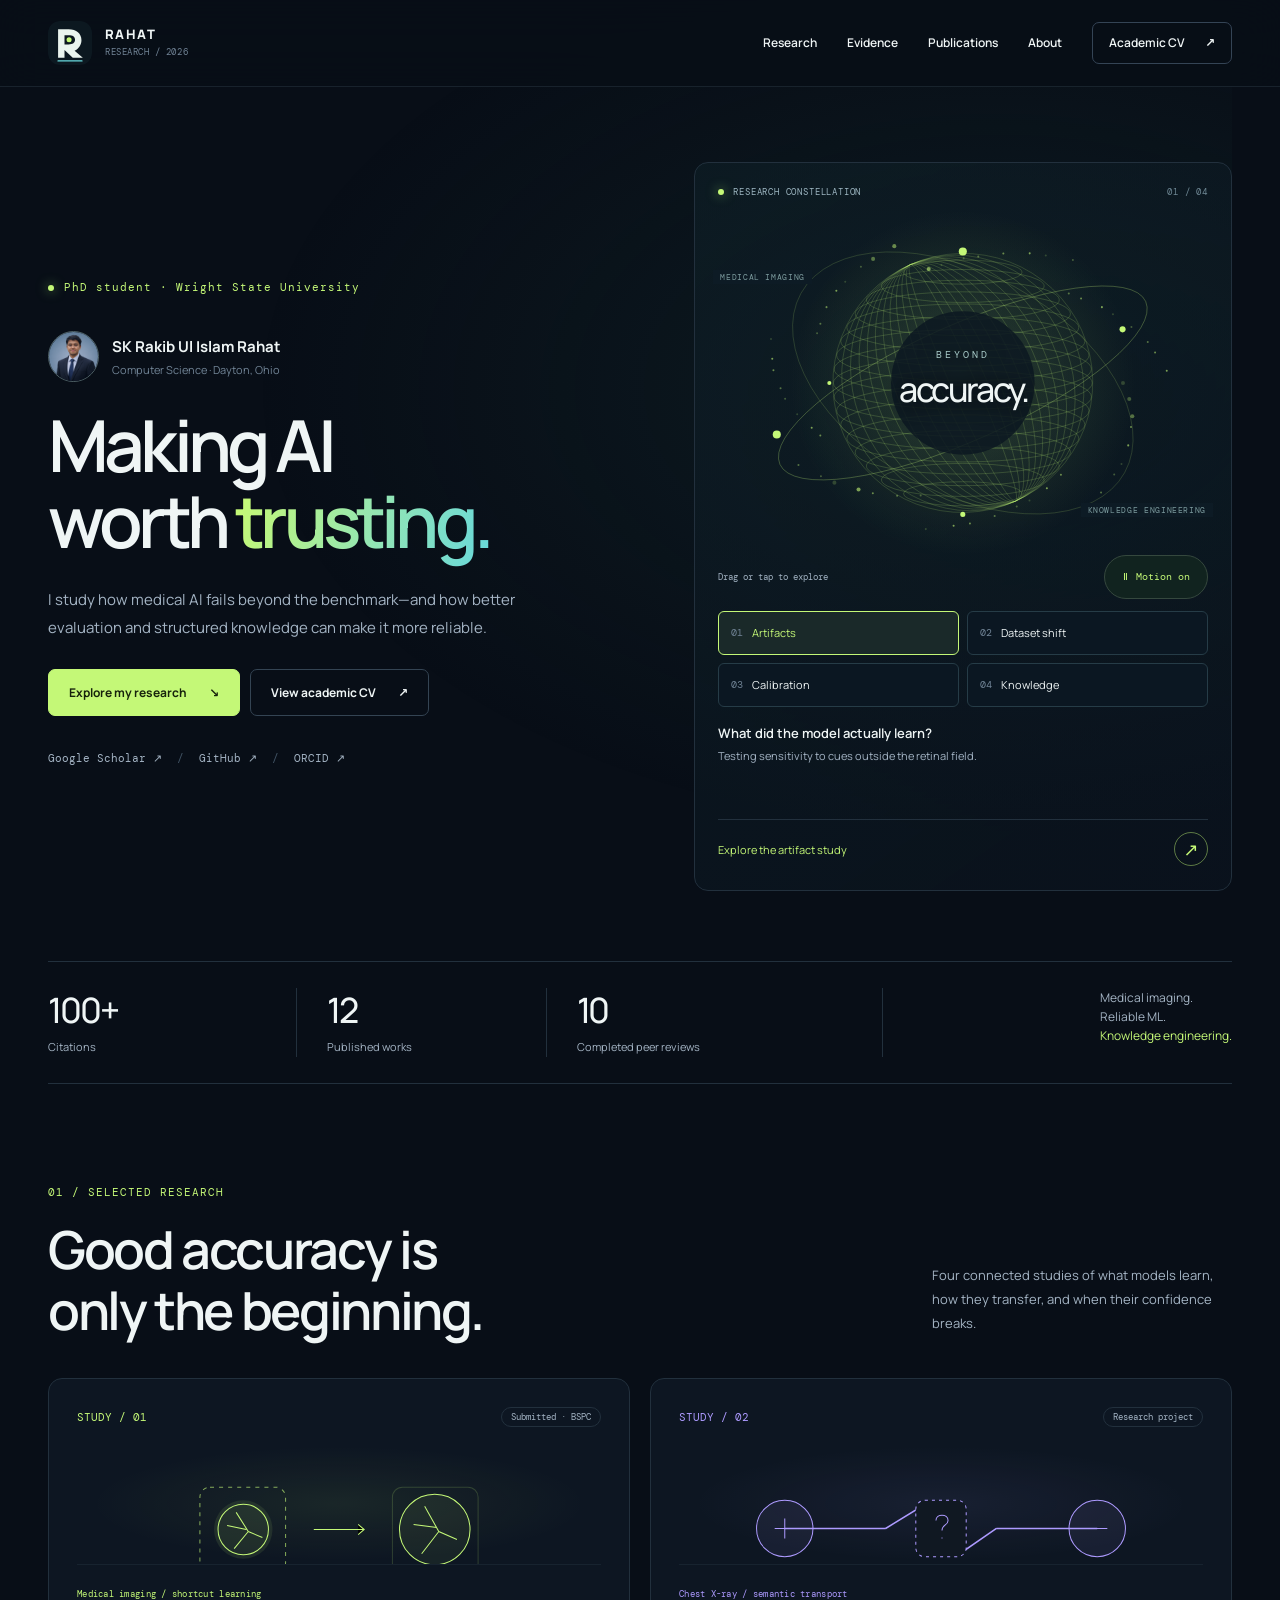
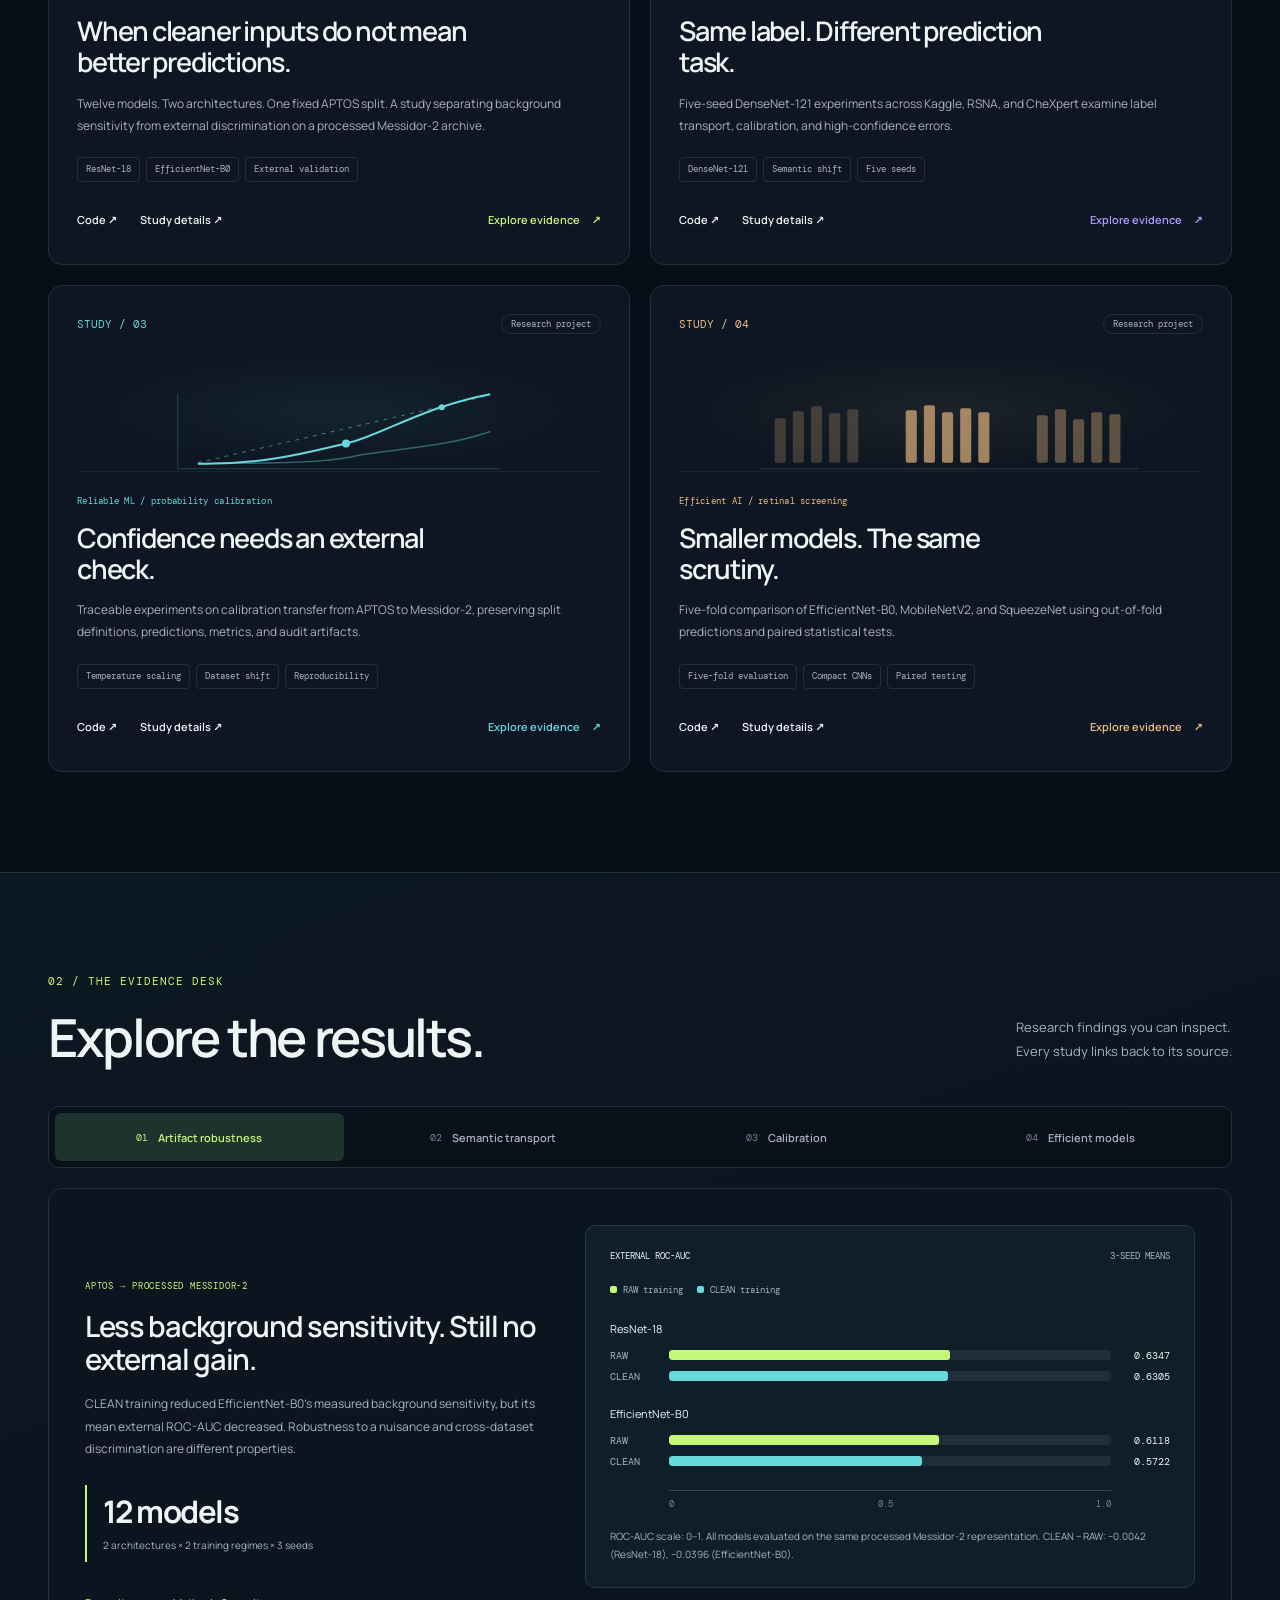
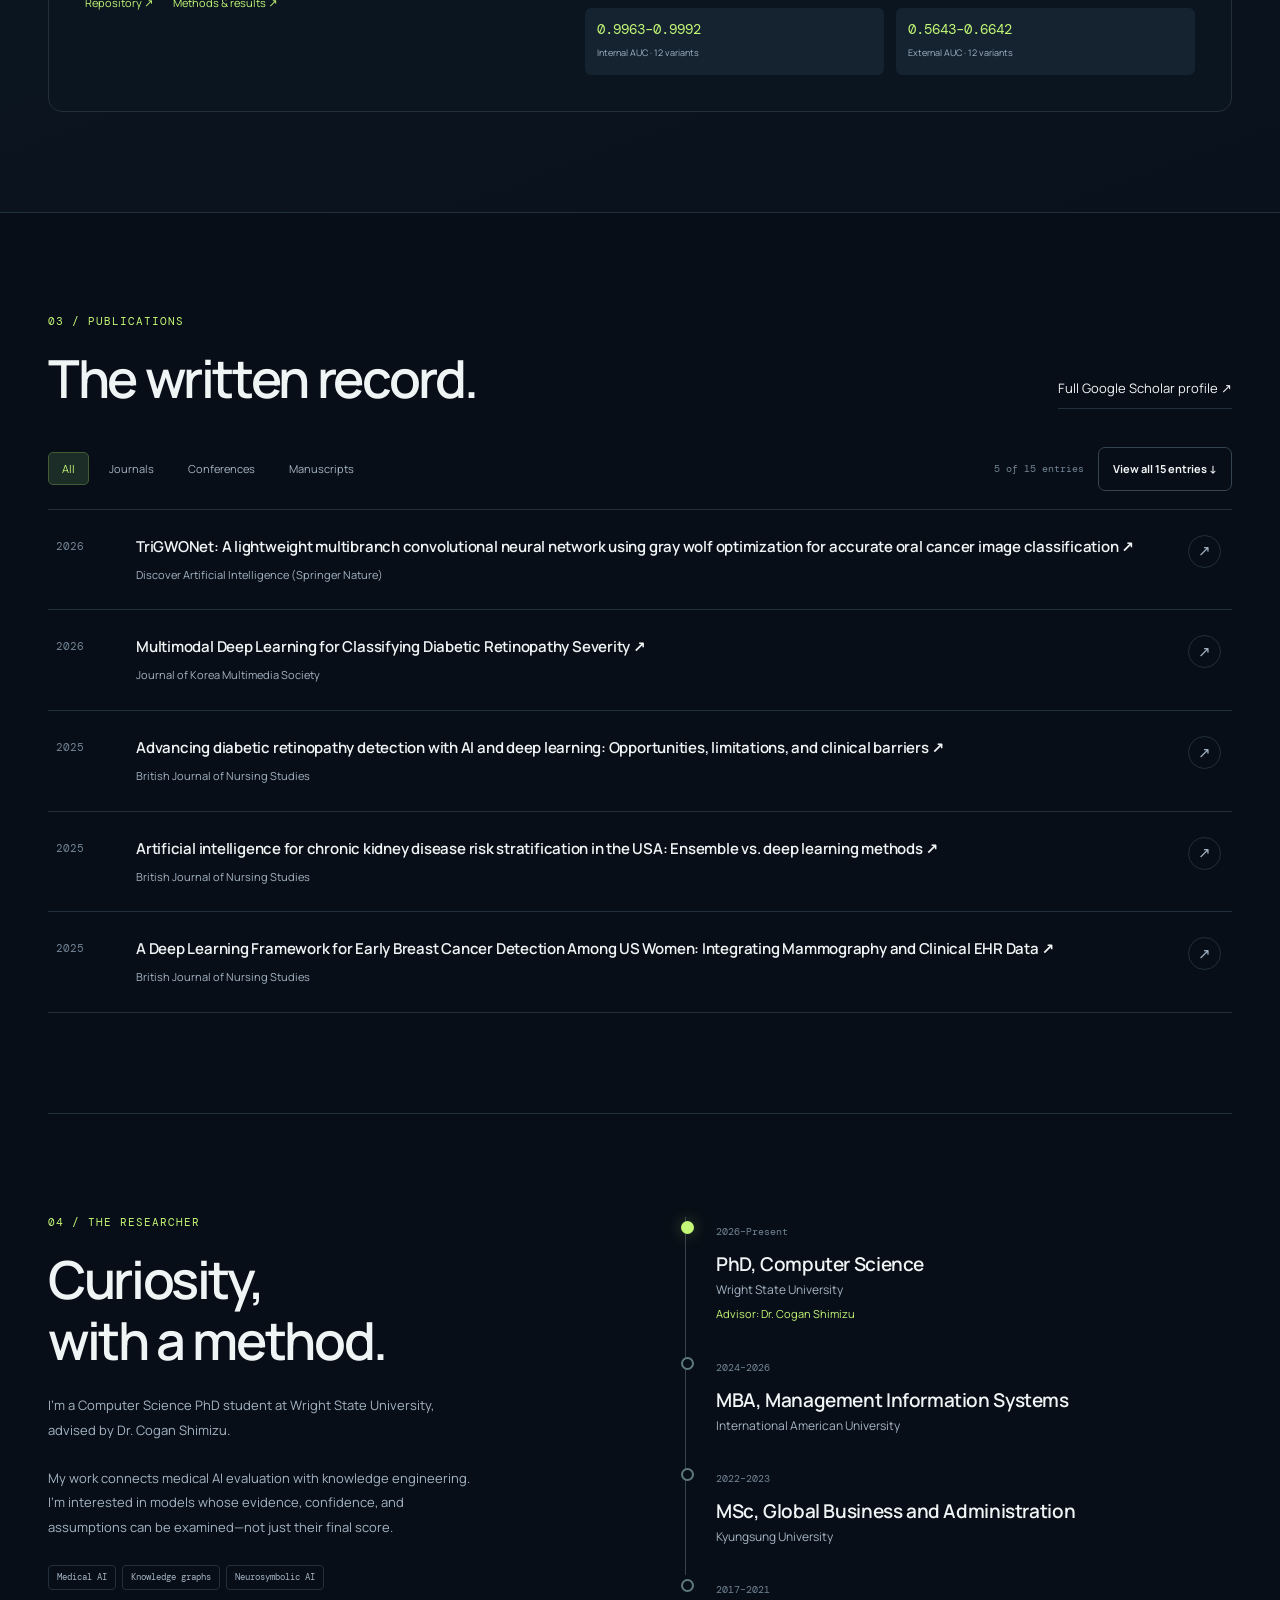
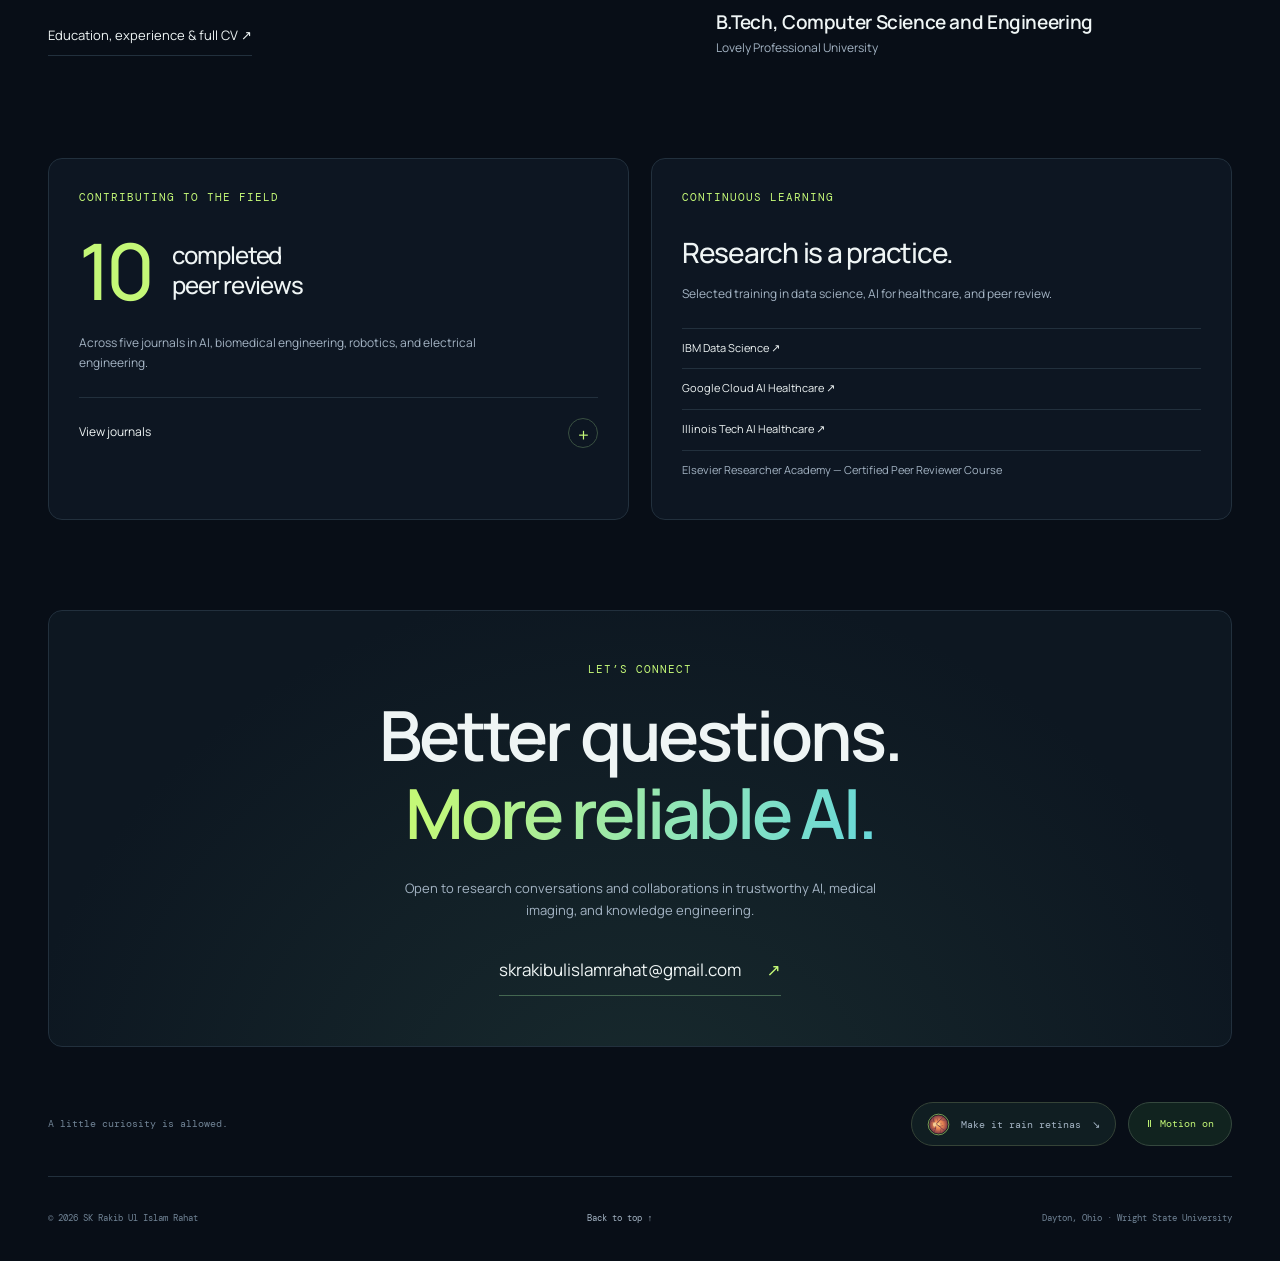
==== index.html @ 143ea973 "Keep scroll reveals independent of panel resizing and tighten interaction checks" ====
<!DOCTYPE html>
<html lang="en">
<head>
<meta charset="UTF-8"><meta name="viewport" content="width=device-width, initial-scale=1"><meta name="theme-color" content="#080e17">
<title>SK Rakib Ul Islam Rahat | Trustworthy AI Research</title>
<meta name="description" content="SK Rakib Ul Islam Rahat, Computer Science PhD student at Wright State University. Research in trustworthy medical AI, dataset shift, calibration, and knowledge engineering.">
<meta property="og:title" content="SK Rakib Ul Islam Rahat — Trustworthy AI Research"><meta property="og:description" content="Medical imaging. Reliable machine learning. Knowledge engineering. Explore the research, evidence, and publications."><meta property="og:type" content="website"><meta property="og:url" content="https://skrakibulislamrahat.github.io/">
<link rel="canonical" href="https://skrakibulislamrahat.github.io/"><link rel="icon" href="assets/rahat-icon.png?v=9" sizes="192x192" type="image/png"><link rel="icon" href="assets/rahat-mark.svg?v=9" type="image/svg+xml"><link rel="apple-touch-icon" href="assets/rahat-touch.png?v=9">
<link rel="preconnect" href="https://fonts.googleapis.com"><link rel="preconnect" href="https://fonts.gstatic.com" crossorigin><link href="https://fonts.googleapis.com/css2?family=DM+Mono:wght@400;500&family=Manrope:wght@400;500;600;700;800&display=swap" rel="stylesheet">
<link rel="stylesheet" href="css/portfolio.css?v=9"><script src="data/site-data.js?v=7" defer></script><script src="js/portfolio.js?v=9.2" defer></script>
</head>
<body>
<a class="skip-link" href="#main">Skip to content</a><div class="pointer-aura" aria-hidden="true"></div>
<header class="site-header"><nav class="shell nav" aria-label="Primary navigation"><a class="brand" href="#top" aria-label="Rahat — home"><img class="brand-mark" src="assets/rahat-mark.svg?v=9" alt="" width="44" height="44"><span>RAHAT<span class="brand-sub">RESEARCH / 2026</span></span></a><button class="menu-toggle" aria-expanded="false" aria-controls="navigation" type="button">Menu <span aria-hidden="true">+</span></button><div class="nav-links" id="navigation"><a href="#research">Research</a><a href="#evidence">Evidence</a><a href="#publications">Publications</a><a href="#about">About</a><a class="nav-cv" href="resume.html">Academic CV <span aria-hidden="true">↗</span></a></div></nav></header>
<main id="main">
<section class="hero shell" id="top" aria-labelledby="heroTitle"><div class="hero-copy"><div class="eyebrow"><span class="status-dot"></span> PhD student · Wright State University</div><div class="identity"><button type="button" class="portrait-button" data-hello aria-label="Say hello to Rahat"><img src="assets/headshot.png" alt="SK Rakib Ul Islam Rahat" width="58" height="58"></button><div><button type="button" class="name-button" data-hello>SK Rakib Ul Islam Rahat</button><span>Computer Science · Dayton, Ohio</span></div></div><h1 id="heroTitle">Making AI<br>worth <span class="gradient-text">trusting.</span></h1><p class="hero-description">I study how medical AI fails beyond the benchmark—and how better evaluation and structured knowledge can make it more reliable.</p><div class="hero-actions"><a class="button primary" href="#research">Explore my research <span aria-hidden="true">↘</span></a><a class="button secondary" href="resume.html">View academic CV <span aria-hidden="true">↗</span></a></div><div class="hero-social"><a href="https://scholar.google.com/citations?user=0X1eRi8AAAAJ" target="_blank" rel="noopener noreferrer">Google Scholar ↗</a><span aria-hidden="true">/</span><a href="https://github.com/skrakibulislamrahat" target="_blank" rel="noopener noreferrer">GitHub ↗</a><span aria-hidden="true">/</span><a href="https://orcid.org/0009-0005-0744-8398" target="_blank" rel="noopener noreferrer">ORCID ↗</a></div></div>
<aside class="constellation glow-card" aria-label="Explore my research themes"><div class="instrument-top"><span><span class="tiny-dot"></span> RESEARCH CONSTELLATION</span><span id="themeIndex">01 / 04</span></div><button type="button" class="orb-stage" id="orbControl" aria-label="Next research theme" aria-describedby="orbHint"><span class="orb-visual" aria-hidden="true"><svg id="researchOrb" viewBox="0 0 480 350" role="presentation"></svg><span class="orbit-label orbit-label-a">MEDICAL IMAGING</span><span class="orbit-label orbit-label-b">KNOWLEDGE ENGINEERING</span><span class="orb-center"><span>BEYOND</span><strong>accuracy.</strong></span></span></button><div class="orb-toolbar"><span id="orbHint"><span class="mouse-hint">Drag or tap to explore</span><span class="touch-hint">Swipe or tap to explore</span></span><button type="button" id="toggleMotion" class="motion-toggle" data-motion-toggle aria-label="Animations" aria-pressed="true"><span aria-hidden="true">Ⅱ</span><span class="motion-label">Motion on</span></button></div><div class="theme-switch" role="group" aria-label="Research themes"><button type="button" data-theme="0" aria-pressed="true"><span>01</span> Artifacts</button><button type="button" data-theme="1" aria-pressed="false"><span>02</span> Dataset shift</button><button type="button" data-theme="2" aria-pressed="false"><span>03</span> Calibration</button><button type="button" data-theme="3" aria-pressed="false"><span>04</span> Knowledge</button></div><div class="theme-caption" aria-live="polite"><p id="themeQuestion">What did the model actually learn?</p><span id="themeDescription">Testing sensitivity to cues outside the retinal field.</span></div><a id="themeExplore" class="theme-explore" href="#evidence"><span>Explore the artifact study</span><span aria-hidden="true">↗</span></a></aside></section>
<div class="shell"><div class="metrics-strip" id="metrics"><div><strong>100+</strong><span>Citations</span></div><div><strong>12</strong><span>Published works</span></div><div><strong>10</strong><span>Completed peer reviews</span></div><p>Medical imaging.<br>Reliable ML.<br><span>Knowledge engineering.</span></p></div></div>
<section class="section shell" id="research" aria-labelledby="researchTitle"><div class="section-heading"><div><span class="eyebrow">01 / SELECTED RESEARCH</span><h2 id="researchTitle">Good accuracy is<br>only the beginning.</h2></div><p>Four connected studies of what models learn, how they transfer, and when their confidence breaks.</p></div><div class="projects-grid" id="projects"></div></section>
<section class="evidence-section" id="evidence" aria-labelledby="evidenceTitle"><div class="shell section"><div class="section-heading"><div><span class="eyebrow">02 / THE EVIDENCE DESK</span><h2 id="evidenceTitle">Explore the results.</h2></div><p>Research findings you can inspect.<br>Every study links back to its source.</p></div><div class="evidence-tabs" role="tablist" aria-label="Research evidence"><button id="tab-artifacts" type="button" role="tab" aria-selected="true" aria-controls="panel-artifacts" data-study="artifacts">01 <span>Artifact robustness</span></button><button id="tab-semantic" type="button" role="tab" aria-selected="false" tabindex="-1" aria-controls="panel-semantic" data-study="semantic">02 <span>Semantic transport</span></button><button id="tab-calibration" type="button" role="tab" aria-selected="false" tabindex="-1" aria-controls="panel-calibration" data-study="calibration">03 <span>Calibration</span></button><button id="tab-lightweight" type="button" role="tab" aria-selected="false" tabindex="-1" aria-controls="panel-lightweight" data-study="lightweight">04 <span>Efficient models</span></button></div><div id="evidencePanels"></div></div></section>
<section class="section shell" id="publications" aria-labelledby="publicationsTitle"><div class="section-heading"><div><span class="eyebrow">03 / PUBLICATIONS</span><h2 id="publicationsTitle">The written record.</h2></div><a class="text-link" href="https://scholar.google.com/citations?user=0X1eRi8AAAAJ" target="_blank" rel="noopener noreferrer">Full Google Scholar profile <span aria-hidden="true">↗</span></a></div><div class="publication-toolbar"><div class="publication-filters" role="group" aria-label="Filter publications" id="publicationFilters"></div><div class="publication-actions"><span class="publication-count" id="publicationCount" aria-live="polite"></span><button class="button secondary show-more" id="showPublications" type="button" aria-controls="publicationList" aria-expanded="false">View all publications ↓</button></div></div><div class="publication-list" id="publicationList"></div></section>
<section class="section shell about-section" id="about" aria-labelledby="aboutTitle"><div class="about-copy"><span class="eyebrow">04 / THE RESEARCHER</span><h2 id="aboutTitle">Curiosity,<br>with a method.</h2><p>I’m a Computer Science PhD student at Wright State University, advised by Dr. Cogan Shimizu.</p><p>My work connects medical AI evaluation with knowledge engineering. I’m interested in models whose evidence, confidence, and assumptions can be examined—not just their final score.</p><div class="topic-tags"><span>Medical AI</span><span>Knowledge graphs</span><span>Neurosymbolic AI</span></div><a class="text-link" href="resume.html">Education, experience & full CV ↗</a></div><div class="education-timeline" id="education"></div></section>
<section class="shell service-grid" aria-label="Academic service and training"><article class="service-card glow-card"><span class="eyebrow">CONTRIBUTING TO THE FIELD</span><div class="service-title"><strong id="reviewTotal">10</strong><h3>completed<br>peer reviews</h3></div><p>Across five journals in AI, biomedical engineering, robotics, and electrical engineering.</p><details class="journal-details"><summary aria-controls="journalContent">View journals <span aria-hidden="true">+</span></summary><div id="journalContent" class="journal-content"><div class="journal-content-inner"><ul id="reviewJournals"></ul><p class="fine-print">Includes completed review rounds · September 2026</p></div></div></details></article><article class="service-card glow-card"><span class="eyebrow">CONTINUOUS LEARNING</span><h3 class="training-title">Research is a practice.</h3><p>Selected training in data science, AI for healthcare, and peer review.</p><div id="certifications" class="certifications"></div></article></section>
<section class="contact-section shell" id="contact"><div class="contact-panel glow-card"><span class="eyebrow">LET’S CONNECT</span><h2>Better questions.<br><span class="gradient-text">More reliable AI.</span></h2><p>Open to research conversations and collaborations in trustworthy AI, medical imaging, and knowledge engineering.</p><a class="contact-email" href="mailto:skrakibulislamrahat@gmail.com">skrakibulislamrahat@gmail.com <span aria-hidden="true">↗</span></a></div></section>
<div class="shell lab-break"><span>A little curiosity is allowed.</span><div><button type="button" id="retinaRain" class="retina-button"><img src="assets/retina-doodle.svg" alt="" width="22" height="22">Make it rain retinas <span aria-hidden="true">↘</span></button><button type="button" class="motion-toggle" data-motion-toggle aria-label="Animations" aria-pressed="true"><span aria-hidden="true">Ⅱ</span><span class="motion-label">Motion on</span></button></div></div></main><footer class="shell footer"><span>© 2026 SK Rakib Ul Islam Rahat</span><a href="#top">Back to top ↑</a><span>Dayton, Ohio · Wright State University</span></footer>
<dialog id="figureDialog" aria-labelledby="figureTitle"><div class="dialog-top"><h2 id="figureTitle">Research figure</h2><button type="button" id="closeFigure" aria-label="Close figure">×</button></div><img id="dialogImage" alt=""><p id="dialogCaption"></p></dialog>
<div class="playful-toast" id="playfulToast" role="status" aria-live="polite" aria-atomic="true"></div><div class="retina-shower" id="retinaShower" aria-hidden="true"></div><canvas class="touch-light" id="touchLight" aria-hidden="true"></canvas>
<noscript><p class="shell">JavaScript is needed for interactive research panels. You can still <a href="assets/Rahat_Academic_CV.pdf">download the academic CV</a> or visit <a href="https://scholar.google.com/citations?user=0X1eRi8AAAAJ">Google Scholar</a>.</p></noscript>
</body></html>
---- css/portfolio.css ----
:root{color-scheme:dark;--bg:#080e17;--surface:#0d1622;--text:#eff5f5;--muted:#a4b4c4;--faint:#718496;--line:#22303d;--lime:#c4f877;--cyan:#67d8db;--violet:#ad9aff;--amber:#f0bc81;--accent:var(--lime);--font:'Manrope',system-ui,sans-serif;--mono:'DM Mono',monospace}
*{box-sizing:border-box}html{scroll-behavior:smooth;scroll-padding-top:105px}body{margin:0;background:var(--bg);color:var(--text);font:15px/1.7 var(--font);-webkit-font-smoothing:antialiased}body:has(dialog[open]){overflow:hidden}button,a,input{ -webkit-tap-highlight-color:transparent}a{color:inherit;text-decoration:none}button{font:inherit;color:inherit;cursor:pointer}img,svg{max-width:100%;display:block}button{border:0}button:disabled{cursor:default}a,button,summary{touch-action:manipulation}a:focus-visible,button:focus-visible,summary:focus-visible,[tabindex]:focus-visible{outline:2px solid var(--lime);outline-offset:5px}::selection{background:var(--lime);color:var(--bg)}[hidden]{display:none!important}.shell{width:min(1240px,calc(100% - 96px));margin-inline:auto}.section{padding-block:100px}.eyebrow{display:flex;align-items:center;gap:10px;font:11px/1.6 var(--mono);letter-spacing:.09em;color:var(--lime)}h1,h2,h3,p{margin-top:0}h1,h2,h3{line-height:1.16;letter-spacing:-.045em}h2{font-size:clamp(34px,4.1vw,54px);font-weight:600;margin:17px 0 0}p{color:var(--muted)}.text-link{color:var(--text);font-size:13px;border-bottom:1px solid var(--line);padding-block:9px}.text-link:hover{color:var(--lime);border-color:var(--lime)}.skip-link{position:fixed;top:-100px;left:20px;z-index:100;background:var(--lime);color:var(--bg);padding:12px}.skip-link:focus{top:12px}.pointer-aura{position:fixed;inset:0;pointer-events:none;background:radial-gradient(300px circle at var(--pointer-x,-1000px) var(--pointer-y,-1000px),rgba(104,220,179,.055),transparent 65%);z-index:-1}.site-header{position:sticky;top:0;z-index:30;background:rgba(8,14,23,.93);backdrop-filter:blur(20px);border-bottom:1px solid rgba(144,184,202,.12)}.nav{min-height:86px;display:flex;align-items:center;justify-content:space-between;gap:24px}.brand{display:flex;align-items:center;gap:13px;font-weight:800;font-size:13px;letter-spacing:.11em;line-height:1.3}.brand-icon{width:41px;height:44px;display:flex;align-items:center;justify-content:center;font-size:35px;letter-spacing:-.12em;font-weight:600;background:#162322;border:1px solid #344d3a;border-radius:11px}.brand-icon span{color:var(--lime)}.brand-sub{display:block;color:var(--faint);font:9px/1.5 var(--mono);letter-spacing:.06em;margin-top:3px}.nav-links{display:flex;gap:30px;align-items:center;font-size:12px;font-weight:600}.nav-links>a:hover,.nav-links>a[aria-current]{color:var(--lime)}.nav-cv{border:1px solid #344455;border-radius:7px;padding:10px 16px;display:flex;gap:20px}.menu-toggle{display:none}.hero{padding-top:75px;padding-bottom:70px;display:grid;grid-template-columns:1.1fr 1fr;gap:55px;align-items:center;position:relative}.hero:before{content:'';position:absolute;pointer-events:none;inset:-80px 0 0;background:radial-gradient(ellipse at 80% 40%,#16333355,transparent 55%);z-index:-1}.hero-copy{min-width:0}.identity{display:flex;gap:13px;align-items:center;margin-top:34px;margin-bottom:25px}.identity img{width:51px;height:51px;object-fit:cover;object-position:50% 23%;border-radius:50%;border:1px solid #506368}.identity p{font-size:15px;color:var(--text);font-weight:700;margin:0}.identity span{font-size:11px;color:var(--faint)}h1{font-size:clamp(54px,5.6vw,80px);font-weight:600;letter-spacing:-.067em;line-height:1.06;margin:0 0 27px}.gradient-text{background:linear-gradient(105deg,var(--lime) 5%,#91e5b6 57%,var(--cyan));background-clip:text;-webkit-background-clip:text;color:transparent}.hero-description{font-size:15px;line-height:1.85;max-width:470px;margin-bottom:28px}.hero-actions{display:flex;flex-wrap:wrap;gap:10px}.button{display:inline-flex;align-items:center;justify-content:center;gap:22px;padding:13px 20px;min-height:47px;border-radius:7px;font-size:12px;font-weight:700;line-height:1.4;transition:background .2s,box-shadow .2s,border-color .2s,transform .2s}.primary{background:var(--lime);color:#17230c;border:1px solid var(--lime)}.primary:hover{background:#d8ff99;box-shadow:0 0 30px #a7ea6440;transform:translateY(-2px)}.secondary{background:transparent;border:1px solid #344453}.secondary:hover{background:#172733;border-color:var(--cyan)}.hero-social{display:flex;flex-wrap:wrap;align-items:center;gap:15px;margin-top:27px;font:11px var(--mono);color:var(--muted)}.hero-social>a{padding-block:8px}.hero-social>a:hover{color:var(--lime)}.hero-social>span{color:#405364}.status-dot,.tiny-dot{width:6px;height:6px;display:inline-block;border-radius:50%;background:var(--lime);box-shadow:0 0 12px #aafa75aa}.glow-card{position:relative;isolation:isolate;background:var(--surface);border:1px solid var(--line);border-radius:14px;transition:border-color .25s,box-shadow .25s;overflow:hidden}.glow-card:before{content:'';position:absolute;inset:0;pointer-events:none;z-index:-1;opacity:0;background:radial-gradient(500px circle at var(--mx,50%) var(--my,50%),color-mix(in srgb,var(--accent) 11%,transparent),transparent 70%);transition:opacity .25s}.glow-card:hover{border-color:color-mix(in srgb,var(--accent) 48%,#22303d);box-shadow:0 9px 40px #0003}.glow-card:hover:before{opacity:1}.constellation{background:linear-gradient(145deg,#10232b77,#0b152099);padding:23px;--accent:var(--cyan)}.instrument-top{display:flex;justify-content:space-between;align-items:center;gap:12px;font:9px var(--mono);letter-spacing:.09em;color:#9eb7c2}.instrument-top>span:first-child{display:flex;align-items:center;gap:9px}.instrument-top>span:last-child{color:#708996}.orb-stage{position:relative;margin:8px -5px 0;aspect-ratio:480/340;display:grid;place-items:center}.orb-stage svg{width:100%;height:100%;overflow:visible;color:var(--accent);transition:color .5s}.orb-center{position:absolute;inset:0;display:flex;align-items:center;justify-content:center;flex-direction:column;pointer-events:none;text-shadow:0 1px 20px #080e17}.orb-center>span{font:10px var(--mono);letter-spacing:.3em;color:#a7c9c7}.orb-center strong{font-size:34px;letter-spacing:-.07em;font-weight:500}.orbit-label{position:absolute;font:8px var(--mono);letter-spacing:.08em;color:#7c9b9e;background:#0d1b25;padding:2px 7px}.orbit-label-a{top:18%;left:0}.orbit-label-b{bottom:12%;right:0}.orb-orbits{transform-origin:240px 175px;animation:orbit 24s linear infinite}.orb-stars{animation:breathe 7s ease-in-out infinite alternate}.theme-switch{display:grid;grid-template-columns:1fr 1fr;gap:8px}.theme-switch button{border:1px solid #263c47;background:#0b1722;text-align:left;padding:10px 12px;border-radius:6px;font-size:11px;display:flex;align-items:center;gap:9px;transition:all .2s}.theme-switch button>span{font:10px var(--mono);color:var(--faint)}.theme-switch button[aria-pressed=true]{border-color:var(--accent);background:color-mix(in srgb,var(--accent) 8%,#0b1722);color:var(--accent)}.theme-switch button:hover{border-color:var(--accent);box-shadow:0 0 14px color-mix(in srgb,var(--accent) 9%,transparent)}.theme-caption{min-height:75px;padding-top:15px}.theme-caption p{margin:0 0 3px;font-size:13px;font-weight:600;color:var(--text)}.theme-caption span{font-size:11px;color:var(--muted);display:block;line-height:1.65}.metrics-strip{display:grid;grid-template-columns:1fr 1fr 1.35fr 1.4fr;padding:26px 0;border-block:1px solid var(--line)}.metrics-strip>div{padding:0 30px;border-right:1px solid var(--line);display:flex;flex-direction:column;justify-content:center}.metrics-strip>div:first-child{padding-left:0}.metrics-strip strong{font-size:35px;line-height:1.3;font-weight:500;letter-spacing:-.06em}.metrics-strip div span{font-size:11px;color:var(--muted);margin-top:5px}.metrics-strip p{margin:0 0 0 auto;font-size:12px;line-height:1.6}.metrics-strip p>span{color:var(--lime)}.section-heading{display:flex;justify-content:space-between;align-items:flex-end;gap:40px;margin-bottom:38px}.section-heading>p{max-width:300px;margin-bottom:5px;font-size:13px;line-height:1.85}.section-heading>.text-link{flex-shrink:0}.projects-grid{display:grid;grid-template-columns:repeat(2,minmax(0,1fr));gap:20px}.project{padding:28px;display:flex;flex-direction:column;min-width:0}.project:nth-child(2){--accent:var(--violet)}.project:nth-child(3){--accent:var(--cyan)}.project:nth-child(4){--accent:var(--amber)}.project-top{display:flex;align-items:center;justify-content:space-between;gap:12px}.project-number{font:11px var(--mono);color:var(--accent)}.project-status{font:9px var(--mono);color:var(--muted);border:1px solid var(--line);border-radius:20px;padding:3px 9px}.project-graphic{height:122px;margin:16px 0 23px;position:relative;display:flex;align-items:center;justify-content:center;overflow:hidden;border-bottom:1px solid #22303d80;background:radial-gradient(ellipse,color-mix(in srgb,var(--accent) 7%,transparent),transparent 67%)}.project-graphic svg{width:100%;height:112px;color:var(--accent)}.project-category{font:9px/1.5 var(--mono);color:var(--accent);letter-spacing:.03em;margin-bottom:13px}.project h3{font-weight:600;font-size:27px;max-width:400px;margin-bottom:15px}.project>p{font-size:12px;line-height:1.85;margin-bottom:20px;max-width:490px}.topic-tags{display:flex;flex-wrap:wrap;gap:6px}.topic-tags>span{font:9px/1.5 var(--mono);padding:5px 8px;border:1px solid var(--line);border-radius:4px;color:var(--muted)}.project-footer{margin-top:auto;padding-top:23px;display:flex;align-items:center;gap:23px}.project-footer a,.project-footer button{font-size:11px;font-weight:600;background:transparent;padding:6px 0}.project-footer a:hover{color:var(--accent)}.project-footer button{color:var(--accent);margin-left:auto;display:flex;gap:12px}.evidence-section{background:linear-gradient(160deg,#10202a90,#0b142090);border-block:1px solid var(--line)}.evidence-tabs{display:grid;grid-template-columns:repeat(4,minmax(0,1fr));gap:5px;border:1px solid var(--line);padding:6px;border-radius:10px;background:#080e1799;margin-bottom:20px}.evidence-tabs button{min-height:48px;display:flex;gap:10px;align-items:center;justify-content:center;font:10px var(--mono);padding:9px 8px;background:transparent;border-radius:6px;color:var(--faint)}.evidence-tabs button span{font:11px var(--font);font-weight:600;color:var(--muted)}.evidence-tabs button[aria-selected=true]{background:#1e332e;color:var(--lime)}.evidence-tabs button[aria-selected=true] span{color:var(--lime)}.evidence-tabs button:hover{background:#182735}.evidence-panel{display:grid;grid-template-columns:.86fr 1.14fr;gap:40px;padding:36px;background:#0b1520;border:1px solid var(--line);border-radius:14px;align-items:center;min-width:0}.evidence-copy,.evidence-visual{min-width:0}.evidence-copy>.eyebrow{font-size:9px}.evidence-copy h3{font-size:29px;font-weight:600;margin:16px 0}.evidence-copy>p{font-size:12px;line-height:1.9}.study-stat{border-left:2px solid var(--lime);padding:8px 0 8px 16px;margin:24px 0}.study-stat strong{font-size:31px;letter-spacing:-.05em;line-height:1.2;display:block}.study-stat span{font-size:10px;color:var(--muted);display:block;margin-top:7px}.study-links{display:flex;flex-wrap:wrap;gap:20px}.study-links a{font-size:11px;color:var(--lime);padding:8px 0}.chart-box{padding:24px;background:#101e2a;border:1px solid #263a47;border-radius:10px}.chart-top{display:flex;align-items:center;justify-content:space-between;gap:15px;font:9px var(--mono);color:var(--muted);margin-bottom:22px}.chart-top strong{color:var(--text);font-weight:400}.bar-legend{display:flex;flex-wrap:wrap;gap:14px;font:9px var(--mono);margin-bottom:24px;color:var(--muted)}.bar-legend span:before{content:'';display:inline-block;width:7px;height:7px;border-radius:2px;background:var(--lime);margin-right:6px}.bar-legend span:last-child:before{background:var(--cyan)}.bar-group{margin-bottom:22px}.bar-group>span{display:block;font-size:11px;color:var(--text);margin-bottom:10px}.chart-row{display:grid;grid-template-columns:49px minmax(0,1fr) 49px;gap:10px;align-items:center;margin:8px 0;font:10px var(--mono);color:var(--muted)}.chart-row b{font-weight:400;text-align:right;color:var(--text)}.bar-track{background:#1e2e3b;border-radius:3px;height:10px;overflow:hidden}.bar-fill{background:var(--lime);height:100%;width:var(--value);border-radius:3px}.chart-row.clean .bar-fill{background:var(--cyan)}.chart-axis{display:flex;justify-content:space-between;margin:0 59px;font:9px var(--mono);color:var(--faint);border-top:1px solid #344552;padding-top:7px}.chart-caption{font-size:10px;line-height:1.8;color:var(--muted);margin:17px 0 0}.range-chips{display:flex;gap:12px;margin-top:20px}.range-chips>div{padding:12px;background:#14232f;flex:1;border-radius:6px}.range-chips strong{display:block;font:14px var(--mono);color:var(--lime)}.range-chips span{font-size:9px;color:var(--muted)}.transfer-cases{display:grid;gap:13px}.transfer-case{background:#101e2a;border:1px solid var(--line);padding:22px;border-radius:9px}.transfer-case>p{font:10px/1.8 var(--mono);margin-bottom:12px}.transfer-case>div{display:flex;gap:35px}.transfer-case strong{font-size:31px;font-weight:500;line-height:1.2;display:block;color:var(--amber)}.transfer-case.good strong{color:var(--cyan)}.transfer-case span{font-size:10px;color:var(--muted)}.figure-expand{display:flex;align-items:center;justify-content:space-between;width:100%;margin-top:14px;padding:12px 14px;background:transparent;color:var(--muted);font-size:11px;border:1px solid var(--line);border-radius:6px}.figure-expand:hover{color:var(--lime);border-color:var(--lime)}.calibration-pair{display:grid;gap:20px}.calibration-row{background:#101e2a;border:1px solid var(--line);border-radius:9px;padding:22px}.calibration-row>p{font:10px var(--mono);margin-bottom:14px}.calibration-values{display:grid;grid-template-columns:1fr auto 1fr;gap:15px;align-items:center}.snapshot-values{grid-template-columns:1fr 1fr}.calibration-values strong{display:block;font-size:30px;font-weight:500;color:var(--cyan);letter-spacing:-.04em}.calibration-values span{font:9px var(--mono);color:var(--muted)}.calibration-values>span{color:var(--faint);font-size:22px}.calibration-row:last-child strong{color:var(--amber)}.model-result{padding-block:14px;border-bottom:1px solid #263b48;display:flex;justify-content:space-between;gap:15px;align-items:center}.model-result>div{min-width:0}.model-result p{font-size:12px;color:var(--text);margin:0}.model-result span{font:9px var(--mono);color:var(--muted)}.model-result strong{font:14px var(--mono);white-space:nowrap;color:var(--amber)}.model-result:last-of-type{border-bottom:0}.publication-toolbar{display:flex;gap:20px;align-items:center;justify-content:space-between;padding-bottom:18px;border-bottom:1px solid var(--line)}.publication-filters{display:flex;gap:6px;flex-wrap:wrap}.publication-filters button{font:11px var(--font);background:transparent;padding:8px 13px;border-radius:5px;color:var(--muted);border:1px solid transparent}.publication-filters button[aria-pressed=true]{background:#1c2c27;border-color:#425d36;color:var(--lime)}.publication-filters button:hover{color:var(--lime)}.publication-count{font:10px var(--mono);color:var(--faint);white-space:nowrap}.publication-row{display:grid;grid-template-columns:60px 1fr 36px;align-items:start;gap:20px;padding:25px 8px;border-bottom:1px solid var(--line);transition:background .2s}.publication-row:hover{background:#121e2990}.publication-year{font:11px var(--mono);color:var(--faint);padding-top:4px}.publication-row h3{font-size:15px;font-weight:600;line-height:1.6;letter-spacing:-.015em;margin-bottom:7px}.publication-row h3 a:hover{color:var(--lime)}.publication-row p{font-size:11px;margin:0;line-height:1.7}.publication-row .pub-status{font:9px var(--mono);color:var(--amber);display:inline-block;margin-bottom:7px}.publication-arrow{display:grid;place-items:center;border:1px solid var(--line);border-radius:50%;width:33px;height:33px;color:var(--muted)}.publication-arrow:hover{border-color:var(--lime);color:var(--lime)}.show-more{margin-top:23px}.about-section{display:grid;grid-template-columns:1fr 1fr;gap:90px;border-top:1px solid var(--line)}.about-copy>p{font-size:13px;line-height:1.9;max-width:430px;margin-top:23px}.about-copy .topic-tags{margin:25px 0}.about-copy .text-link{display:inline-block}.education-timeline{padding-top:3px}.education-item{padding:0 0 28px 30px;position:relative;border-left:1px solid #33424e}.education-item:last-child{border-left-color:transparent;padding-bottom:0}.education-item:before{content:'';position:absolute;left:-5px;top:4px;width:9px;height:9px;border:2px solid #5f7a7c;border-radius:50%;background:var(--bg)}.education-item:first-child:before{background:var(--lime);border-color:var(--lime);box-shadow:0 0 15px #c4f87750}.education-item>span{font:10px var(--mono);color:var(--faint)}.education-item h3{margin:10px 0 5px;font-size:19px;font-weight:600;letter-spacing:-.02em}.education-item p{font-size:12px;margin:0}.education-item small{font-size:11px;color:var(--lime)}.service-grid{display:grid;grid-template-columns:1fr 1fr;gap:22px}.service-card{padding:30px}.service-title{display:flex;align-items:center;gap:23px;margin:24px 0}.service-title strong{font-size:78px;line-height:1;font-weight:500;letter-spacing:-.07em;color:var(--lime)}.service-title h3{font-size:24px;font-weight:500;margin:0;line-height:1.25}.service-card>p{font-size:12px;max-width:400px;margin-bottom:23px}.service-card details{border-top:1px solid var(--line);padding-top:13px}.service-card summary{cursor:pointer;display:flex;justify-content:space-between;font-size:12px;list-style:none}.service-card summary::-webkit-details-marker{display:none}.service-card summary span{color:var(--lime)}.service-card details.is-expanded summary span{transform:rotate(45deg)}.service-card ul{padding-left:15px;font-size:11px;color:var(--muted);line-height:2}.fine-print{font:9px/1.7 var(--mono);color:var(--faint)}.training-title{font-size:28px;font-weight:500;margin:29px 0 16px}.certifications{display:grid;gap:1px}.certifications>*{font-size:11px;border-top:1px solid var(--line);padding:10px 0;display:flex;justify-content:space-between;gap:12px}.certifications a:hover{color:var(--lime)}.certifications>span{color:var(--muted)}.contact-section{padding-block:90px 55px}.contact-panel{padding:50px;text-align:center;background:radial-gradient(ellipse at 50% 120%,#26433e70,transparent 75%),#0d1721}.contact-panel>.eyebrow{justify-content:center}.contact-panel h2{font-size:clamp(40px,5.4vw,70px);line-height:1.13}.contact-panel>p{font-size:13px;max-width:490px;margin:25px auto}.contact-email{display:inline-flex;justify-content:center;gap:25px;align-items:center;font-size:clamp(12px,1.4vw,17px);padding:10px 0;border-bottom:1px solid #446751;overflow-wrap:anywhere}.contact-email:hover{color:var(--lime)}.contact-email>span{color:var(--lime)}.footer{display:flex;align-items:center;justify-content:space-between;gap:20px;border-top:1px solid var(--line);padding-block:25px;font:9px/1.7 var(--mono);color:var(--faint)}.footer>a{color:var(--muted);padding:9px}.footer>a:hover{color:var(--lime)}dialog{width:min(1050px,calc(100% - 30px));max-height:90dvh;border:1px solid #476173;border-radius:12px;padding:22px;background:#101b27;color:var(--text);overscroll-behavior:contain}dialog::backdrop{background:#030811db;backdrop-filter:blur(8px)}.dialog-top{display:flex;align-items:center;justify-content:space-between;gap:20px;margin-bottom:20px}.dialog-top h2{font-size:18px;margin:0}.dialog-top button{width:40px;height:40px;flex-shrink:0;border-radius:50%;background:#253747;font-size:26px}.dialog-top button:hover{background:#3d4f61}dialog img{max-height:66dvh;object-fit:contain;margin:auto;background:#fff;border-radius:5px}dialog p{font-size:12px;margin:16px 0 0}dialog img:not([src]){display:none}
@keyframes orbit{to{transform:rotate(360deg)}}@keyframes breathe{from{opacity:.4}to{opacity:1}}
@media(min-width:1500px){.hero{padding-top:85px;padding-bottom:80px}.hero h1{font-size:84px}}
@media(max-width:1100px){.shell{width:calc(100% - 64px)}.hero{gap:30px;padding-top:48px}.hero h1{font-size:62px}.identity p{font-size:13px}.hero .eyebrow{font-size:9px}.nav-links{gap:20px}.constellation{padding:18px}.theme-switch button{padding:10px 8px}.section{padding-block:80px}.evidence-panel{padding:26px;gap:25px}.evidence-copy h3{font-size:25px}.chart-box{padding:18px}.about-section{gap:50px}.project h3{font-size:25px}.project{padding:23px}}
@media(max-width:850px){.nav-links{gap:16px;font-size:11px}.brand-sub{display:none}.brand{font-size:12px}.nav-cv{padding:8px 11px}.hero{grid-template-columns:1fr 1fr;gap:24px}.hero h1{font-size:51px}.hero-description{font-size:13px}.hero-actions{flex-direction:column;align-items:flex-start}.hero-social{gap:10px;font-size:10px}.identity{margin-top:23px}.identity img{width:42px;height:42px}.identity p{font-size:12px}.identity span{font-size:9px}.constellation{padding:15px}.instrument-top{font-size:7px}.orb-center strong{font-size:27px}.orbit-label{font-size:6px}.theme-switch button{font-size:9px}.theme-switch button>span{font-size:8px}.theme-caption{min-height:89px}.theme-caption p{font-size:11px}.theme-caption span{font-size:10px}.metrics-strip>div{padding-inline:20px}.metrics-strip p{font-size:10px}.metrics-strip strong{font-size:29px}.metrics-strip div span{font-size:10px}.section-heading>p{max-width:230px;font-size:12px}.evidence-panel{grid-template-columns:1fr;gap:28px}.evidence-copy{display:grid;grid-template-columns:1fr 170px;column-gap:30px}.evidence-copy>.eyebrow,.evidence-copy h3{grid-column:1}.evidence-copy>p{grid-column:1;grid-row:3}.study-stat{grid-column:2;grid-row:1/4;align-self:center;margin:0}.study-links{grid-column:1/-1}.evidence-visual{width:100%}.range-chips strong{font-size:15px}.chart-box{padding:24px}.evidence-tabs button{font-size:9px;gap:7px}.evidence-tabs button span{font-size:10px}.evidence-copy h3{max-width:500px}.about-section{gap:35px}.service-card{padding:23px}.service-title h3{font-size:21px}.training-title{font-size:25px}.footer{flex-wrap:wrap}.footer>span:last-child{margin-left:auto}}
@media(max-width:680px){html{scroll-padding-top:88px}.shell{width:calc(100% - 40px)}.nav{min-height:72px}.brand-sub{display:block}.menu-toggle{display:flex;gap:15px;align-items:center;border:1px solid var(--line);border-radius:6px;background:transparent;padding:9px 12px;font-size:12px}.menu-toggle span{color:var(--lime);font-size:17px;line-height:1}.nav-links{display:none;position:absolute;top:72px;left:0;right:0;padding:20px;background:#0b1520;border-bottom:1px solid var(--line);box-shadow:0 10px 20px #0005;flex-direction:column;align-items:stretch;gap:3px;font-size:14px}.nav-links.open{display:flex}.nav-links>a{padding:11px 12px}.nav-cv{margin-top:8px;justify-content:space-between}.hero{grid-template-columns:1fr;padding-top:36px;padding-bottom:35px;gap:35px}.hero h1{font-size:clamp(49px,11.5vw,70px)}.hero .eyebrow{font-size:9px}.identity{margin:25px 0 22px}.identity img{width:46px;height:46px}.identity p{font-size:13px}.identity span{font-size:10px}.hero-description{font-size:14px;max-width:510px;margin-bottom:24px}.hero-actions{flex-direction:row;gap:9px}.hero-actions .button{font-size:11px;padding:12px 14px;gap:13px}.hero-social{font-size:10px;gap:15px;margin-top:20px}.constellation{padding:20px;width:100%;max-width:510px;justify-self:center}.instrument-top{font-size:8px}.orb-stage{max-height:315px}.orb-center strong{font-size:34px}.orbit-label{font-size:7px}.theme-switch button{font-size:11px;padding:11px}.theme-switch button>span{font-size:9px}.theme-caption{min-height:74px}.theme-caption p{font-size:12px}.theme-caption span{font-size:11px}.metrics-strip{grid-template-columns:1fr 1fr 1.3fr;padding-block:23px;gap:0}.metrics-strip>div{padding-inline:14px}.metrics-strip>div:last-of-type{border:0}.metrics-strip strong{font-size:29px}.metrics-strip div span{font-size:9px;line-height:1.7;max-width:90px}.metrics-strip p{display:none}.section{padding-block:60px}.section-heading{display:block;margin-bottom:27px}.section-heading>p{max-width:440px;margin-top:20px;margin-bottom:0;font-size:12px}.section-heading>.text-link{display:inline-block;margin-top:18px}.eyebrow{font-size:10px}h2{font-size:37px}.projects-grid{grid-template-columns:1fr;gap:15px}.project{padding:23px}.project-graphic{height:115px;margin-block:12px 18px}.project h3{font-size:28px;max-width:350px}.project>p{font-size:12px}.project-footer{padding-top:20px}.project-category{font-size:9px}.evidence-tabs{grid-template-columns:1fr 1fr;gap:5px}.evidence-tabs button{justify-content:flex-start;padding:11px 10px;min-height:45px;font-size:9px}.evidence-tabs button span{font-size:10px}.evidence-panel{padding:21px;gap:22px}.evidence-copy{display:block}.evidence-copy h3{font-size:26px;margin-block:16px}.evidence-copy>p{font-size:12px}.study-stat{margin:20px 0}.study-stat strong{font-size:30px}.chart-box{padding:17px}.chart-top{font-size:8px;gap:10px}.chart-row{font-size:9px;grid-template-columns:39px 1fr 44px;gap:8px}.chart-axis{margin-inline:47px 52px}.range-chips{gap:8px}.range-chips>div{padding:10px}.range-chips strong{font-size:12px}.range-chips span{font-size:8px}.publication-toolbar{align-items:flex-start;gap:10px;flex-direction:column}.publication-filters{gap:3px}.publication-filters button{font-size:10px;padding:8px 10px}.publication-count{padding-left:10px}.publication-row{grid-template-columns:33px 1fr 26px;gap:13px;padding:22px 0}.publication-year{font-size:9px}.publication-row h3{font-size:13px}.publication-row p{font-size:10px}.publication-arrow{width:26px;height:26px;font-size:12px}.about-section{grid-template-columns:1fr;gap:40px}.about-copy>p{max-width:100%;font-size:13px}.education-item h3{font-size:20px}.service-grid{grid-template-columns:1fr;gap:16px}.service-title strong{font-size:73px}.service-title h3{font-size:24px}.service-card{padding:25px}.training-title{font-size:28px}.contact-section{padding-block:60px 35px}.contact-panel{padding:34px 20px}.contact-panel h2{font-size:40px}.contact-panel>p{font-size:12px;margin:20px auto}.contact-email{font-size:12px;gap:12px}.footer{font-size:8px;gap:12px;padding-block:20px}.footer>span:last-child{margin:0;flex-basis:100%}.footer>a{margin-left:auto}dialog{padding:15px}.dialog-top h2{font-size:15px}}
@media(max-width:360px){.shell{width:calc(100% - 32px)}.hero h1{font-size:46px}.hero .eyebrow{font-size:8px}.hero-actions .button{font-size:10px;padding-inline:11px}.constellation{padding:15px}.theme-switch button{font-size:10px}.instrument-top{font-size:7px}.project{padding:20px}.project h3{font-size:25px}.project-footer{gap:13px}.project-footer a,.project-footer button{font-size:10px}.evidence-panel{padding:15px}.evidence-tabs button span{font-size:9px}.range-chips strong{font-size:11px}.contact-panel h2{font-size:33px}.contact-email{font-size:10px}.publication-filters button{padding-inline:8px}.snapshot-values{grid-template-columns:1fr 1fr}.calibration-values strong{font-size:26px}}

@media(hover:none){.pointer-aura{display:none}.glow-card:before{background:radial-gradient(260px circle at var(--mx,50%) var(--my,50%),#8de8b919,transparent 75%)}}

/* Motion is progressive: content stays readable before JavaScript and with reduced motion. */
.orb-stage{width:calc(100% + 10px);padding:0;border:0;background:transparent;color:inherit;cursor:grab;touch-action:pan-y;user-select:none;-webkit-tap-highlight-color:transparent;border-radius:12px}
.orb-stage:focus-visible{outline:2px solid var(--accent);outline-offset:1px}
.orb-visual{position:absolute;inset:0;display:block;pointer-events:none}
.orb-field{transform-origin:240px 175px;transform:rotate(var(--field-rotation,0deg));transition:transform .8s cubic-bezier(.22,1,.36,1)}
.orb-satellites{transform-origin:240px 175px;animation:orbit 16s linear infinite reverse}
.orb-stars{transform-origin:240px 175px;animation:breathe 4s ease-in-out infinite alternate,orbit 48s linear infinite}
.is-dragging .orb-stage{cursor:grabbing}
.is-dragging .orb-field{transition:none}
.motion-paused .orb-orbits,.motion-paused .orb-stars,.motion-paused .orb-satellites,.orb-offscreen .orb-orbits,.orb-offscreen .orb-stars,.orb-offscreen .orb-satellites{animation-play-state:paused}
.orb-toolbar{display:flex;justify-content:space-between;align-items:center;gap:8px;margin:-5px 0 12px;min-height:44px}
#orbHint{font:9px/1.5 var(--mono);color:var(--muted)}
.touch-hint{display:none}
#toggleMotion{width:44px;height:44px;flex:none;display:grid;place-items:center;border:1px solid var(--line);border-radius:50%;background:#10212b;color:var(--accent);font-size:14px;transition:background .2s,border-color .2s,transform .2s}
#toggleMotion:hover{border-color:var(--accent);background:#1b3038}
.theme-switch button{min-height:44px}
.theme-caption{min-height:112px}
.theme-explore{display:flex;align-items:center;justify-content:space-between;gap:12px;min-height:48px;border-top:1px solid var(--line);padding-top:12px;font-size:11px;color:var(--accent);line-height:1.6}
.theme-explore>span:last-child{display:grid;place-items:center;width:34px;height:34px;flex:none;border:1px solid color-mix(in srgb,var(--accent) 45%,transparent);border-radius:50%;font-size:18px;transition:background .25s,transform .25s,box-shadow .25s}
.theme-explore:hover>span:last-child{background:color-mix(in srgb,var(--accent) 15%,transparent);box-shadow:0 0 20px color-mix(in srgb,var(--accent) 20%,transparent);transform:rotate(45deg)}
.glow-card.is-touched{border-color:#537164;box-shadow:0 0 28px #7ee5b00c}
.glow-card.is-touched:before{opacity:1}
.button:active,.theme-switch button:active,#toggleMotion:active{transform:scale(.97)}
.theme-explore:active>span:last-child{transform:scale(.9)}
.service-card summary{min-height:44px;align-items:center;gap:16px;-webkit-tap-highlight-color:transparent}
.service-card summary span{display:grid;place-items:center;width:30px;height:30px;border:1px solid #395041;border-radius:50%;font-size:19px;transition:transform .35s,background .25s;flex:none}
.service-card summary:hover span,.service-card summary:active span{background:#223c2d}
.journal-content{overflow:hidden}
.journal-content-inner{display:flow-root;padding:0 0 4px}
.journal-content ul{margin-top:12px;margin-bottom:14px}
.reading-progress{position:absolute;left:0;bottom:0;width:100%;height:2px;background:linear-gradient(90deg,var(--lime),var(--cyan));transform:scaleX(0);transform-origin:left;pointer-events:none;box-shadow:0 0 10px #67d8db50}
@media(max-width:850px) and (min-width:681px){.theme-explore{font-size:10px}.theme-caption{min-height:126px}#orbHint{font-size:8px}}
@media(max-width:680px){.theme-caption{min-height:107px}.publication-filters button,.project-footer button,.project-footer a,.figure-expand,.menu-toggle{min-height:44px}.project-footer a,.project-footer button{display:inline-flex;align-items:center}.touch-hint{display:inline}.mouse-hint{display:none}}
@media(pointer:coarse){.touch-hint{display:inline}.mouse-hint{display:none}}
@keyframes menu-arrive{from{opacity:0;transform:translateY(-8px)}to{opacity:1;transform:translateY(0)}}


/* Unified identity, touch interaction, and content choreography. */
.brand-mark{width:44px;height:44px;flex:none;border-radius:12px;transition:transform .3s,filter .3s}
.brand:hover .brand-mark{transform:rotate(-6deg);filter:drop-shadow(0 0 10px #c4f87725)}
.portrait-button{padding:0;background:transparent;border-radius:50%;flex:none;line-height:0;min-width:44px;min-height:44px}
.identity .name-button{padding:0;background:transparent;text-align:left;font-size:clamp(12px,1.2vw,15px);font-weight:700;line-height:1.6;min-height:28px;transition:color .2s}
.identity .name-button:hover{color:var(--lime)}
.identity>div{min-width:0}
.identity .name-button+span{display:block}
.motion-toggle,#toggleMotion{display:inline-flex;align-items:center;justify-content:center;gap:8px;min-height:44px;width:auto;min-width:104px;padding:8px 12px;flex:none;border:1px solid #35483e;border-radius:24px;background:#11231f;color:var(--lime);font:10px/1.4 var(--mono);white-space:nowrap}
.motion-toggle[aria-pressed=false],#toggleMotion[aria-pressed=false]{background:#14212b;color:var(--muted);border-color:var(--line)}
.motion-toggle:hover,#toggleMotion:hover{border-color:var(--lime);box-shadow:0 0 18px #a8ec6620}
#orbHint{max-width:155px;line-height:1.8}
.orb-mesh{transform-box:view-box;transform-origin:240px 175px;animation:orbit 28s linear infinite}
.orb-orbits,.orb-stars,.orb-satellites{transform-box:view-box}
.orb-satellites{animation-duration:11s}
.orb-offscreen .orb-mesh{animation-play-state:paused}
#evidencePanels,.publication-list{position:relative;overflow-anchor:none}
.transition-ghost{position:absolute!important;left:0;top:0;width:100%;height:auto!important;pointer-events:none!important;margin:0!important;z-index:2}
.bar-fill{transform-origin:left center}
.publication-toolbar{align-items:center;flex-wrap:wrap}
.publication-actions{display:flex;align-items:center;justify-content:space-between;gap:14px;flex-wrap:wrap}
.publication-actions .show-more{margin:0;min-height:44px;font-size:11px;padding:10px 14px;white-space:nowrap}
.publication-count{font-variant-numeric:tabular-nums}
.publication-row{min-width:0}
.project-graphic svg{transform:translateY(var(--graphic-drift,0px)) scale(1.035);transition:transform .14s linear}
.project-graphic:after{content:'';position:absolute;inset-block:0;left:var(--scan-position,50%);width:44%;transform:translateX(-50%);background:linear-gradient(90deg,transparent,color-mix(in srgb,var(--accent) 12%,transparent),transparent);border-inline:1px solid color-mix(in srgb,var(--accent) 15%,transparent);pointer-events:none;opacity:0;transition:opacity .7s}
.project.in-view .project-graphic:after{opacity:1}
.project.in-view{border-color:color-mix(in srgb,var(--accent) 29%,#22303d)}
.project.in-view:before{opacity:.48}
.project.is-touched:before,.project:hover:before{opacity:1}
.pressable{position:relative;overflow:hidden;isolation:isolate}
.tap-ring{position:absolute;display:block!important;width:20px;height:20px;border-radius:50%;background:currentColor;pointer-events:none;z-index:2}
button:active,.publication-arrow:active,.nav-cv:active{filter:brightness(1.2)}
.lab-break{display:flex;align-items:center;justify-content:space-between;gap:20px;padding:0 0 30px;font:10px/1.6 var(--mono);color:var(--faint)}
.lab-break>div{display:flex;align-items:center;gap:12px;flex-wrap:wrap}
.retina-button{display:inline-flex;align-items:center;gap:11px;padding:9px 15px;border:1px solid #354337;border-radius:24px;background:#101e22;font:10px/1.5 var(--mono);color:var(--muted);min-height:44px;transition:border-color .25s,color .25s,box-shadow .25s}
.retina-button img{width:23px;height:23px;transition:transform .4s}
.retina-button:hover{color:var(--lime);border-color:var(--lime);box-shadow:0 0 20px #c4f87715}
.retina-button:hover img{transform:rotate(35deg)}
.playful-toast{position:fixed;bottom:max(24px,env(safe-area-inset-bottom));left:50%;width:max-content;max-width:calc(100% - 36px);padding:14px 20px;border:1px solid #526a48;border-radius:14px;background:#112027f5;box-shadow:0 10px 35px #0005;color:#d4edc4;font:12px/1.7 var(--font);z-index:60;pointer-events:none;opacity:0;transform:translate(-50%,16px);transition:opacity .25s,transform .35s}
.playful-toast.visible{opacity:1;transform:translate(-50%,0)}
.retina-shower{position:fixed;inset:0;overflow:hidden;pointer-events:none;z-index:59;contain:strict}
.retina-shower img{position:absolute;left:0;top:0;max-width:none;filter:drop-shadow(0 2px 5px #0006);pointer-events:none}
.touch-light{position:fixed;inset:0;width:100%;height:100%;pointer-events:none;z-index:29;contain:strict}
@media(max-width:850px) and (min-width:681px){.orb-toolbar{align-items:center;gap:6px}#orbHint{font-size:7px;max-width:94px}.motion-toggle,#toggleMotion{min-width:88px;padding-inline:8px;font-size:8px}.publication-toolbar{gap:12px}}
@media(max-width:680px){.identity .name-button{font-size:12px;min-height:35px}.identity>div>span{font-size:9px}.publication-actions{width:100%;gap:10px}.publication-count{padding-left:0}.publication-toolbar{align-items:stretch}.lab-break{flex-direction:column;align-items:flex-start;gap:12px;padding-bottom:25px}.lab-break>div{gap:8px;width:100%;justify-content:space-between}.retina-button{font-size:9px;padding:8px 10px;gap:7px}.lab-break .motion-toggle{font-size:9px;min-width:94px;padding-inline:9px}.playful-toast{font-size:11px;padding:12px 16px}.brand-mark{width:41px;height:41px}}
@media(max-width:360px){.orb-toolbar{gap:6px}#orbHint{font-size:8px;max-width:120px}.orb-toolbar .motion-toggle,#toggleMotion{font-size:9px;min-width:96px;padding-inline:9px}.identity .name-button{font-size:11px}.identity>div>span{font-size:8px}.lab-break>div{justify-content:flex-start}.lab-break .motion-toggle{min-width:90px}}
html[data-motion=off]{scroll-behavior:auto}
html[data-motion=off] *,html[data-motion=off] *:before,html[data-motion=off] *:after{animation:none!important;transition:none!important}
html[data-motion=off] .project-graphic svg{transform:none}
html[data-motion=off] .touch-light{visibility:hidden}
@media(prefers-reduced-motion:reduce){html:not([data-motion=on]){scroll-behavior:auto}html:not([data-motion=on]) *,html:not([data-motion=on]) *:before,html:not([data-motion=on]) *:after{animation:none!important;transition:none!important}}
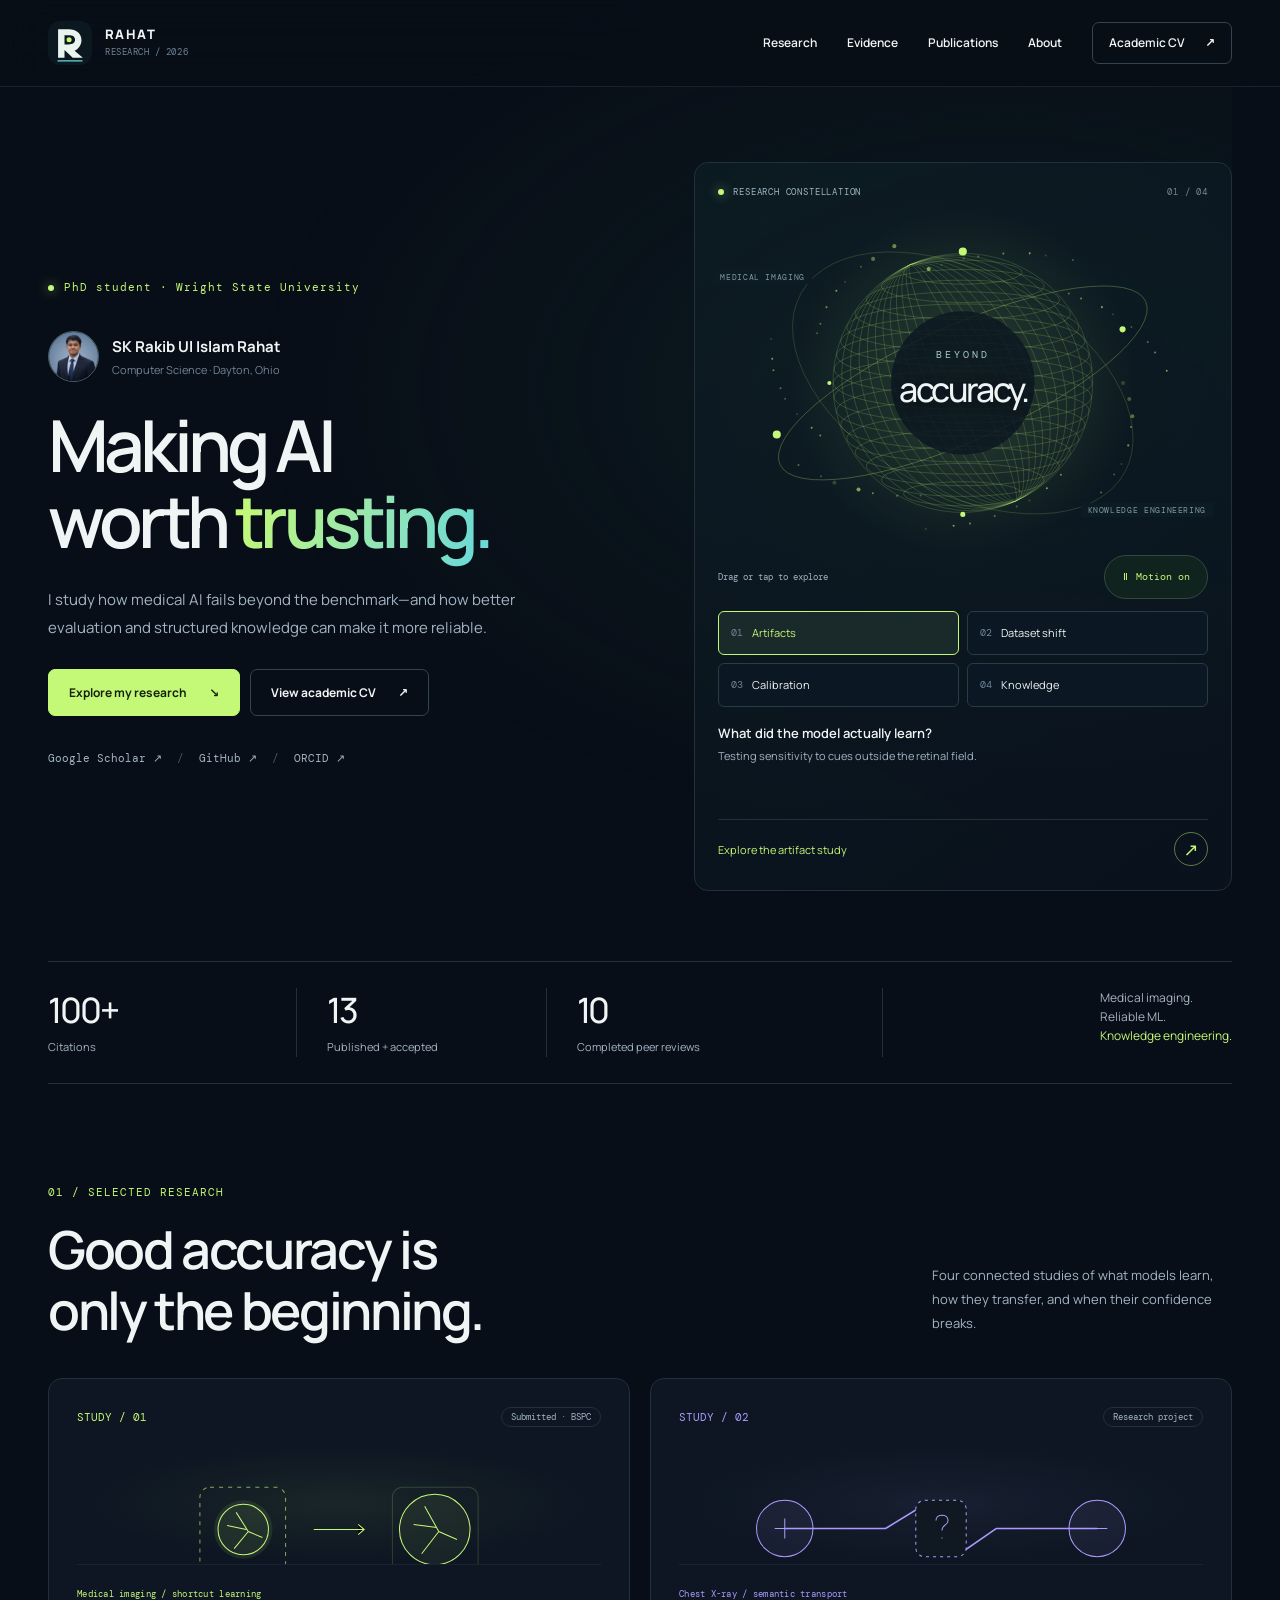
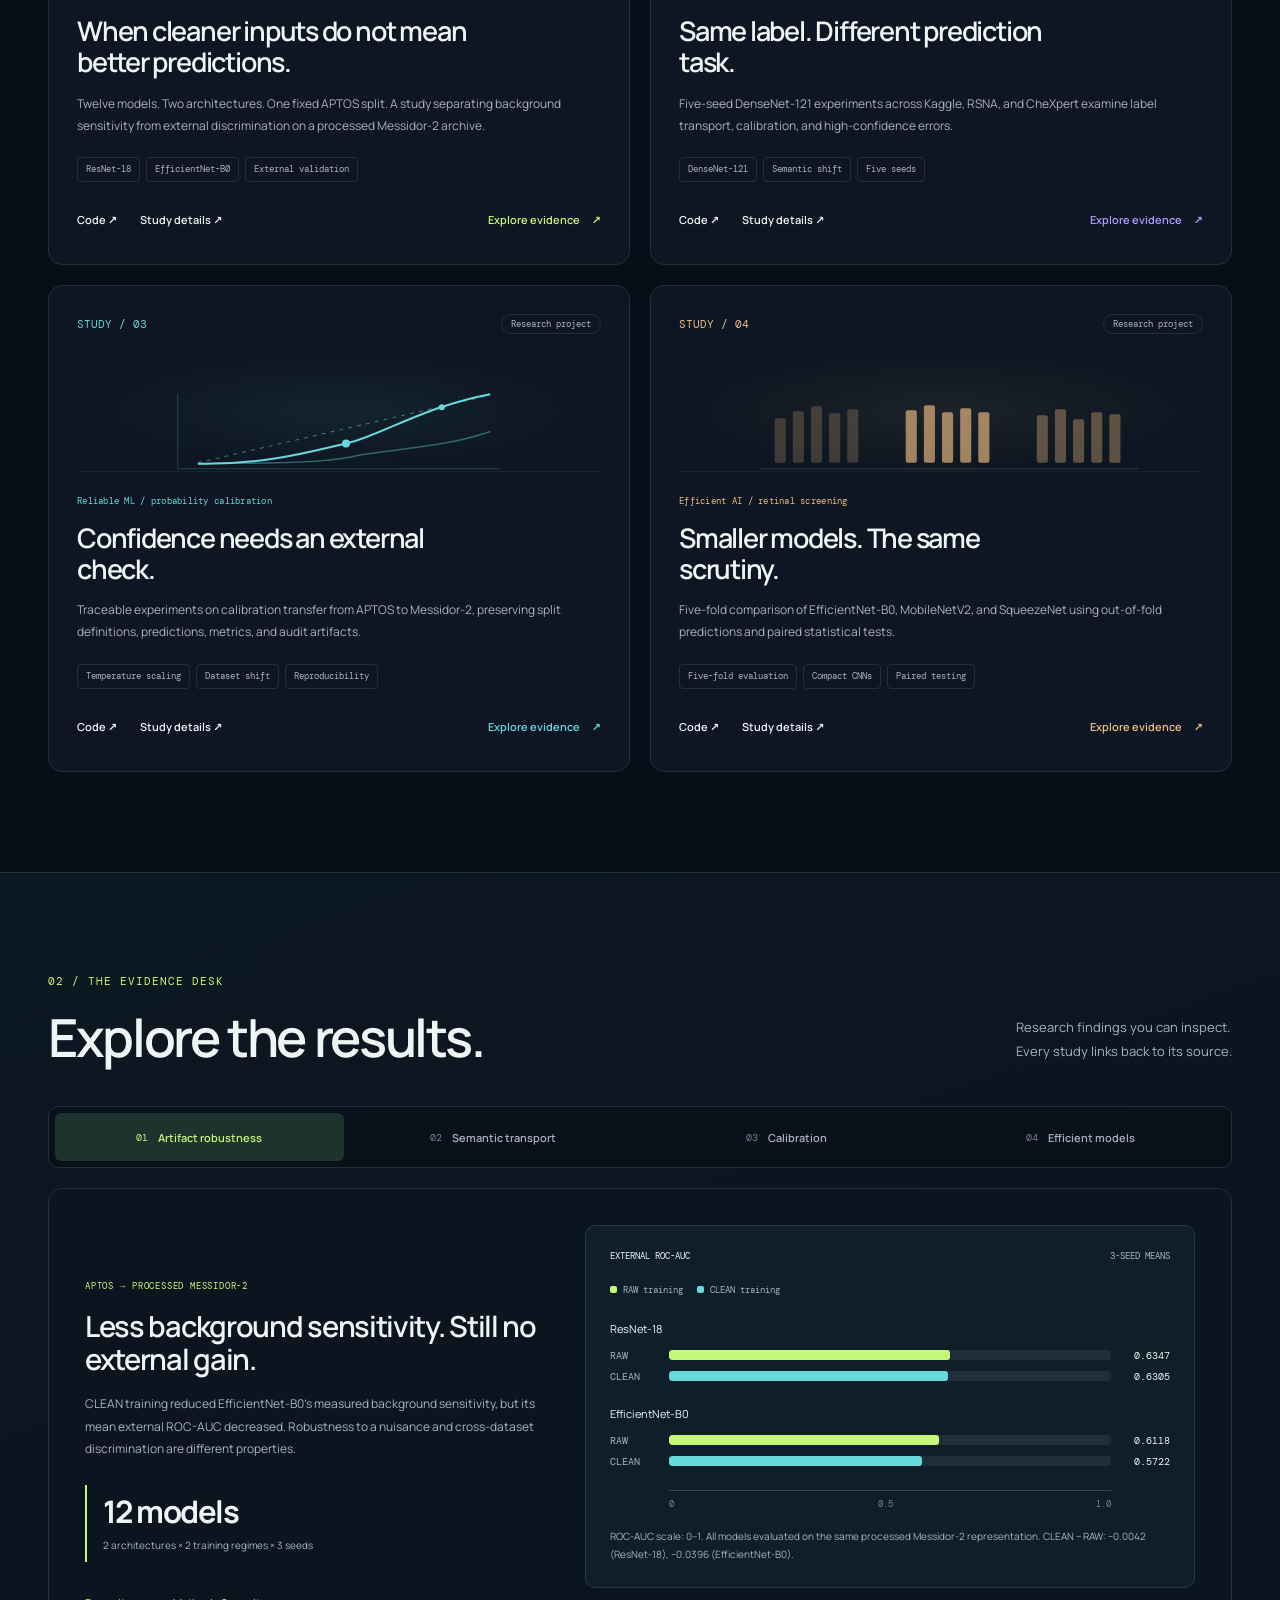
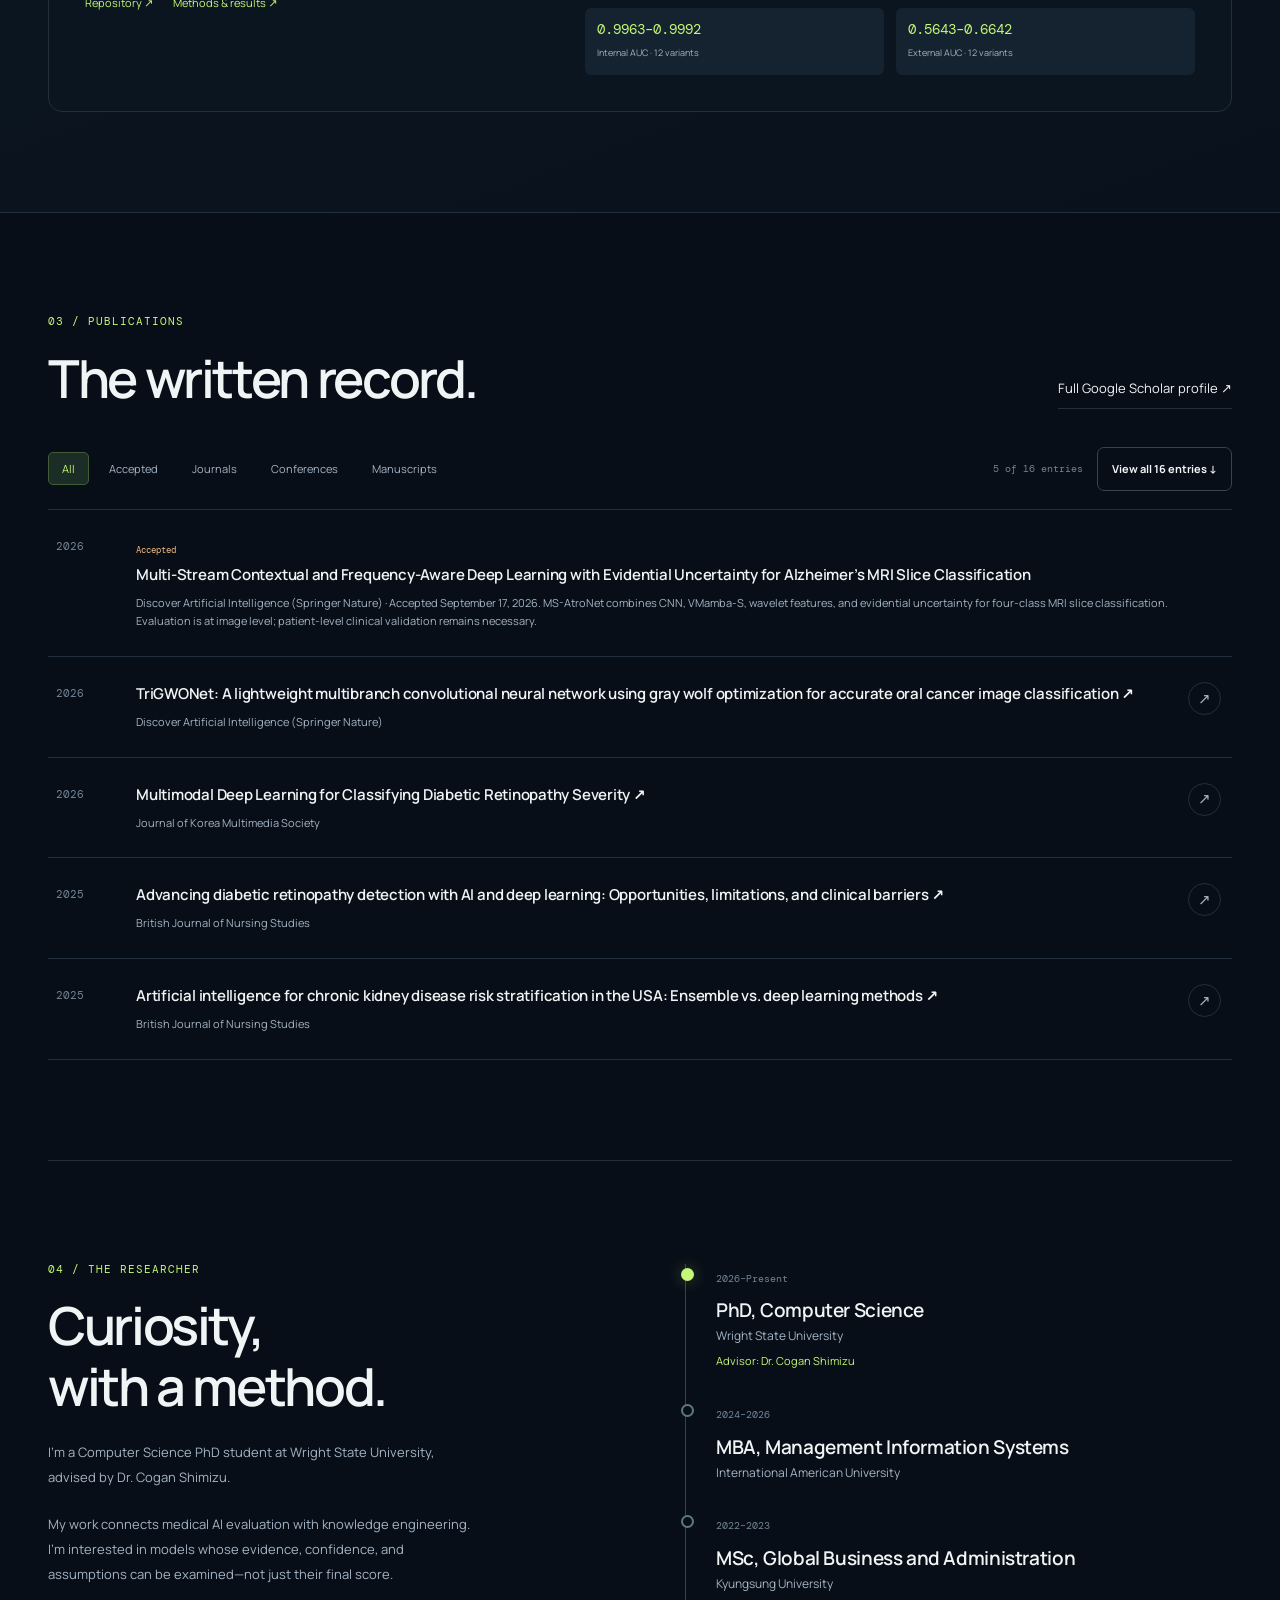
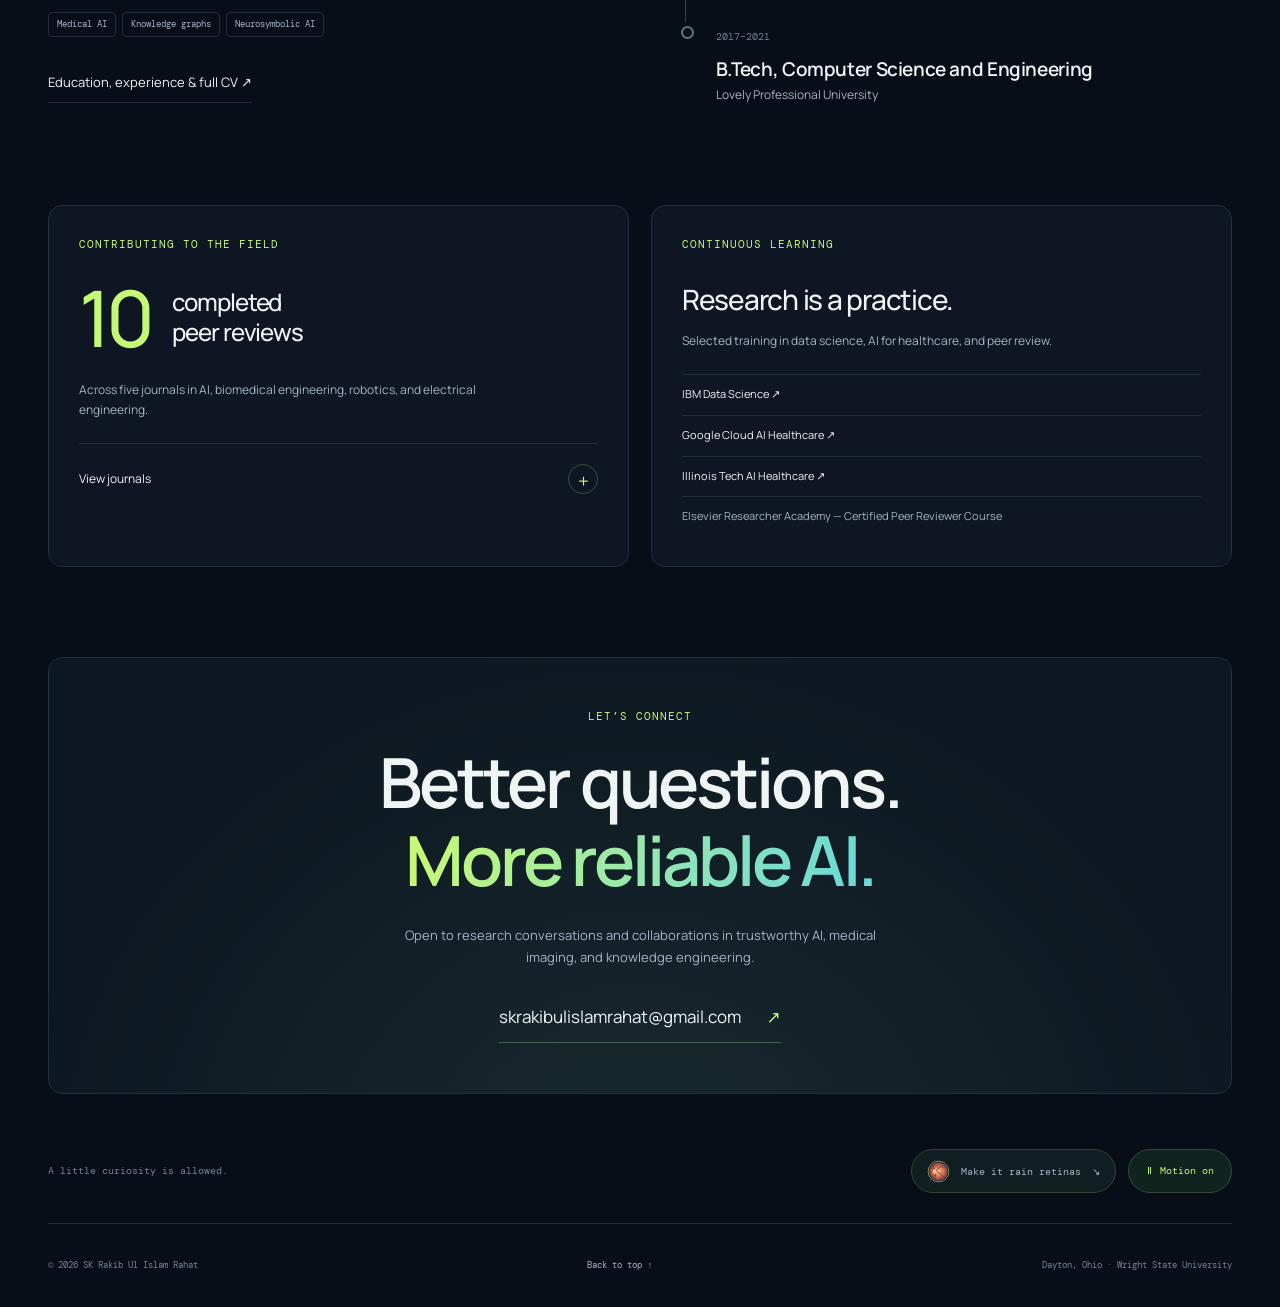
==== commit 5fb67abd: "Add accepted Alzheimer's MRI article to portfolio and academic CV" ====
--- a/index.html
+++ b/index.html
@@ -7,7 +7,7 @@
 <meta property="og:title" content="SK Rakib Ul Islam Rahat — Trustworthy AI Research"><meta property="og:description" content="Medical imaging. Reliable machine learning. Knowledge engineering. Explore the research, evidence, and publications."><meta property="og:type" content="website"><meta property="og:url" content="https://skrakibulislamrahat.github.io/">
 <link rel="canonical" href="https://skrakibulislamrahat.github.io/"><link rel="icon" href="assets/rahat-icon.png?v=9" sizes="192x192" type="image/png"><link rel="icon" href="assets/rahat-mark.svg?v=9" type="image/svg+xml"><link rel="apple-touch-icon" href="assets/rahat-touch.png?v=9">
 <link rel="preconnect" href="https://fonts.googleapis.com"><link rel="preconnect" href="https://fonts.gstatic.com" crossorigin><link href="https://fonts.googleapis.com/css2?family=DM+Mono:wght@400;500&family=Manrope:wght@400;500;600;700;800&display=swap" rel="stylesheet">
-<link rel="stylesheet" href="css/portfolio.css?v=9"><script src="data/site-data.js?v=7" defer></script><script src="js/portfolio.js?v=9.2" defer></script>
+<link rel="stylesheet" href="css/portfolio.css?v=9"><script src="data/site-data.js?v=8" defer></script><script src="js/portfolio.js?v=9.3" defer></script>
 </head>
 <body>
 <a class="skip-link" href="#main">Skip to content</a><div class="pointer-aura" aria-hidden="true"></div>
@@ -15,7 +15,7 @@
 <main id="main">
 <section class="hero shell" id="top" aria-labelledby="heroTitle"><div class="hero-copy"><div class="eyebrow"><span class="status-dot"></span> PhD student · Wright State University</div><div class="identity"><button type="button" class="portrait-button" data-hello aria-label="Say hello to Rahat"><img src="assets/headshot.png" alt="SK Rakib Ul Islam Rahat" width="58" height="58"></button><div><button type="button" class="name-button" data-hello>SK Rakib Ul Islam Rahat</button><span>Computer Science · Dayton, Ohio</span></div></div><h1 id="heroTitle">Making AI<br>worth <span class="gradient-text">trusting.</span></h1><p class="hero-description">I study how medical AI fails beyond the benchmark—and how better evaluation and structured knowledge can make it more reliable.</p><div class="hero-actions"><a class="button primary" href="#research">Explore my research <span aria-hidden="true">↘</span></a><a class="button secondary" href="resume.html">View academic CV <span aria-hidden="true">↗</span></a></div><div class="hero-social"><a href="https://scholar.google.com/citations?user=0X1eRi8AAAAJ" target="_blank" rel="noopener noreferrer">Google Scholar ↗</a><span aria-hidden="true">/</span><a href="https://github.com/skrakibulislamrahat" target="_blank" rel="noopener noreferrer">GitHub ↗</a><span aria-hidden="true">/</span><a href="https://orcid.org/0009-0005-0744-8398" target="_blank" rel="noopener noreferrer">ORCID ↗</a></div></div>
 <aside class="constellation glow-card" aria-label="Explore my research themes"><div class="instrument-top"><span><span class="tiny-dot"></span> RESEARCH CONSTELLATION</span><span id="themeIndex">01 / 04</span></div><button type="button" class="orb-stage" id="orbControl" aria-label="Next research theme" aria-describedby="orbHint"><span class="orb-visual" aria-hidden="true"><svg id="researchOrb" viewBox="0 0 480 350" role="presentation"></svg><span class="orbit-label orbit-label-a">MEDICAL IMAGING</span><span class="orbit-label orbit-label-b">KNOWLEDGE ENGINEERING</span><span class="orb-center"><span>BEYOND</span><strong>accuracy.</strong></span></span></button><div class="orb-toolbar"><span id="orbHint"><span class="mouse-hint">Drag or tap to explore</span><span class="touch-hint">Swipe or tap to explore</span></span><button type="button" id="toggleMotion" class="motion-toggle" data-motion-toggle aria-label="Animations" aria-pressed="true"><span aria-hidden="true">Ⅱ</span><span class="motion-label">Motion on</span></button></div><div class="theme-switch" role="group" aria-label="Research themes"><button type="button" data-theme="0" aria-pressed="true"><span>01</span> Artifacts</button><button type="button" data-theme="1" aria-pressed="false"><span>02</span> Dataset shift</button><button type="button" data-theme="2" aria-pressed="false"><span>03</span> Calibration</button><button type="button" data-theme="3" aria-pressed="false"><span>04</span> Knowledge</button></div><div class="theme-caption" aria-live="polite"><p id="themeQuestion">What did the model actually learn?</p><span id="themeDescription">Testing sensitivity to cues outside the retinal field.</span></div><a id="themeExplore" class="theme-explore" href="#evidence"><span>Explore the artifact study</span><span aria-hidden="true">↗</span></a></aside></section>
-<div class="shell"><div class="metrics-strip" id="metrics"><div><strong>100+</strong><span>Citations</span></div><div><strong>12</strong><span>Published works</span></div><div><strong>10</strong><span>Completed peer reviews</span></div><p>Medical imaging.<br>Reliable ML.<br><span>Knowledge engineering.</span></p></div></div>
+<div class="shell"><div class="metrics-strip" id="metrics"><div><strong>100+</strong><span>Citations</span></div><div><strong>13</strong><span>Published + accepted</span></div><div><strong>10</strong><span>Completed peer reviews</span></div><p>Medical imaging.<br>Reliable ML.<br><span>Knowledge engineering.</span></p></div></div>
 <section class="section shell" id="research" aria-labelledby="researchTitle"><div class="section-heading"><div><span class="eyebrow">01 / SELECTED RESEARCH</span><h2 id="researchTitle">Good accuracy is<br>only the beginning.</h2></div><p>Four connected studies of what models learn, how they transfer, and when their confidence breaks.</p></div><div class="projects-grid" id="projects"></div></section>
 <section class="evidence-section" id="evidence" aria-labelledby="evidenceTitle"><div class="shell section"><div class="section-heading"><div><span class="eyebrow">02 / THE EVIDENCE DESK</span><h2 id="evidenceTitle">Explore the results.</h2></div><p>Research findings you can inspect.<br>Every study links back to its source.</p></div><div class="evidence-tabs" role="tablist" aria-label="Research evidence"><button id="tab-artifacts" type="button" role="tab" aria-selected="true" aria-controls="panel-artifacts" data-study="artifacts">01 <span>Artifact robustness</span></button><button id="tab-semantic" type="button" role="tab" aria-selected="false" tabindex="-1" aria-controls="panel-semantic" data-study="semantic">02 <span>Semantic transport</span></button><button id="tab-calibration" type="button" role="tab" aria-selected="false" tabindex="-1" aria-controls="panel-calibration" data-study="calibration">03 <span>Calibration</span></button><button id="tab-lightweight" type="button" role="tab" aria-selected="false" tabindex="-1" aria-controls="panel-lightweight" data-study="lightweight">04 <span>Efficient models</span></button></div><div id="evidencePanels"></div></div></section>
 <section class="section shell" id="publications" aria-labelledby="publicationsTitle"><div class="section-heading"><div><span class="eyebrow">03 / PUBLICATIONS</span><h2 id="publicationsTitle">The written record.</h2></div><a class="text-link" href="https://scholar.google.com/citations?user=0X1eRi8AAAAJ" target="_blank" rel="noopener noreferrer">Full Google Scholar profile <span aria-hidden="true">↗</span></a></div><div class="publication-toolbar"><div class="publication-filters" role="group" aria-label="Filter publications" id="publicationFilters"></div><div class="publication-actions"><span class="publication-count" id="publicationCount" aria-live="polite"></span><button class="button secondary show-more" id="showPublications" type="button" aria-controls="publicationList" aria-expanded="false">View all publications ↓</button></div></div><div class="publication-list" id="publicationList"></div></section>
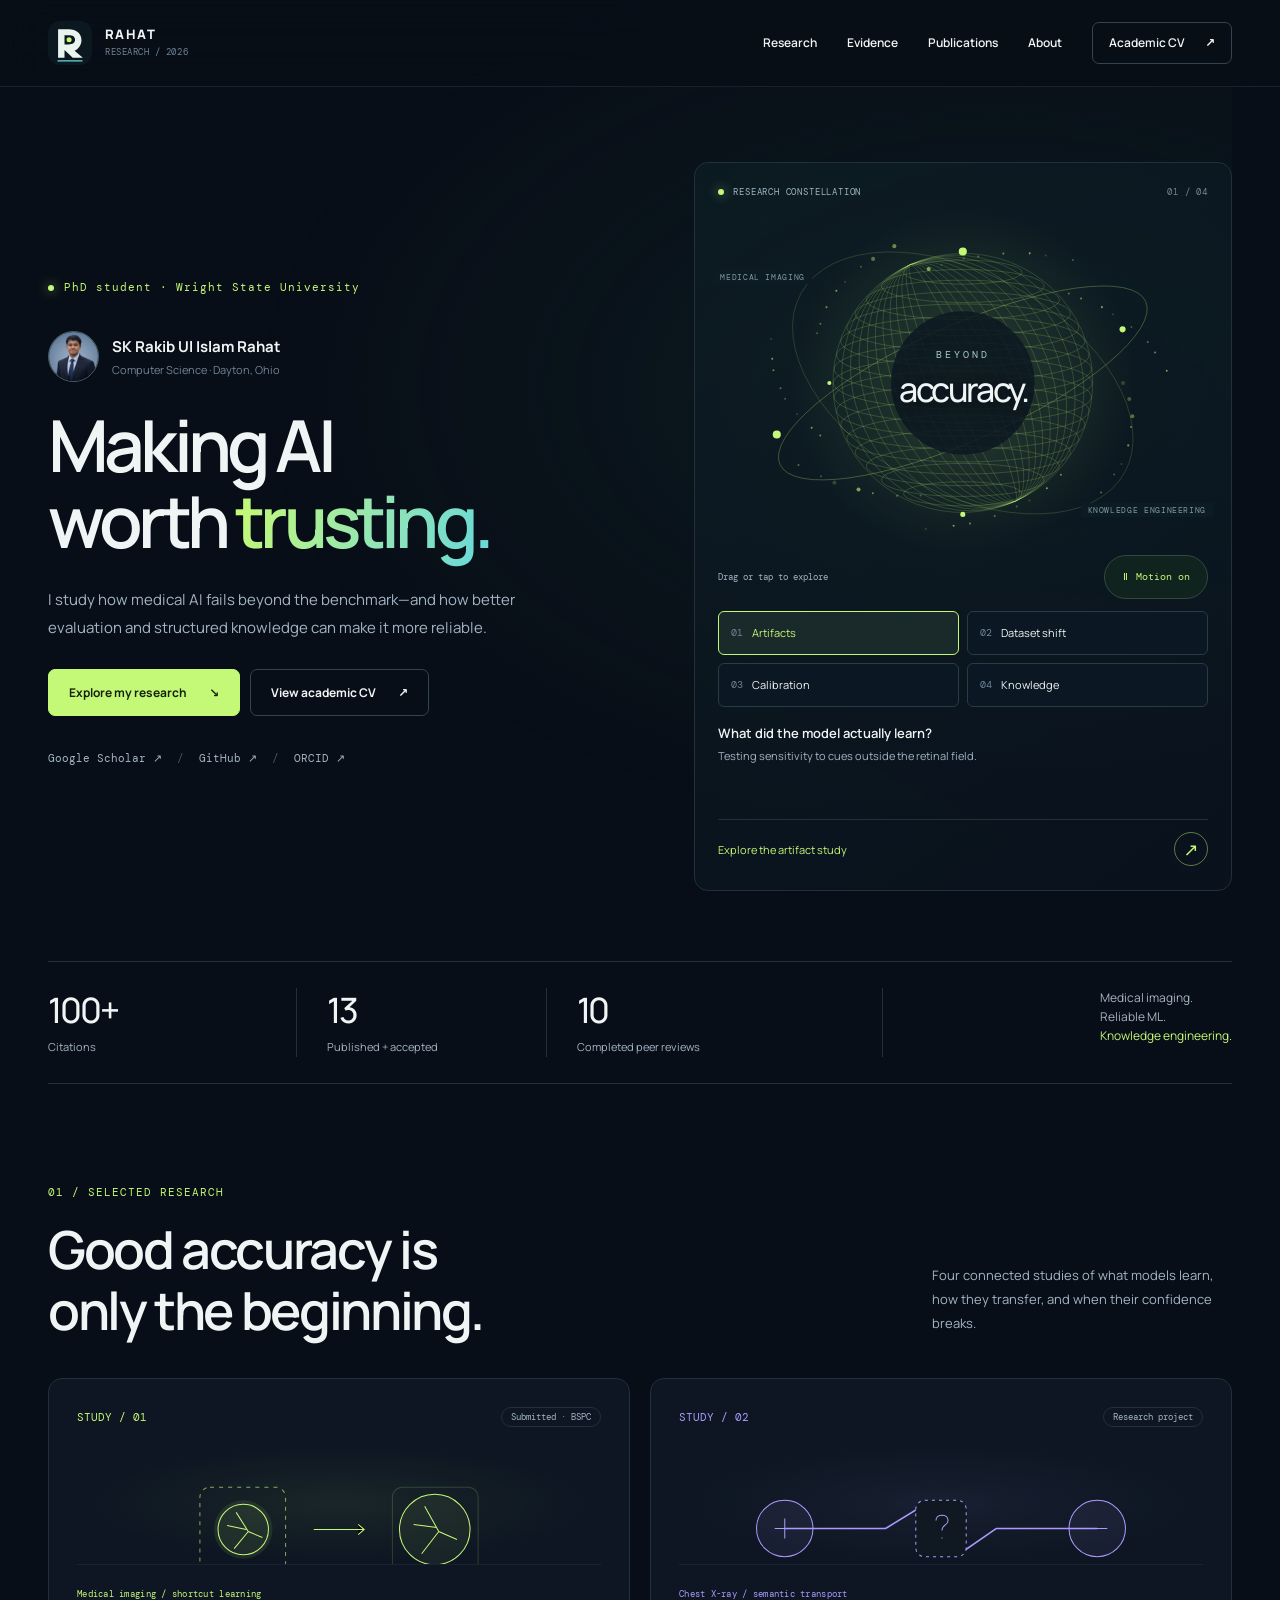
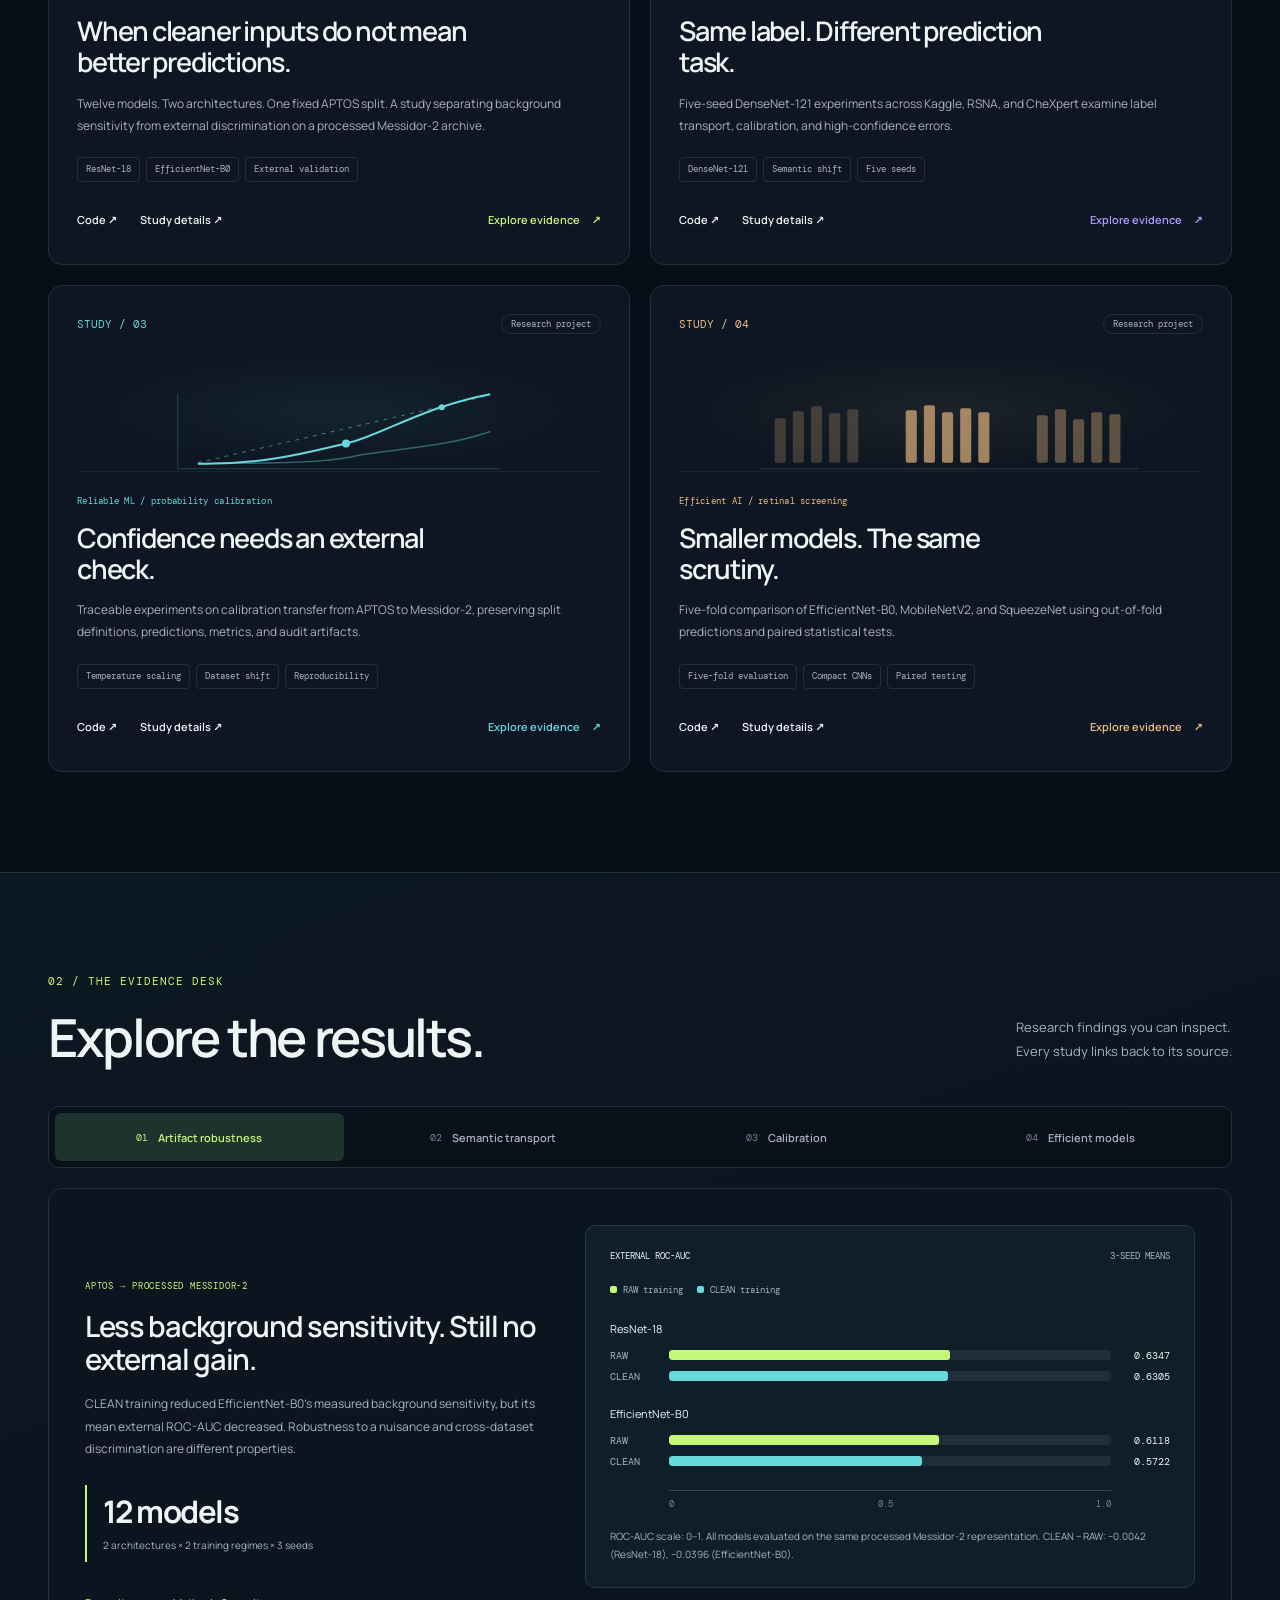
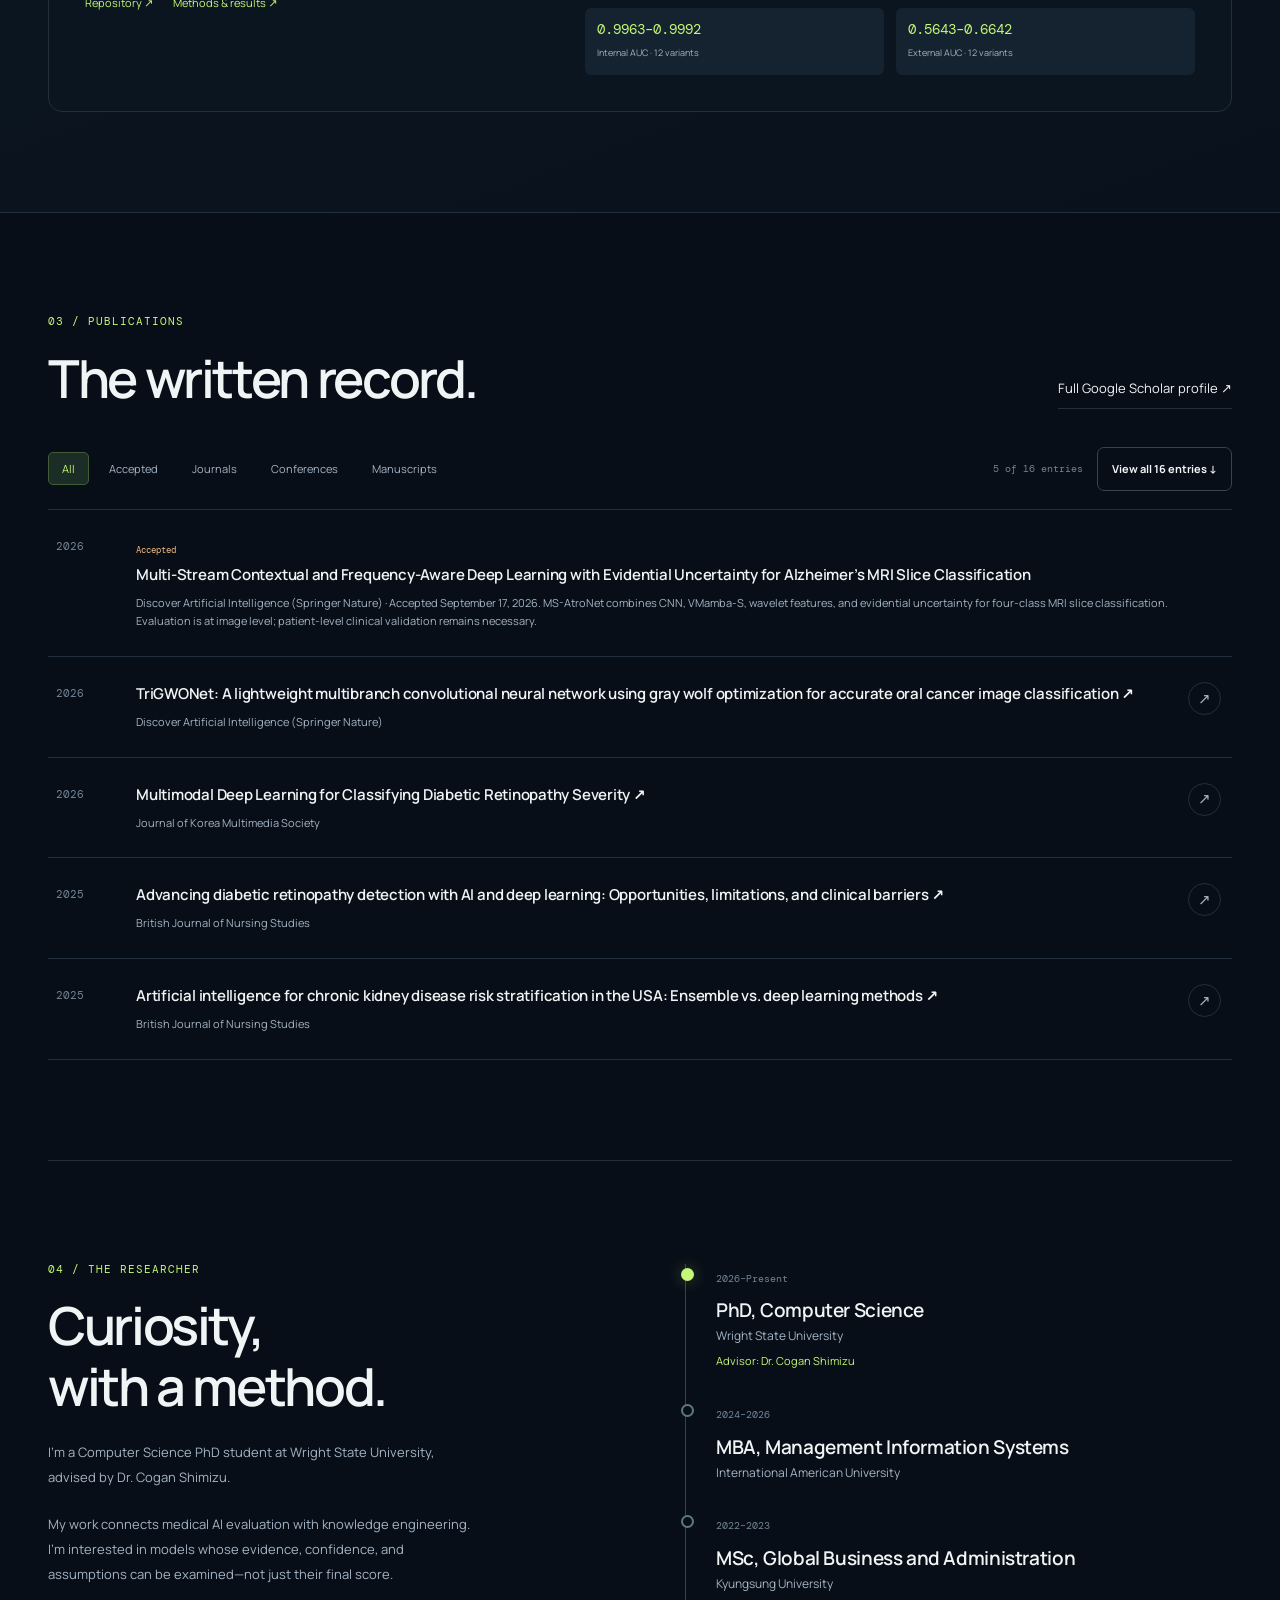
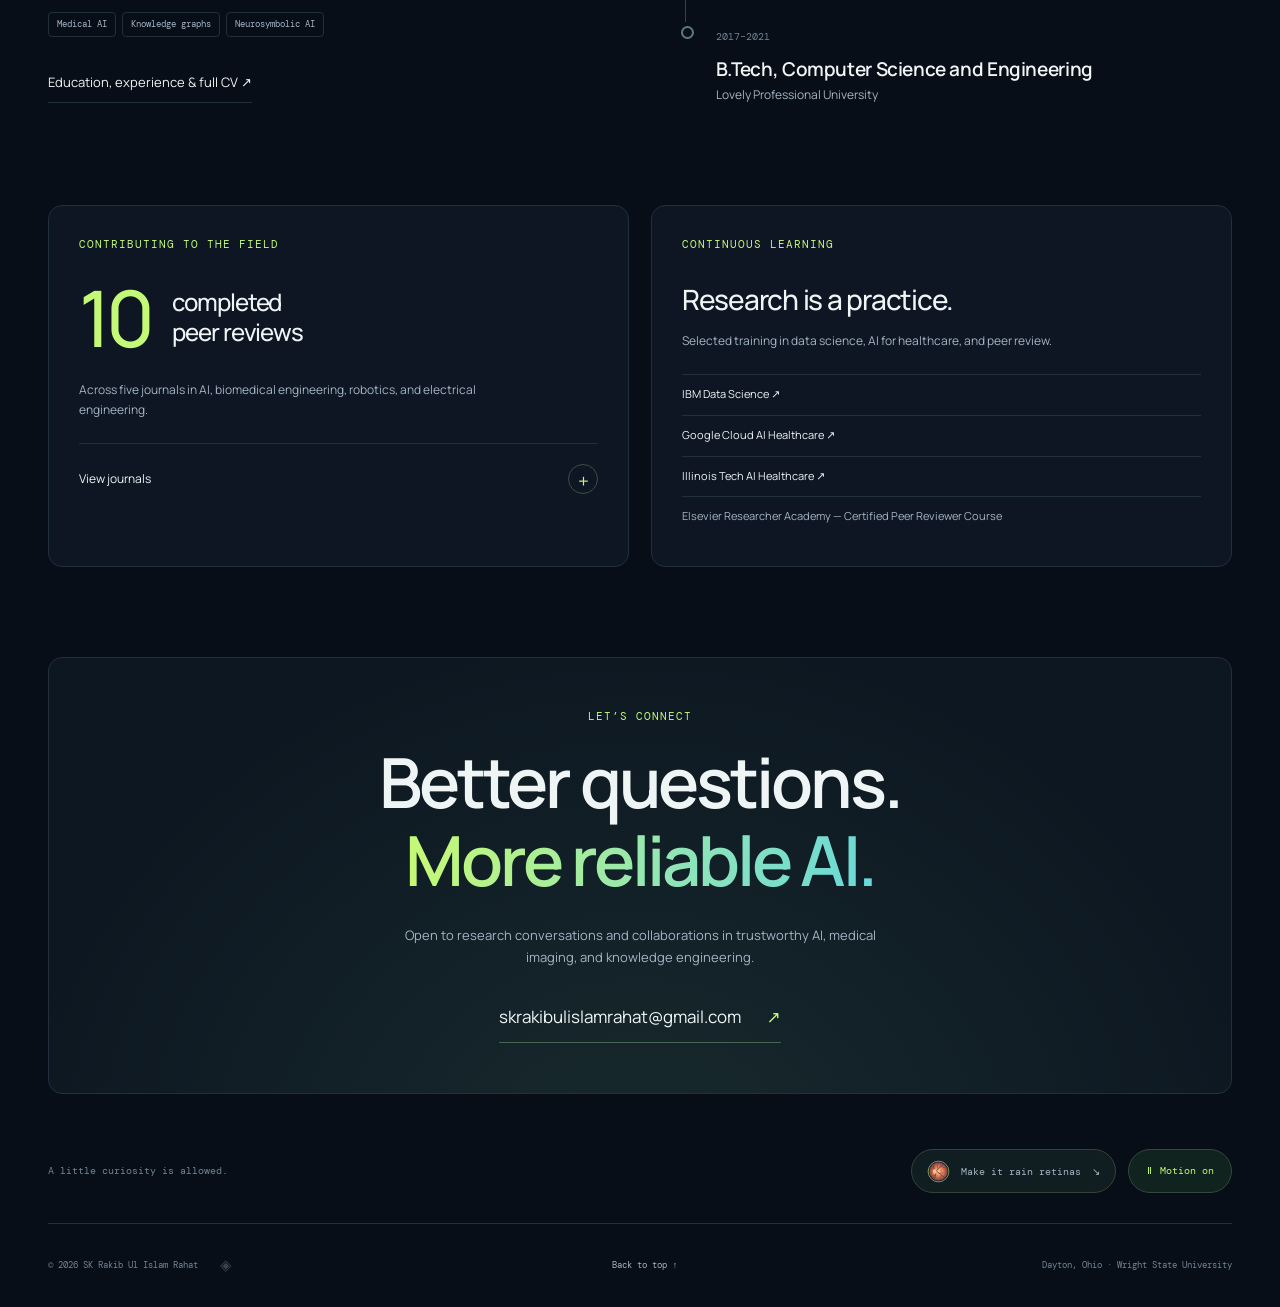
==== commit 12ecd24a: "Add encrypted private work desk with discreet portfolio entry" ====
--- a/index.html
+++ b/index.html
@@ -7,7 +7,7 @@
 <meta property="og:title" content="SK Rakib Ul Islam Rahat — Trustworthy AI Research"><meta property="og:description" content="Medical imaging. Reliable machine learning. Knowledge engineering. Explore the research, evidence, and publications."><meta property="og:type" content="website"><meta property="og:url" content="https://skrakibulislamrahat.github.io/">
 <link rel="canonical" href="https://skrakibulislamrahat.github.io/"><link rel="icon" href="assets/rahat-icon.png?v=9" sizes="192x192" type="image/png"><link rel="icon" href="assets/rahat-mark.svg?v=9" type="image/svg+xml"><link rel="apple-touch-icon" href="assets/rahat-touch.png?v=9">
 <link rel="preconnect" href="https://fonts.googleapis.com"><link rel="preconnect" href="https://fonts.gstatic.com" crossorigin><link href="https://fonts.googleapis.com/css2?family=DM+Mono:wght@400;500&family=Manrope:wght@400;500;600;700;800&display=swap" rel="stylesheet">
-<link rel="stylesheet" href="css/portfolio.css?v=9"><script src="data/site-data.js?v=8" defer></script><script src="js/portfolio.js?v=9.3" defer></script>
+<link rel="stylesheet" href="css/portfolio.css?v=9"><link rel="stylesheet" href="desk/entry.css?v=1"><script src="data/site-data.js?v=8" defer></script><script src="js/portfolio.js?v=9.3" defer></script>
 </head>
 <body>
 <a class="skip-link" href="#main">Skip to content</a><div class="pointer-aura" aria-hidden="true"></div>
@@ -22,8 +22,9 @@
 <section class="section shell about-section" id="about" aria-labelledby="aboutTitle"><div class="about-copy"><span class="eyebrow">04 / THE RESEARCHER</span><h2 id="aboutTitle">Curiosity,<br>with a method.</h2><p>I’m a Computer Science PhD student at Wright State University, advised by Dr. Cogan Shimizu.</p><p>My work connects medical AI evaluation with knowledge engineering. I’m interested in models whose evidence, confidence, and assumptions can be examined—not just their final score.</p><div class="topic-tags"><span>Medical AI</span><span>Knowledge graphs</span><span>Neurosymbolic AI</span></div><a class="text-link" href="resume.html">Education, experience & full CV ↗</a></div><div class="education-timeline" id="education"></div></section>
 <section class="shell service-grid" aria-label="Academic service and training"><article class="service-card glow-card"><span class="eyebrow">CONTRIBUTING TO THE FIELD</span><div class="service-title"><strong id="reviewTotal">10</strong><h3>completed<br>peer reviews</h3></div><p>Across five journals in AI, biomedical engineering, robotics, and electrical engineering.</p><details class="journal-details"><summary aria-controls="journalContent">View journals <span aria-hidden="true">+</span></summary><div id="journalContent" class="journal-content"><div class="journal-content-inner"><ul id="reviewJournals"></ul><p class="fine-print">Includes completed review rounds · September 2026</p></div></div></details></article><article class="service-card glow-card"><span class="eyebrow">CONTINUOUS LEARNING</span><h3 class="training-title">Research is a practice.</h3><p>Selected training in data science, AI for healthcare, and peer review.</p><div id="certifications" class="certifications"></div></article></section>
 <section class="contact-section shell" id="contact"><div class="contact-panel glow-card"><span class="eyebrow">LET’S CONNECT</span><h2>Better questions.<br><span class="gradient-text">More reliable AI.</span></h2><p>Open to research conversations and collaborations in trustworthy AI, medical imaging, and knowledge engineering.</p><a class="contact-email" href="mailto:skrakibulislamrahat@gmail.com">skrakibulislamrahat@gmail.com <span aria-hidden="true">↗</span></a></div></section>
-<div class="shell lab-break"><span>A little curiosity is allowed.</span><div><button type="button" id="retinaRain" class="retina-button"><img src="assets/retina-doodle.svg" alt="" width="22" height="22">Make it rain retinas <span aria-hidden="true">↘</span></button><button type="button" class="motion-toggle" data-motion-toggle aria-label="Animations" aria-pressed="true"><span aria-hidden="true">Ⅱ</span><span class="motion-label">Motion on</span></button></div></div></main><footer class="shell footer"><span>© 2026 SK Rakib Ul Islam Rahat</span><a href="#top">Back to top ↑</a><span>Dayton, Ohio · Wright State University</span></footer>
+<div class="shell lab-break"><span>A little curiosity is allowed.</span><div><button type="button" id="retinaRain" class="retina-button"><img src="assets/retina-doodle.svg" alt="" width="22" height="22">Make it rain retinas <span aria-hidden="true">↘</span></button><button type="button" class="motion-toggle" data-motion-toggle aria-label="Animations" aria-pressed="true"><span aria-hidden="true">Ⅱ</span><span class="motion-label">Motion on</span></button></div></div></main><footer class="shell footer"><span>© 2026 SK Rakib Ul Islam Rahat<a class="private-desk-entry" href="desk/" aria-label="Private workspace" title="Private workspace">◈</a></span><a href="#top">Back to top ↑</a><span>Dayton, Ohio · Wright State University</span></footer>
 <dialog id="figureDialog" aria-labelledby="figureTitle"><div class="dialog-top"><h2 id="figureTitle">Research figure</h2><button type="button" id="closeFigure" aria-label="Close figure">×</button></div><img id="dialogImage" alt=""><p id="dialogCaption"></p></dialog>
 <div class="playful-toast" id="playfulToast" role="status" aria-live="polite" aria-atomic="true"></div><div class="retina-shower" id="retinaShower" aria-hidden="true"></div><canvas class="touch-light" id="touchLight" aria-hidden="true"></canvas>
 <noscript><p class="shell">JavaScript is needed for interactive research panels. You can still <a href="assets/Rahat_Academic_CV.pdf">download the academic CV</a> or visit <a href="https://scholar.google.com/citations?user=0X1eRi8AAAAJ">Google Scholar</a>.</p></noscript>
 </body></html>
+
--- a/desk/entry.css
+++ b/desk/entry.css
@@ -0,0 +1,2 @@
+.footer .private-desk-entry{display:inline-flex;align-items:center;justify-content:center;width:44px;height:44px;margin:-12px 0 -12px 6px;color:inherit;opacity:.46;font-size:15px;text-decoration:none;vertical-align:middle;border-radius:50%;transition:opacity .2s,background .2s}
+.footer .private-desk-entry:hover,.footer .private-desk-entry:focus-visible{opacity:1;background:#c4f87718;color:#c4f877;outline-offset:2px}
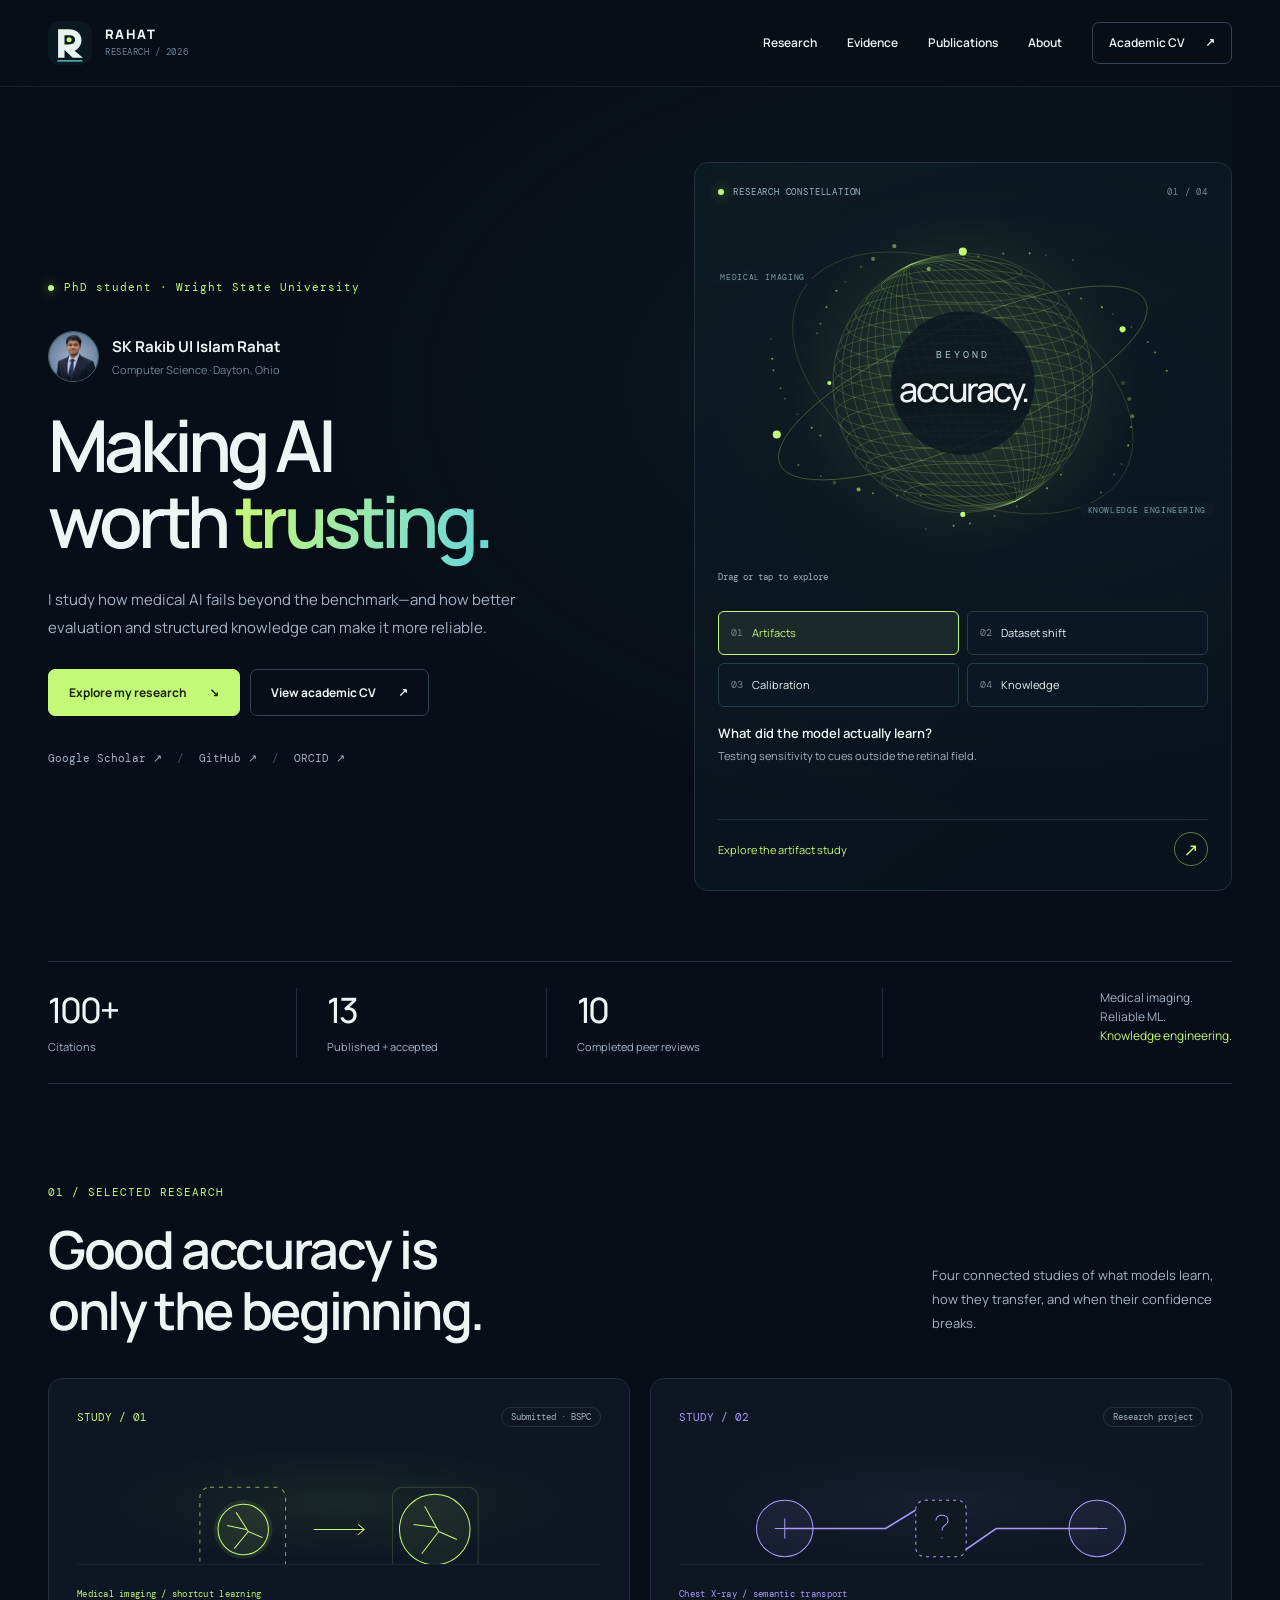
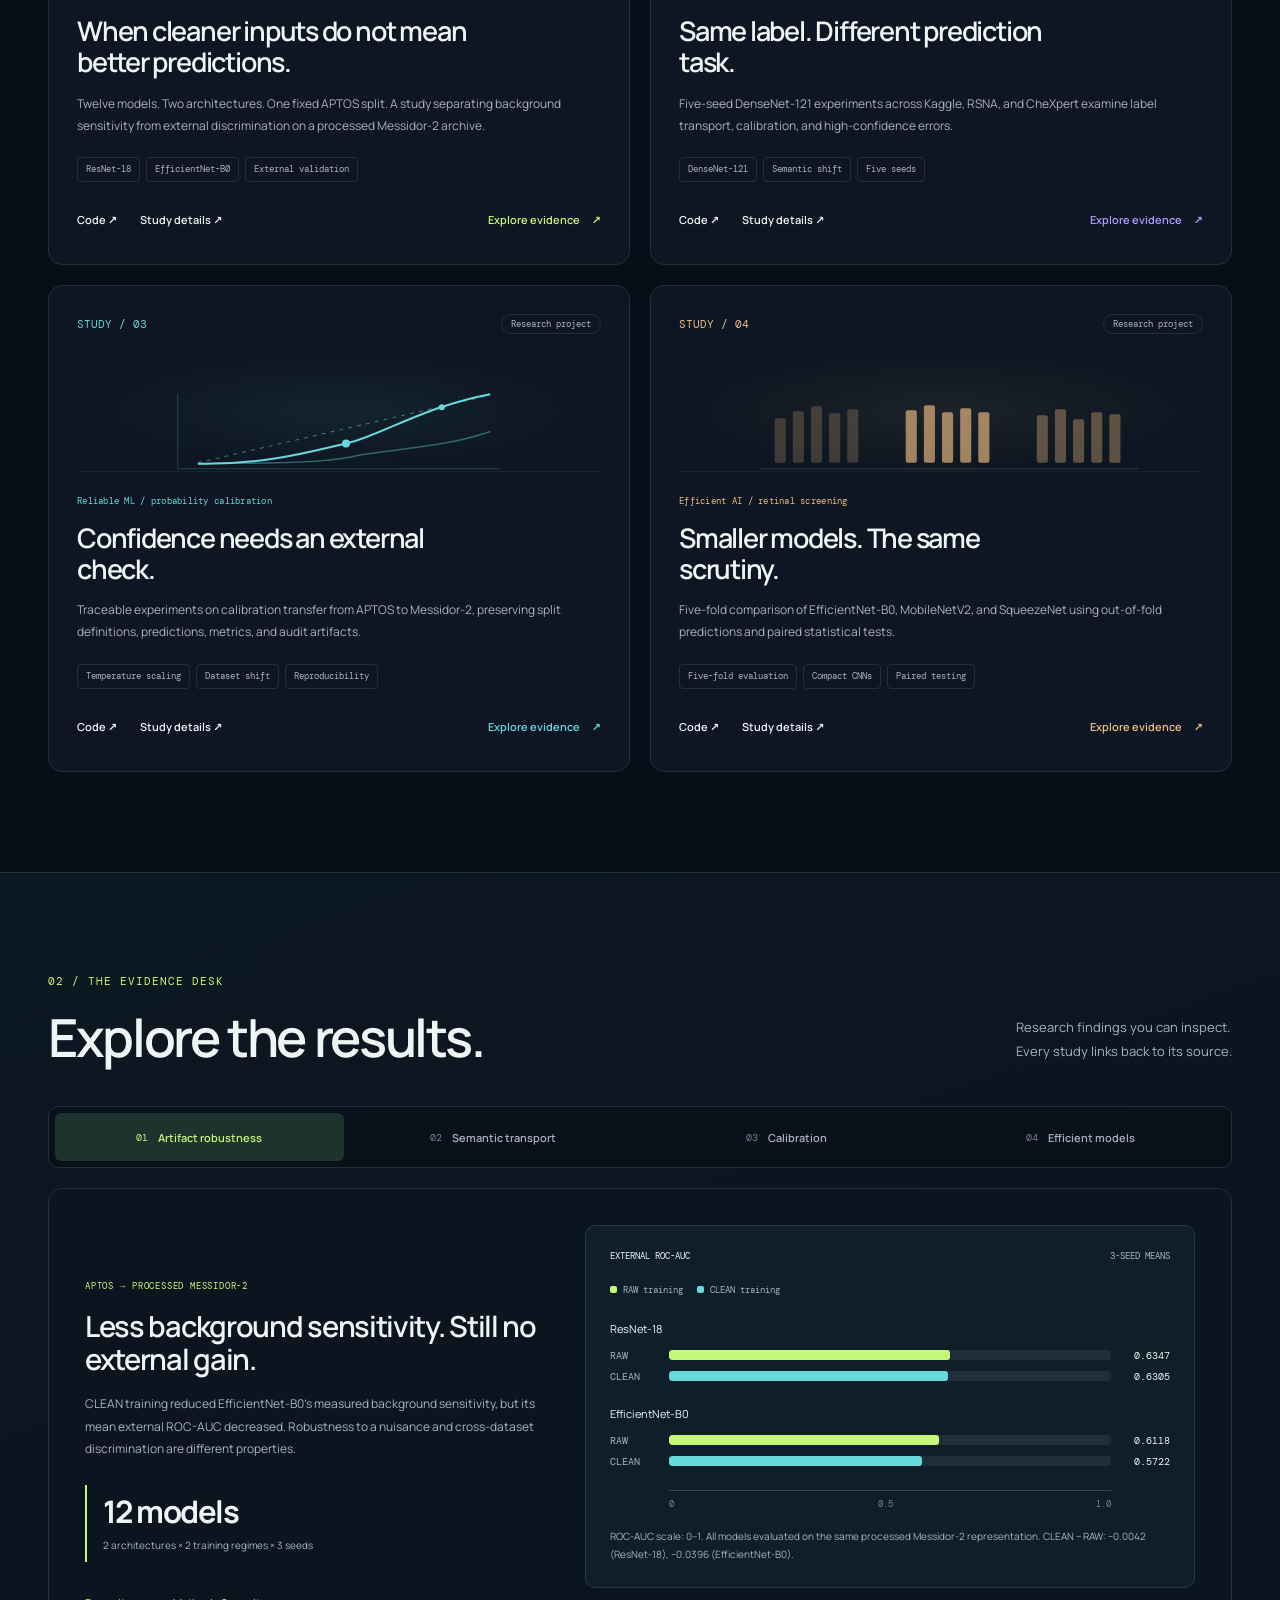
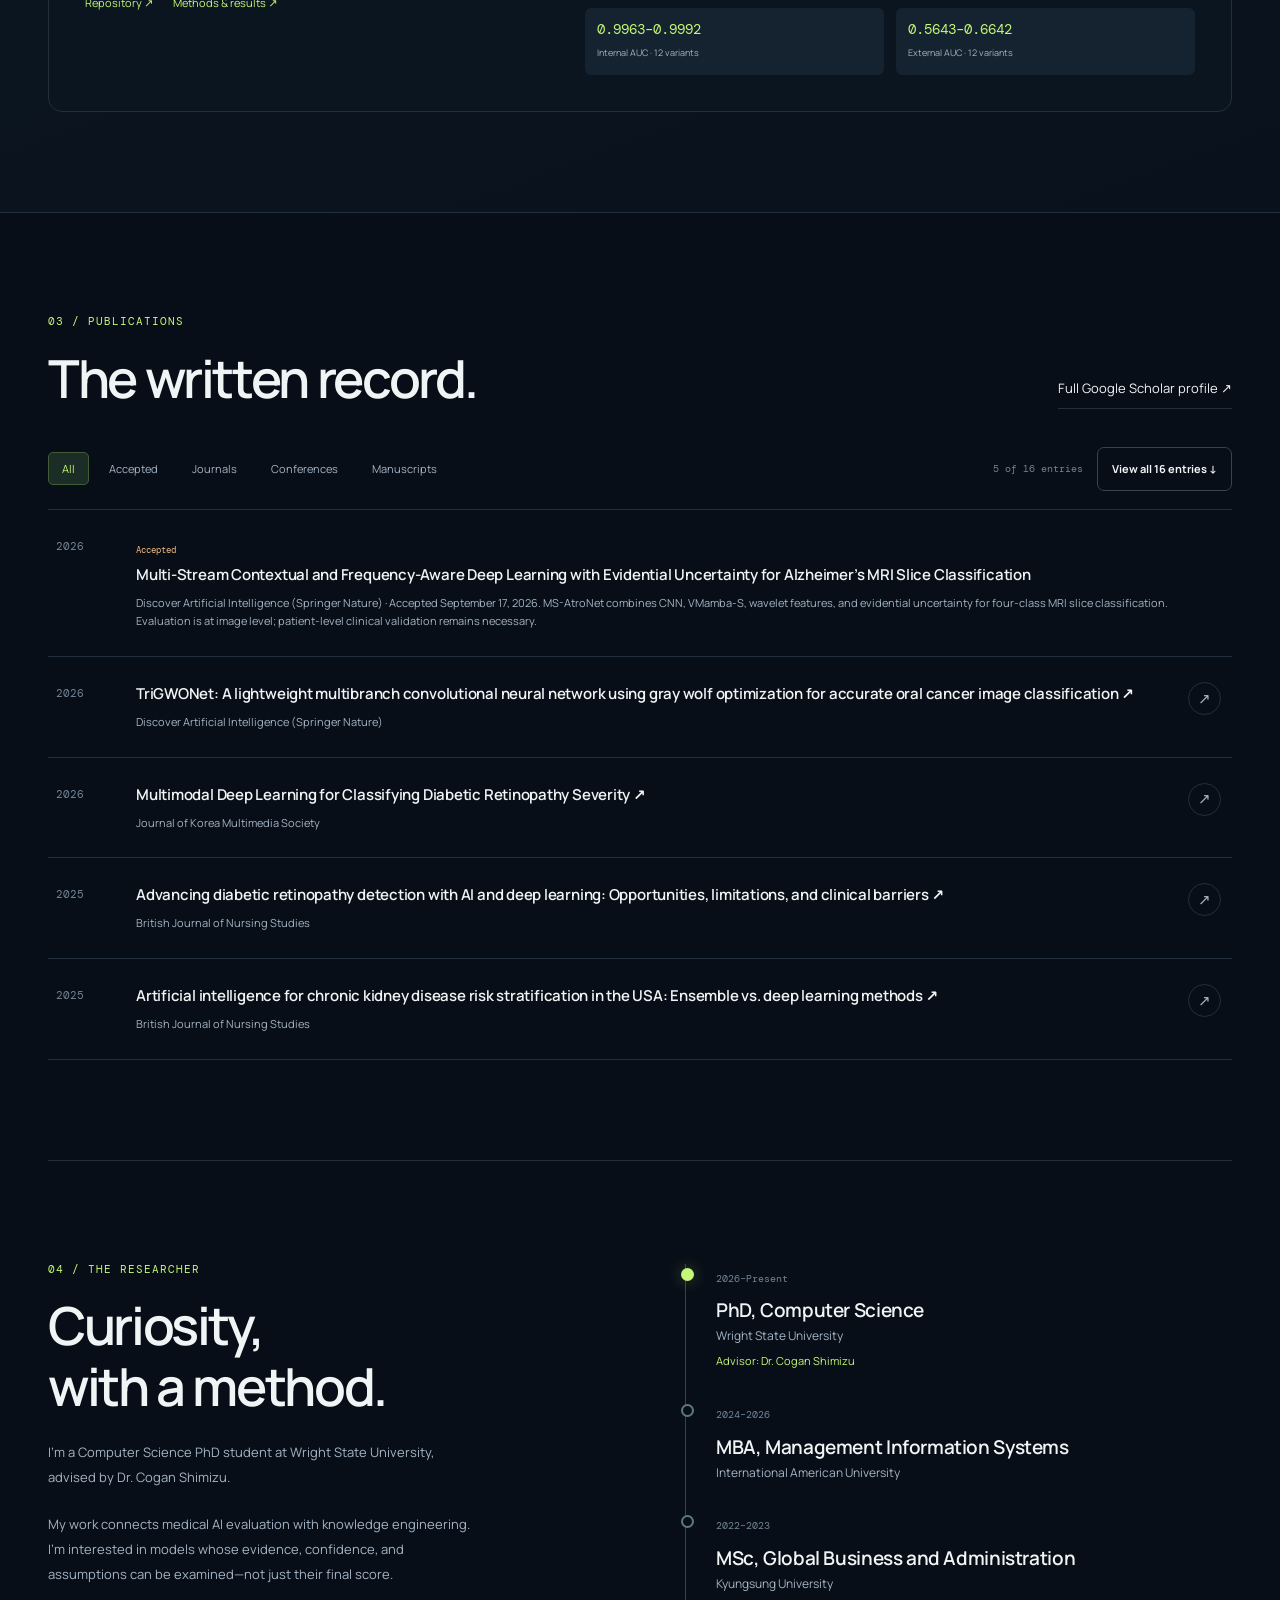
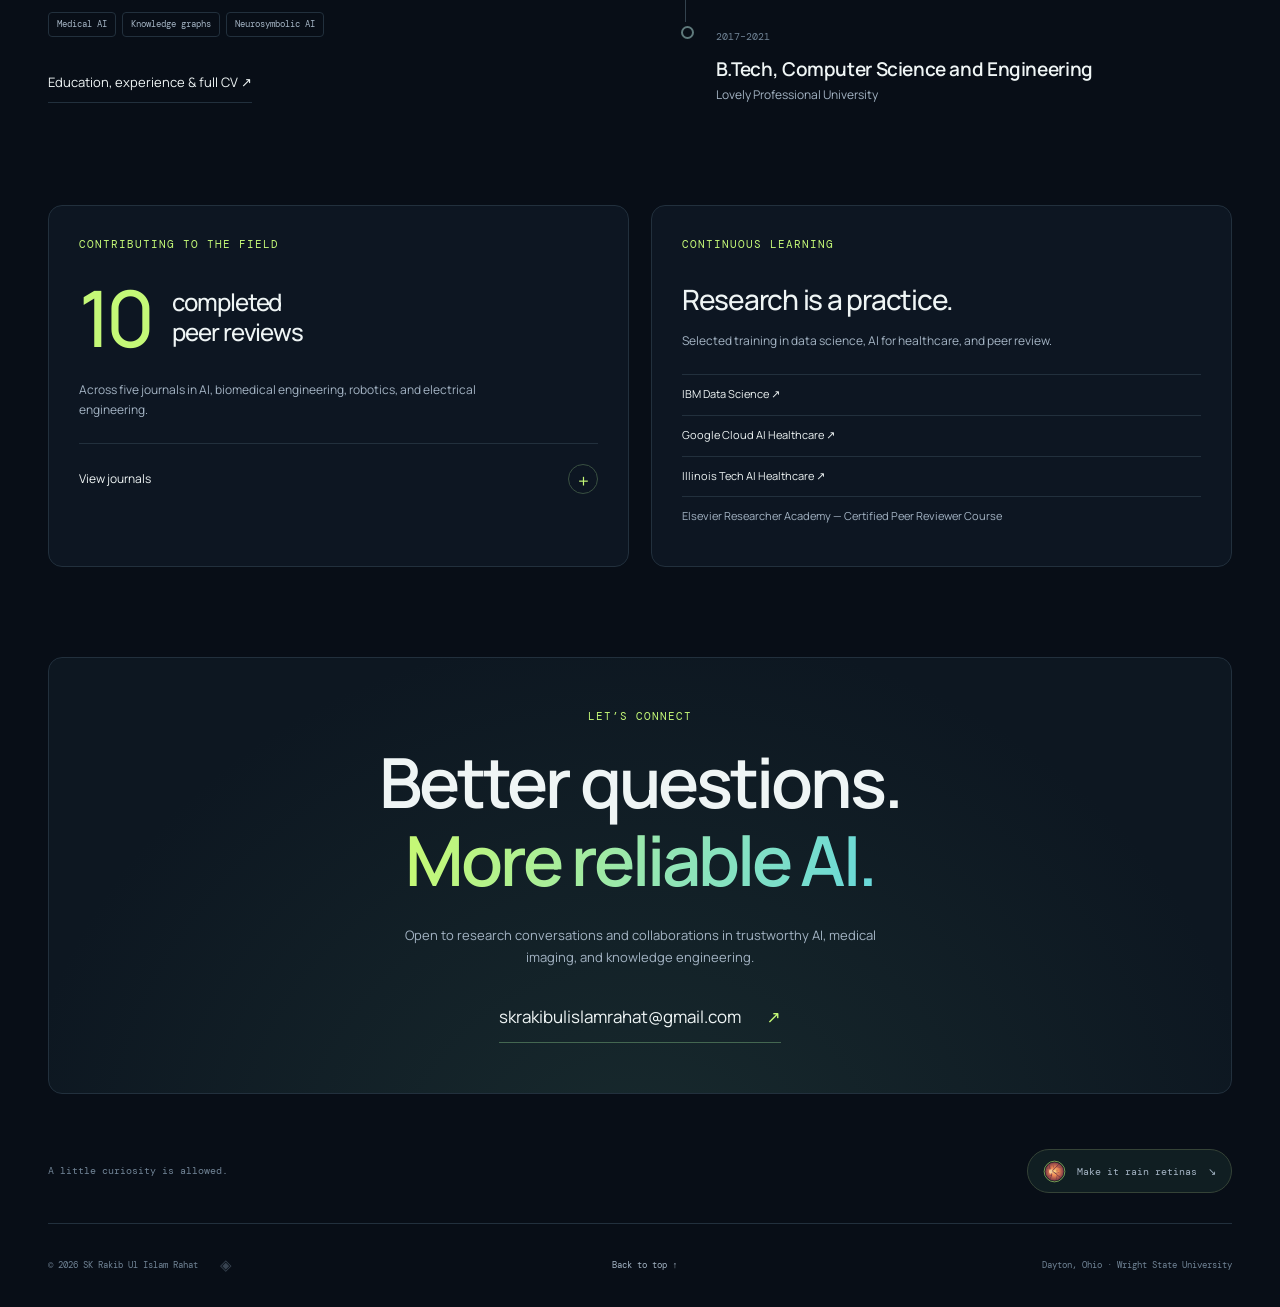
==== commit db1ffed2: "Make company note draggable and simplify dashboard and portfolio controls" ====
--- a/index.html
+++ b/index.html
@@ -7,14 +7,14 @@
 <meta property="og:title" content="SK Rakib Ul Islam Rahat — Trustworthy AI Research"><meta property="og:description" content="Medical imaging. Reliable machine learning. Knowledge engineering. Explore the research, evidence, and publications."><meta property="og:type" content="website"><meta property="og:url" content="https://skrakibulislamrahat.github.io/">
 <link rel="canonical" href="https://skrakibulislamrahat.github.io/"><link rel="icon" href="assets/rahat-icon.png?v=9" sizes="192x192" type="image/png"><link rel="icon" href="assets/rahat-mark.svg?v=9" type="image/svg+xml"><link rel="apple-touch-icon" href="assets/rahat-touch.png?v=9">
 <link rel="preconnect" href="https://fonts.googleapis.com"><link rel="preconnect" href="https://fonts.gstatic.com" crossorigin><link href="https://fonts.googleapis.com/css2?family=DM+Mono:wght@400;500&family=Manrope:wght@400;500;600;700;800&display=swap" rel="stylesheet">
-<link rel="stylesheet" href="css/portfolio.css?v=9"><link rel="stylesheet" href="desk/entry.css?v=1"><script src="data/site-data.js?v=8" defer></script><script src="js/portfolio.js?v=9.3" defer></script>
+<link rel="stylesheet" href="css/portfolio.css?v=9"><link rel="stylesheet" href="desk/entry.css?v=1"><script src="data/site-data.js?v=8" defer></script><script src="js/portfolio.js?v=9.4" defer></script>
 </head>
 <body>
 <a class="skip-link" href="#main">Skip to content</a><div class="pointer-aura" aria-hidden="true"></div>
 <header class="site-header"><nav class="shell nav" aria-label="Primary navigation"><a class="brand" href="#top" aria-label="Rahat — home"><img class="brand-mark" src="assets/rahat-mark.svg?v=9" alt="" width="44" height="44"><span>RAHAT<span class="brand-sub">RESEARCH / 2026</span></span></a><button class="menu-toggle" aria-expanded="false" aria-controls="navigation" type="button">Menu <span aria-hidden="true">+</span></button><div class="nav-links" id="navigation"><a href="#research">Research</a><a href="#evidence">Evidence</a><a href="#publications">Publications</a><a href="#about">About</a><a class="nav-cv" href="resume.html">Academic CV <span aria-hidden="true">↗</span></a></div></nav></header>
 <main id="main">
 <section class="hero shell" id="top" aria-labelledby="heroTitle"><div class="hero-copy"><div class="eyebrow"><span class="status-dot"></span> PhD student · Wright State University</div><div class="identity"><button type="button" class="portrait-button" data-hello aria-label="Say hello to Rahat"><img src="assets/headshot.png" alt="SK Rakib Ul Islam Rahat" width="58" height="58"></button><div><button type="button" class="name-button" data-hello>SK Rakib Ul Islam Rahat</button><span>Computer Science · Dayton, Ohio</span></div></div><h1 id="heroTitle">Making AI<br>worth <span class="gradient-text">trusting.</span></h1><p class="hero-description">I study how medical AI fails beyond the benchmark—and how better evaluation and structured knowledge can make it more reliable.</p><div class="hero-actions"><a class="button primary" href="#research">Explore my research <span aria-hidden="true">↘</span></a><a class="button secondary" href="resume.html">View academic CV <span aria-hidden="true">↗</span></a></div><div class="hero-social"><a href="https://scholar.google.com/citations?user=0X1eRi8AAAAJ" target="_blank" rel="noopener noreferrer">Google Scholar ↗</a><span aria-hidden="true">/</span><a href="https://github.com/skrakibulislamrahat" target="_blank" rel="noopener noreferrer">GitHub ↗</a><span aria-hidden="true">/</span><a href="https://orcid.org/0009-0005-0744-8398" target="_blank" rel="noopener noreferrer">ORCID ↗</a></div></div>
-<aside class="constellation glow-card" aria-label="Explore my research themes"><div class="instrument-top"><span><span class="tiny-dot"></span> RESEARCH CONSTELLATION</span><span id="themeIndex">01 / 04</span></div><button type="button" class="orb-stage" id="orbControl" aria-label="Next research theme" aria-describedby="orbHint"><span class="orb-visual" aria-hidden="true"><svg id="researchOrb" viewBox="0 0 480 350" role="presentation"></svg><span class="orbit-label orbit-label-a">MEDICAL IMAGING</span><span class="orbit-label orbit-label-b">KNOWLEDGE ENGINEERING</span><span class="orb-center"><span>BEYOND</span><strong>accuracy.</strong></span></span></button><div class="orb-toolbar"><span id="orbHint"><span class="mouse-hint">Drag or tap to explore</span><span class="touch-hint">Swipe or tap to explore</span></span><button type="button" id="toggleMotion" class="motion-toggle" data-motion-toggle aria-label="Animations" aria-pressed="true"><span aria-hidden="true">Ⅱ</span><span class="motion-label">Motion on</span></button></div><div class="theme-switch" role="group" aria-label="Research themes"><button type="button" data-theme="0" aria-pressed="true"><span>01</span> Artifacts</button><button type="button" data-theme="1" aria-pressed="false"><span>02</span> Dataset shift</button><button type="button" data-theme="2" aria-pressed="false"><span>03</span> Calibration</button><button type="button" data-theme="3" aria-pressed="false"><span>04</span> Knowledge</button></div><div class="theme-caption" aria-live="polite"><p id="themeQuestion">What did the model actually learn?</p><span id="themeDescription">Testing sensitivity to cues outside the retinal field.</span></div><a id="themeExplore" class="theme-explore" href="#evidence"><span>Explore the artifact study</span><span aria-hidden="true">↗</span></a></aside></section>
+<aside class="constellation glow-card" aria-label="Explore my research themes"><div class="instrument-top"><span><span class="tiny-dot"></span> RESEARCH CONSTELLATION</span><span id="themeIndex">01 / 04</span></div><button type="button" class="orb-stage" id="orbControl" aria-label="Next research theme" aria-describedby="orbHint"><span class="orb-visual" aria-hidden="true"><svg id="researchOrb" viewBox="0 0 480 350" role="presentation"></svg><span class="orbit-label orbit-label-a">MEDICAL IMAGING</span><span class="orbit-label orbit-label-b">KNOWLEDGE ENGINEERING</span><span class="orb-center"><span>BEYOND</span><strong>accuracy.</strong></span></span></button><div class="orb-toolbar"><span id="orbHint"><span class="mouse-hint">Drag or tap to explore</span><span class="touch-hint">Swipe or tap to explore</span></span></div><div class="theme-switch" role="group" aria-label="Research themes"><button type="button" data-theme="0" aria-pressed="true"><span>01</span> Artifacts</button><button type="button" data-theme="1" aria-pressed="false"><span>02</span> Dataset shift</button><button type="button" data-theme="2" aria-pressed="false"><span>03</span> Calibration</button><button type="button" data-theme="3" aria-pressed="false"><span>04</span> Knowledge</button></div><div class="theme-caption" aria-live="polite"><p id="themeQuestion">What did the model actually learn?</p><span id="themeDescription">Testing sensitivity to cues outside the retinal field.</span></div><a id="themeExplore" class="theme-explore" href="#evidence"><span>Explore the artifact study</span><span aria-hidden="true">↗</span></a></aside></section>
 <div class="shell"><div class="metrics-strip" id="metrics"><div><strong>100+</strong><span>Citations</span></div><div><strong>13</strong><span>Published + accepted</span></div><div><strong>10</strong><span>Completed peer reviews</span></div><p>Medical imaging.<br>Reliable ML.<br><span>Knowledge engineering.</span></p></div></div>
 <section class="section shell" id="research" aria-labelledby="researchTitle"><div class="section-heading"><div><span class="eyebrow">01 / SELECTED RESEARCH</span><h2 id="researchTitle">Good accuracy is<br>only the beginning.</h2></div><p>Four connected studies of what models learn, how they transfer, and when their confidence breaks.</p></div><div class="projects-grid" id="projects"></div></section>
 <section class="evidence-section" id="evidence" aria-labelledby="evidenceTitle"><div class="shell section"><div class="section-heading"><div><span class="eyebrow">02 / THE EVIDENCE DESK</span><h2 id="evidenceTitle">Explore the results.</h2></div><p>Research findings you can inspect.<br>Every study links back to its source.</p></div><div class="evidence-tabs" role="tablist" aria-label="Research evidence"><button id="tab-artifacts" type="button" role="tab" aria-selected="true" aria-controls="panel-artifacts" data-study="artifacts">01 <span>Artifact robustness</span></button><button id="tab-semantic" type="button" role="tab" aria-selected="false" tabindex="-1" aria-controls="panel-semantic" data-study="semantic">02 <span>Semantic transport</span></button><button id="tab-calibration" type="button" role="tab" aria-selected="false" tabindex="-1" aria-controls="panel-calibration" data-study="calibration">03 <span>Calibration</span></button><button id="tab-lightweight" type="button" role="tab" aria-selected="false" tabindex="-1" aria-controls="panel-lightweight" data-study="lightweight">04 <span>Efficient models</span></button></div><div id="evidencePanels"></div></div></section>
@@ -22,9 +22,10 @@
 <section class="section shell about-section" id="about" aria-labelledby="aboutTitle"><div class="about-copy"><span class="eyebrow">04 / THE RESEARCHER</span><h2 id="aboutTitle">Curiosity,<br>with a method.</h2><p>I’m a Computer Science PhD student at Wright State University, advised by Dr. Cogan Shimizu.</p><p>My work connects medical AI evaluation with knowledge engineering. I’m interested in models whose evidence, confidence, and assumptions can be examined—not just their final score.</p><div class="topic-tags"><span>Medical AI</span><span>Knowledge graphs</span><span>Neurosymbolic AI</span></div><a class="text-link" href="resume.html">Education, experience & full CV ↗</a></div><div class="education-timeline" id="education"></div></section>
 <section class="shell service-grid" aria-label="Academic service and training"><article class="service-card glow-card"><span class="eyebrow">CONTRIBUTING TO THE FIELD</span><div class="service-title"><strong id="reviewTotal">10</strong><h3>completed<br>peer reviews</h3></div><p>Across five journals in AI, biomedical engineering, robotics, and electrical engineering.</p><details class="journal-details"><summary aria-controls="journalContent">View journals <span aria-hidden="true">+</span></summary><div id="journalContent" class="journal-content"><div class="journal-content-inner"><ul id="reviewJournals"></ul><p class="fine-print">Includes completed review rounds · September 2026</p></div></div></details></article><article class="service-card glow-card"><span class="eyebrow">CONTINUOUS LEARNING</span><h3 class="training-title">Research is a practice.</h3><p>Selected training in data science, AI for healthcare, and peer review.</p><div id="certifications" class="certifications"></div></article></section>
 <section class="contact-section shell" id="contact"><div class="contact-panel glow-card"><span class="eyebrow">LET’S CONNECT</span><h2>Better questions.<br><span class="gradient-text">More reliable AI.</span></h2><p>Open to research conversations and collaborations in trustworthy AI, medical imaging, and knowledge engineering.</p><a class="contact-email" href="mailto:skrakibulislamrahat@gmail.com">skrakibulislamrahat@gmail.com <span aria-hidden="true">↗</span></a></div></section>
-<div class="shell lab-break"><span>A little curiosity is allowed.</span><div><button type="button" id="retinaRain" class="retina-button"><img src="assets/retina-doodle.svg" alt="" width="22" height="22">Make it rain retinas <span aria-hidden="true">↘</span></button><button type="button" class="motion-toggle" data-motion-toggle aria-label="Animations" aria-pressed="true"><span aria-hidden="true">Ⅱ</span><span class="motion-label">Motion on</span></button></div></div></main><footer class="shell footer"><span>© 2026 SK Rakib Ul Islam Rahat<a class="private-desk-entry" href="desk/" aria-label="Private workspace" title="Private workspace">◈</a></span><a href="#top">Back to top ↑</a><span>Dayton, Ohio · Wright State University</span></footer>
+<div class="shell lab-break"><span>A little curiosity is allowed.</span><div><button type="button" id="retinaRain" class="retina-button"><img src="assets/retina-doodle.svg" alt="" width="22" height="22">Make it rain retinas <span aria-hidden="true">↘</span></button></div></div></main><footer class="shell footer"><span>© 2026 SK Rakib Ul Islam Rahat<a class="private-desk-entry" href="desk/" aria-label="Private workspace" title="Private workspace">◈</a></span><a href="#top">Back to top ↑</a><span>Dayton, Ohio · Wright State University</span></footer>
 <dialog id="figureDialog" aria-labelledby="figureTitle"><div class="dialog-top"><h2 id="figureTitle">Research figure</h2><button type="button" id="closeFigure" aria-label="Close figure">×</button></div><img id="dialogImage" alt=""><p id="dialogCaption"></p></dialog>
 <div class="playful-toast" id="playfulToast" role="status" aria-live="polite" aria-atomic="true"></div><div class="retina-shower" id="retinaShower" aria-hidden="true"></div><canvas class="touch-light" id="touchLight" aria-hidden="true"></canvas>
 <noscript><p class="shell">JavaScript is needed for interactive research panels. You can still <a href="assets/Rahat_Academic_CV.pdf">download the academic CV</a> or visit <a href="https://scholar.google.com/citations?user=0X1eRi8AAAAJ">Google Scholar</a>.</p></noscript>
 </body></html>
 
+
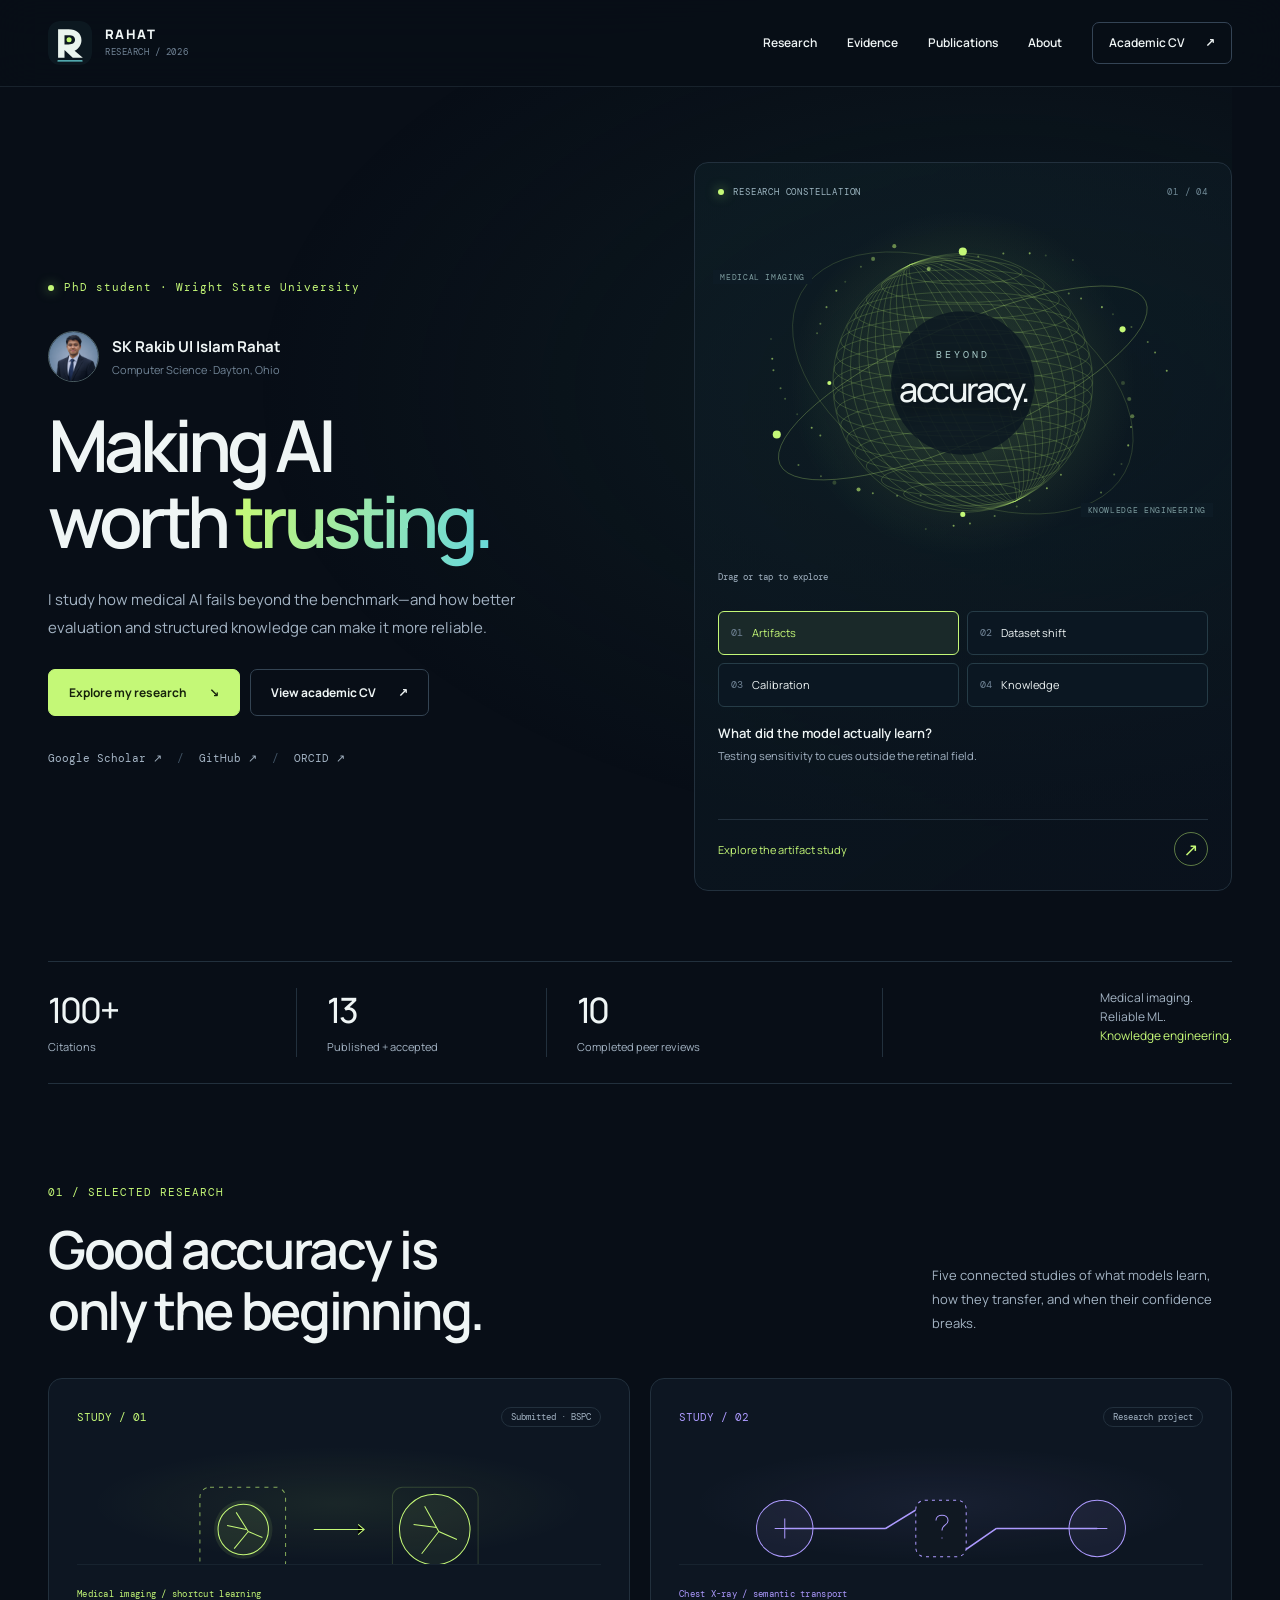
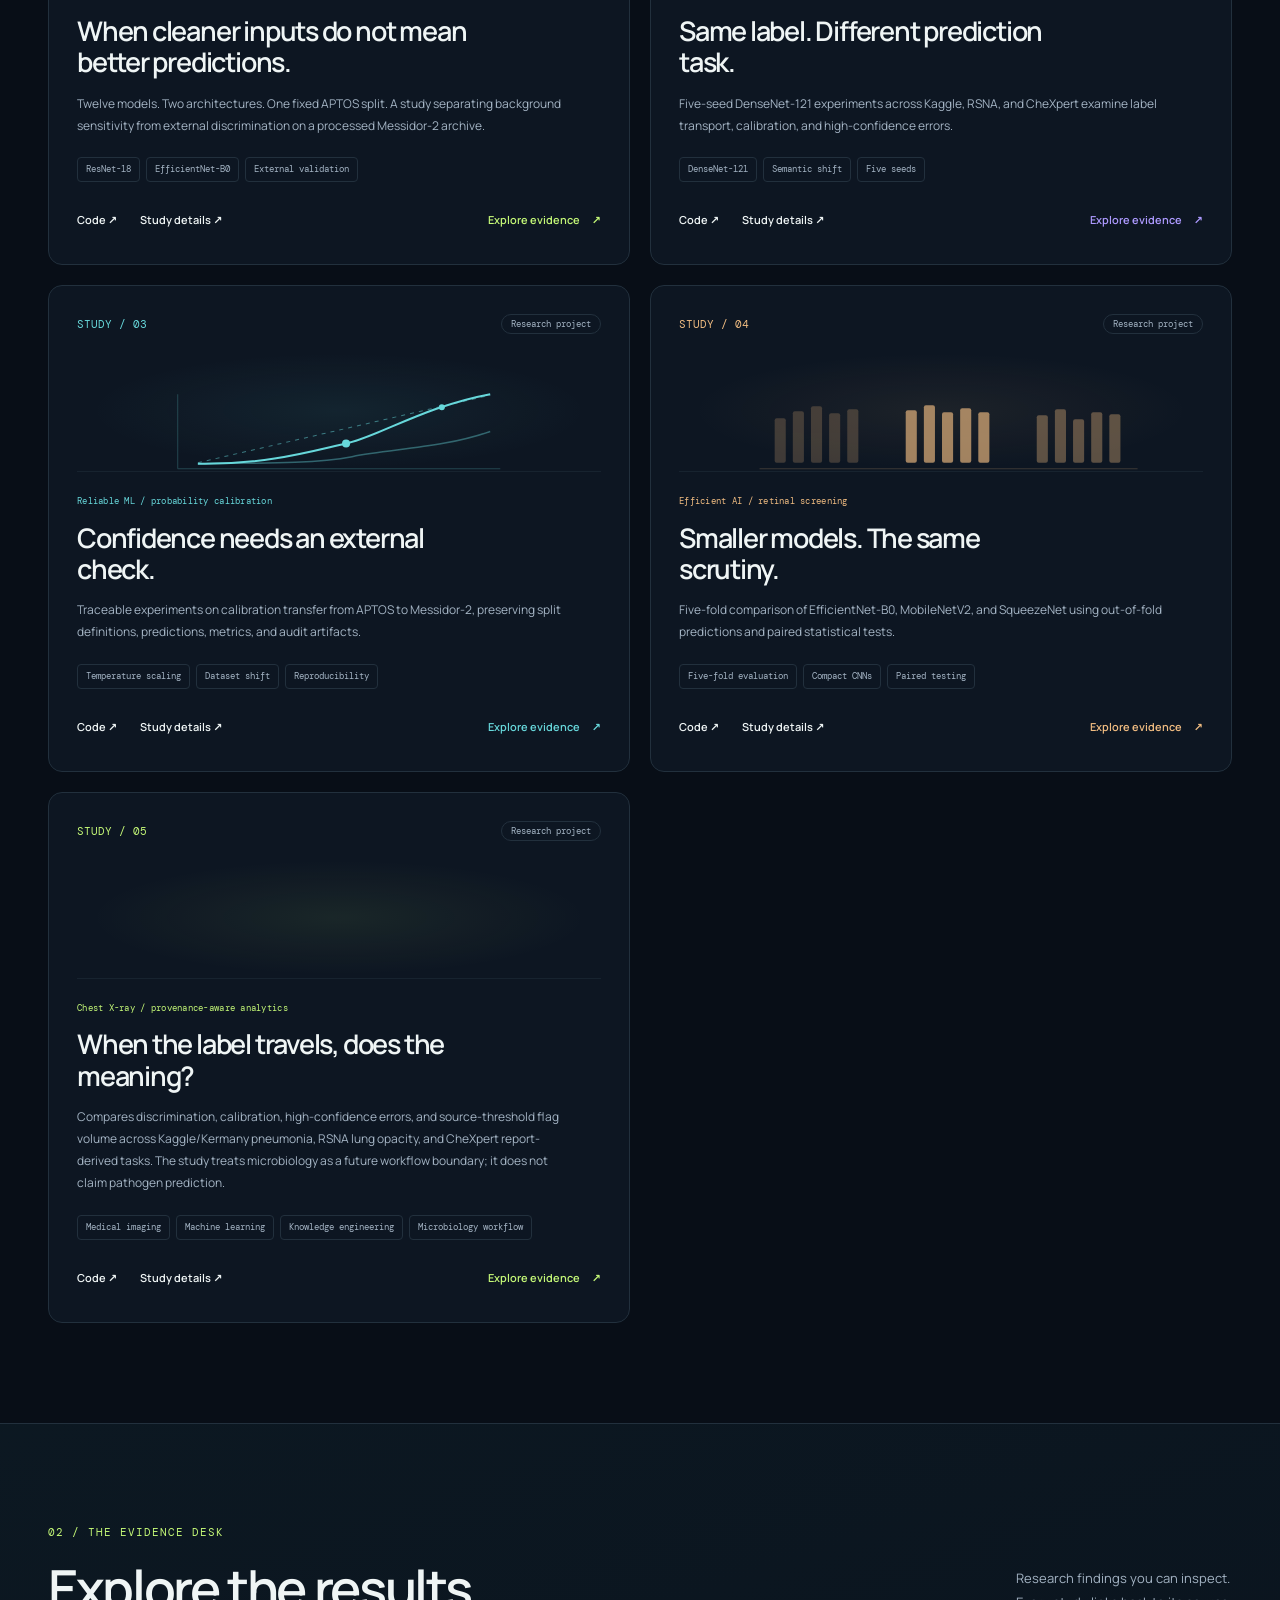
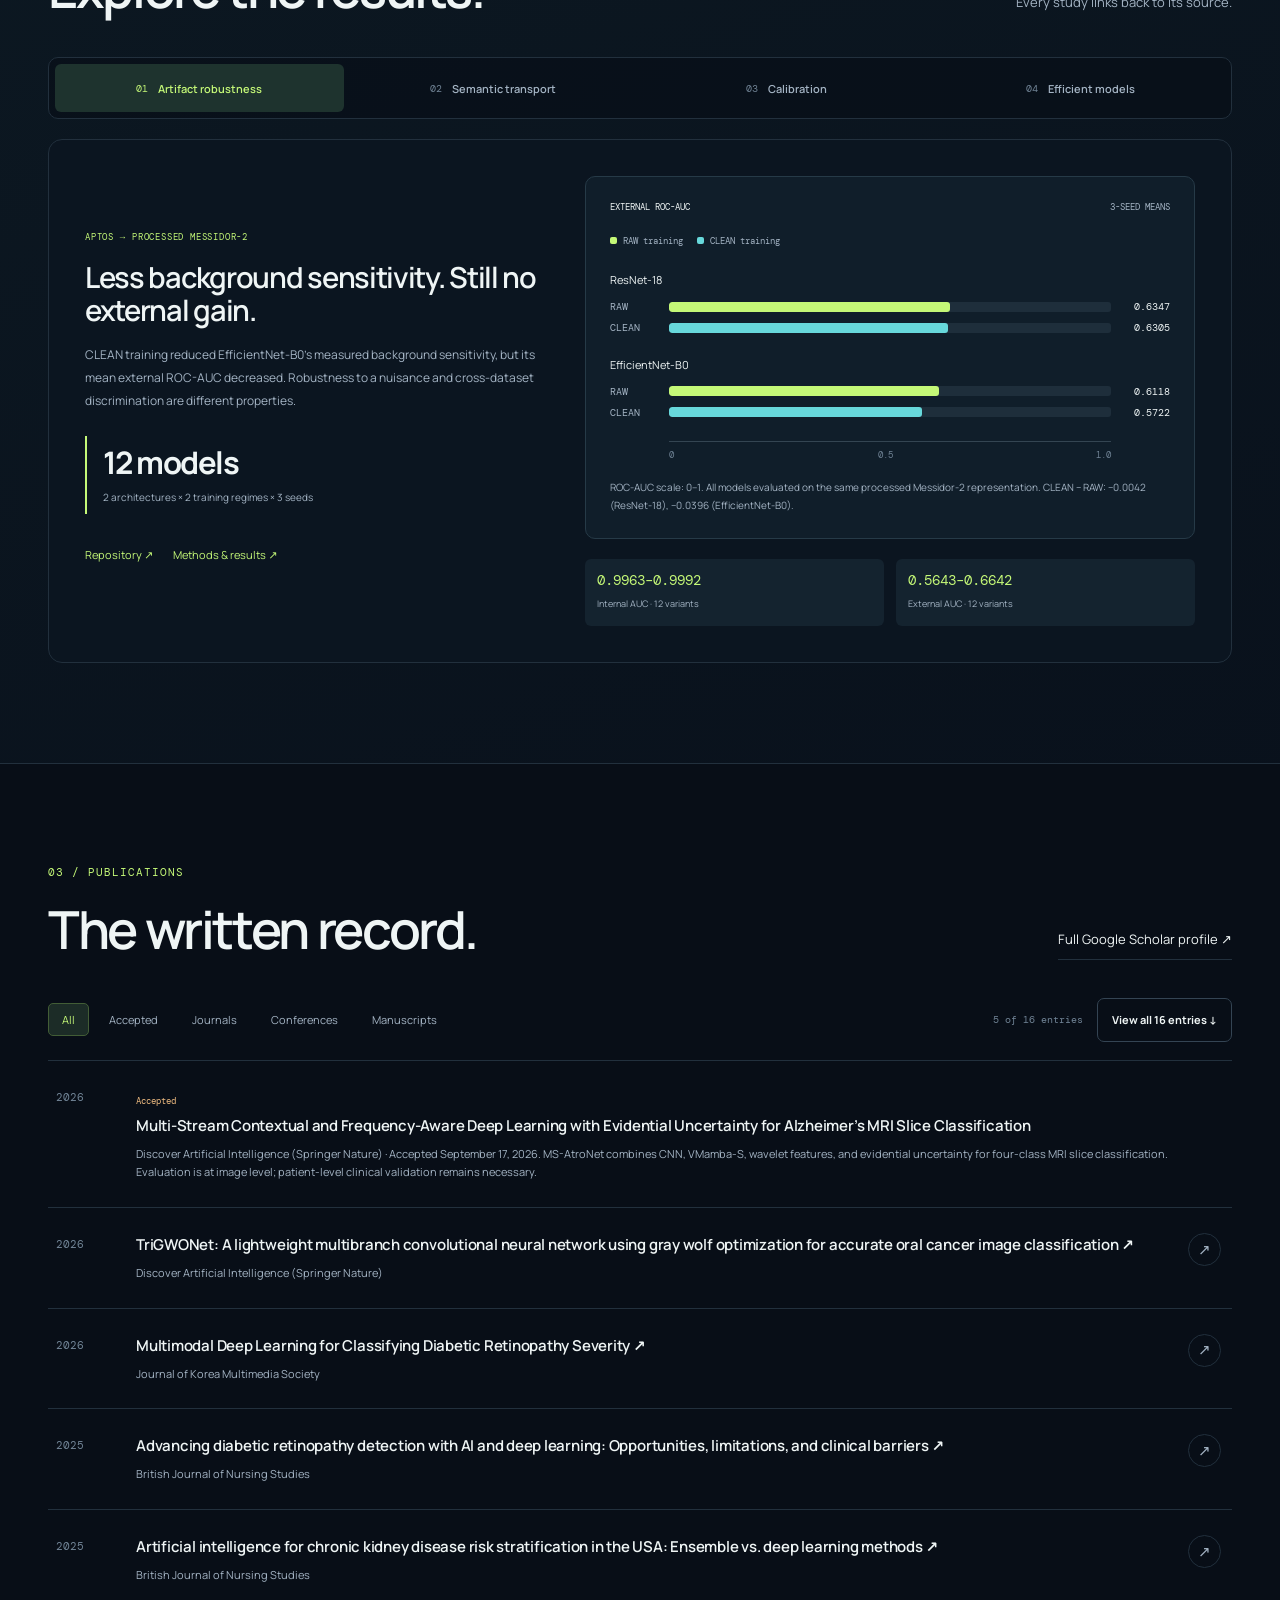
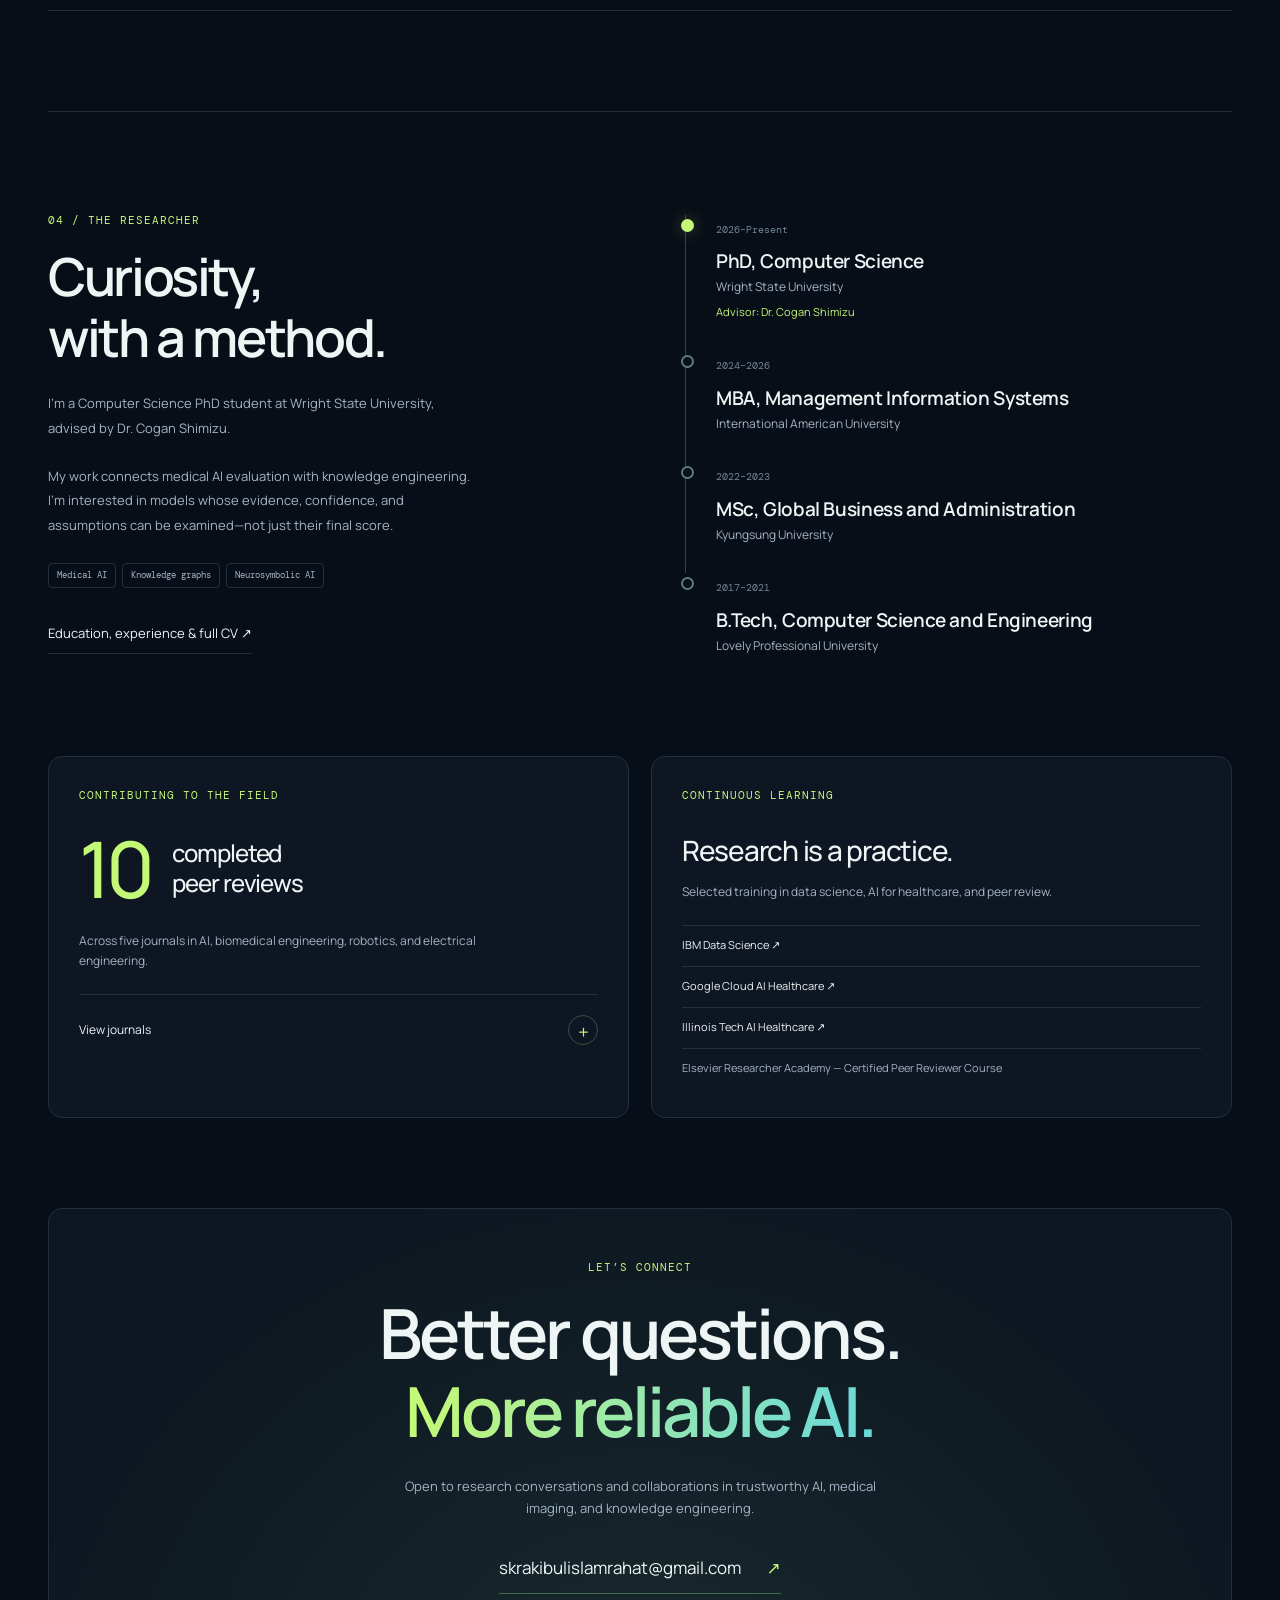
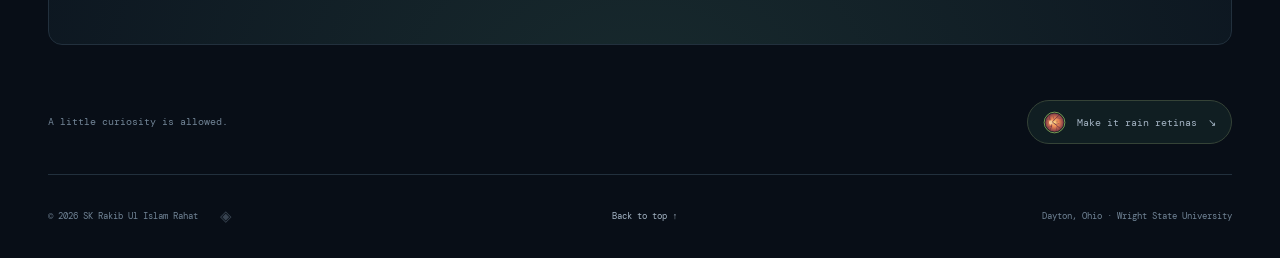
==== commit c7b7a3f9: "Update portfolio introduction for fifth research project" ====
--- a/index.html
+++ b/index.html
@@ -16,7 +16,7 @@
 <section class="hero shell" id="top" aria-labelledby="heroTitle"><div class="hero-copy"><div class="eyebrow"><span class="status-dot"></span> PhD student · Wright State University</div><div class="identity"><button type="button" class="portrait-button" data-hello aria-label="Say hello to Rahat"><img src="assets/headshot.png" alt="SK Rakib Ul Islam Rahat" width="58" height="58"></button><div><button type="button" class="name-button" data-hello>SK Rakib Ul Islam Rahat</button><span>Computer Science · Dayton, Ohio</span></div></div><h1 id="heroTitle">Making AI<br>worth <span class="gradient-text">trusting.</span></h1><p class="hero-description">I study how medical AI fails beyond the benchmark—and how better evaluation and structured knowledge can make it more reliable.</p><div class="hero-actions"><a class="button primary" href="#research">Explore my research <span aria-hidden="true">↘</span></a><a class="button secondary" href="resume.html">View academic CV <span aria-hidden="true">↗</span></a></div><div class="hero-social"><a href="https://scholar.google.com/citations?user=0X1eRi8AAAAJ" target="_blank" rel="noopener noreferrer">Google Scholar ↗</a><span aria-hidden="true">/</span><a href="https://github.com/skrakibulislamrahat" target="_blank" rel="noopener noreferrer">GitHub ↗</a><span aria-hidden="true">/</span><a href="https://orcid.org/0009-0005-0744-8398" target="_blank" rel="noopener noreferrer">ORCID ↗</a></div></div>
 <aside class="constellation glow-card" aria-label="Explore my research themes"><div class="instrument-top"><span><span class="tiny-dot"></span> RESEARCH CONSTELLATION</span><span id="themeIndex">01 / 04</span></div><button type="button" class="orb-stage" id="orbControl" aria-label="Next research theme" aria-describedby="orbHint"><span class="orb-visual" aria-hidden="true"><svg id="researchOrb" viewBox="0 0 480 350" role="presentation"></svg><span class="orbit-label orbit-label-a">MEDICAL IMAGING</span><span class="orbit-label orbit-label-b">KNOWLEDGE ENGINEERING</span><span class="orb-center"><span>BEYOND</span><strong>accuracy.</strong></span></span></button><div class="orb-toolbar"><span id="orbHint"><span class="mouse-hint">Drag or tap to explore</span><span class="touch-hint">Swipe or tap to explore</span></span></div><div class="theme-switch" role="group" aria-label="Research themes"><button type="button" data-theme="0" aria-pressed="true"><span>01</span> Artifacts</button><button type="button" data-theme="1" aria-pressed="false"><span>02</span> Dataset shift</button><button type="button" data-theme="2" aria-pressed="false"><span>03</span> Calibration</button><button type="button" data-theme="3" aria-pressed="false"><span>04</span> Knowledge</button></div><div class="theme-caption" aria-live="polite"><p id="themeQuestion">What did the model actually learn?</p><span id="themeDescription">Testing sensitivity to cues outside the retinal field.</span></div><a id="themeExplore" class="theme-explore" href="#evidence"><span>Explore the artifact study</span><span aria-hidden="true">↗</span></a></aside></section>
 <div class="shell"><div class="metrics-strip" id="metrics"><div><strong>100+</strong><span>Citations</span></div><div><strong>13</strong><span>Published + accepted</span></div><div><strong>10</strong><span>Completed peer reviews</span></div><p>Medical imaging.<br>Reliable ML.<br><span>Knowledge engineering.</span></p></div></div>
-<section class="section shell" id="research" aria-labelledby="researchTitle"><div class="section-heading"><div><span class="eyebrow">01 / SELECTED RESEARCH</span><h2 id="researchTitle">Good accuracy is<br>only the beginning.</h2></div><p>Four connected studies of what models learn, how they transfer, and when their confidence breaks.</p></div><div class="projects-grid" id="projects"></div></section>
+<section class="section shell" id="research" aria-labelledby="researchTitle"><div class="section-heading"><div><span class="eyebrow">01 / SELECTED RESEARCH</span><h2 id="researchTitle">Good accuracy is<br>only the beginning.</h2></div><p>Five connected studies of what models learn, how they transfer, and when their confidence breaks.</p></div><div class="projects-grid" id="projects"></div></section>
 <section class="evidence-section" id="evidence" aria-labelledby="evidenceTitle"><div class="shell section"><div class="section-heading"><div><span class="eyebrow">02 / THE EVIDENCE DESK</span><h2 id="evidenceTitle">Explore the results.</h2></div><p>Research findings you can inspect.<br>Every study links back to its source.</p></div><div class="evidence-tabs" role="tablist" aria-label="Research evidence"><button id="tab-artifacts" type="button" role="tab" aria-selected="true" aria-controls="panel-artifacts" data-study="artifacts">01 <span>Artifact robustness</span></button><button id="tab-semantic" type="button" role="tab" aria-selected="false" tabindex="-1" aria-controls="panel-semantic" data-study="semantic">02 <span>Semantic transport</span></button><button id="tab-calibration" type="button" role="tab" aria-selected="false" tabindex="-1" aria-controls="panel-calibration" data-study="calibration">03 <span>Calibration</span></button><button id="tab-lightweight" type="button" role="tab" aria-selected="false" tabindex="-1" aria-controls="panel-lightweight" data-study="lightweight">04 <span>Efficient models</span></button></div><div id="evidencePanels"></div></div></section>
 <section class="section shell" id="publications" aria-labelledby="publicationsTitle"><div class="section-heading"><div><span class="eyebrow">03 / PUBLICATIONS</span><h2 id="publicationsTitle">The written record.</h2></div><a class="text-link" href="https://scholar.google.com/citations?user=0X1eRi8AAAAJ" target="_blank" rel="noopener noreferrer">Full Google Scholar profile <span aria-hidden="true">↗</span></a></div><div class="publication-toolbar"><div class="publication-filters" role="group" aria-label="Filter publications" id="publicationFilters"></div><div class="publication-actions"><span class="publication-count" id="publicationCount" aria-live="polite"></span><button class="button secondary show-more" id="showPublications" type="button" aria-controls="publicationList" aria-expanded="false">View all publications ↓</button></div></div><div class="publication-list" id="publicationList"></div></section>
 <section class="section shell about-section" id="about" aria-labelledby="aboutTitle"><div class="about-copy"><span class="eyebrow">04 / THE RESEARCHER</span><h2 id="aboutTitle">Curiosity,<br>with a method.</h2><p>I’m a Computer Science PhD student at Wright State University, advised by Dr. Cogan Shimizu.</p><p>My work connects medical AI evaluation with knowledge engineering. I’m interested in models whose evidence, confidence, and assumptions can be examined—not just their final score.</p><div class="topic-tags"><span>Medical AI</span><span>Knowledge graphs</span><span>Neurosymbolic AI</span></div><a class="text-link" href="resume.html">Education, experience & full CV ↗</a></div><div class="education-timeline" id="education"></div></section>
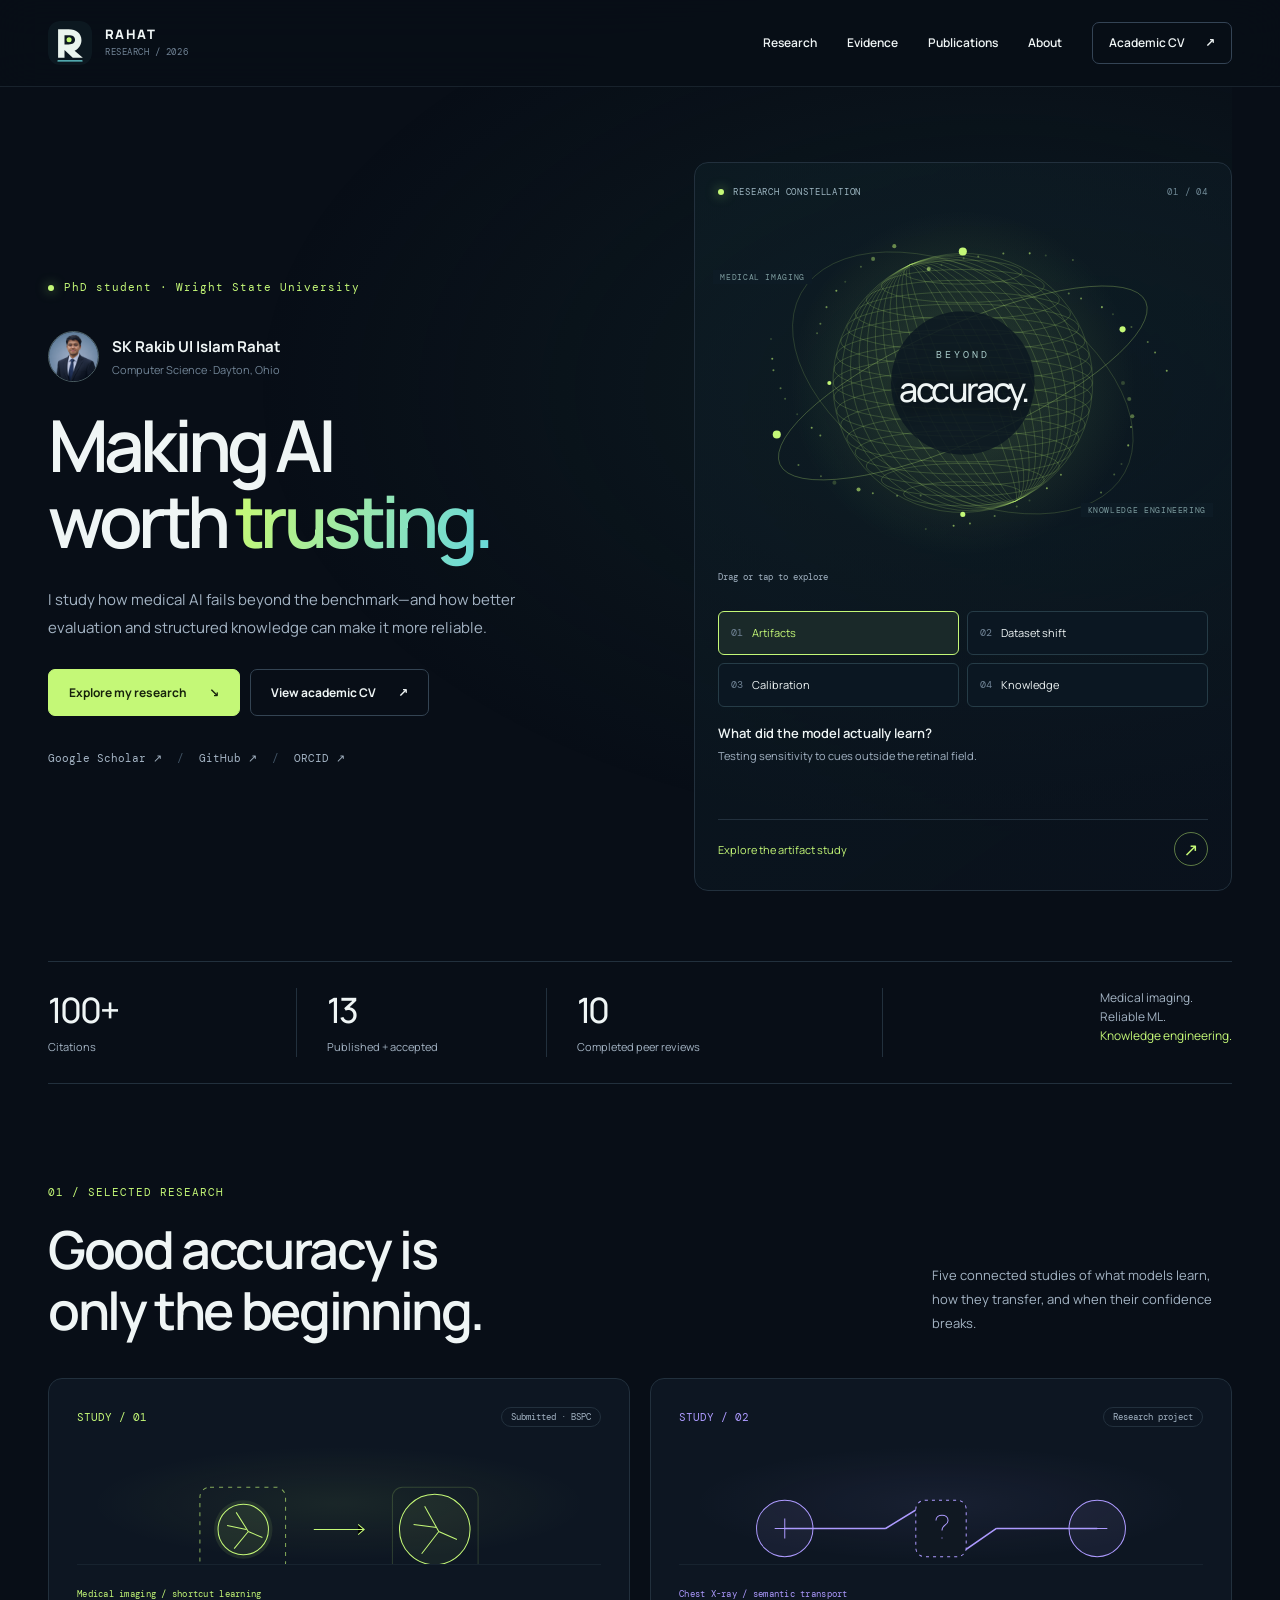
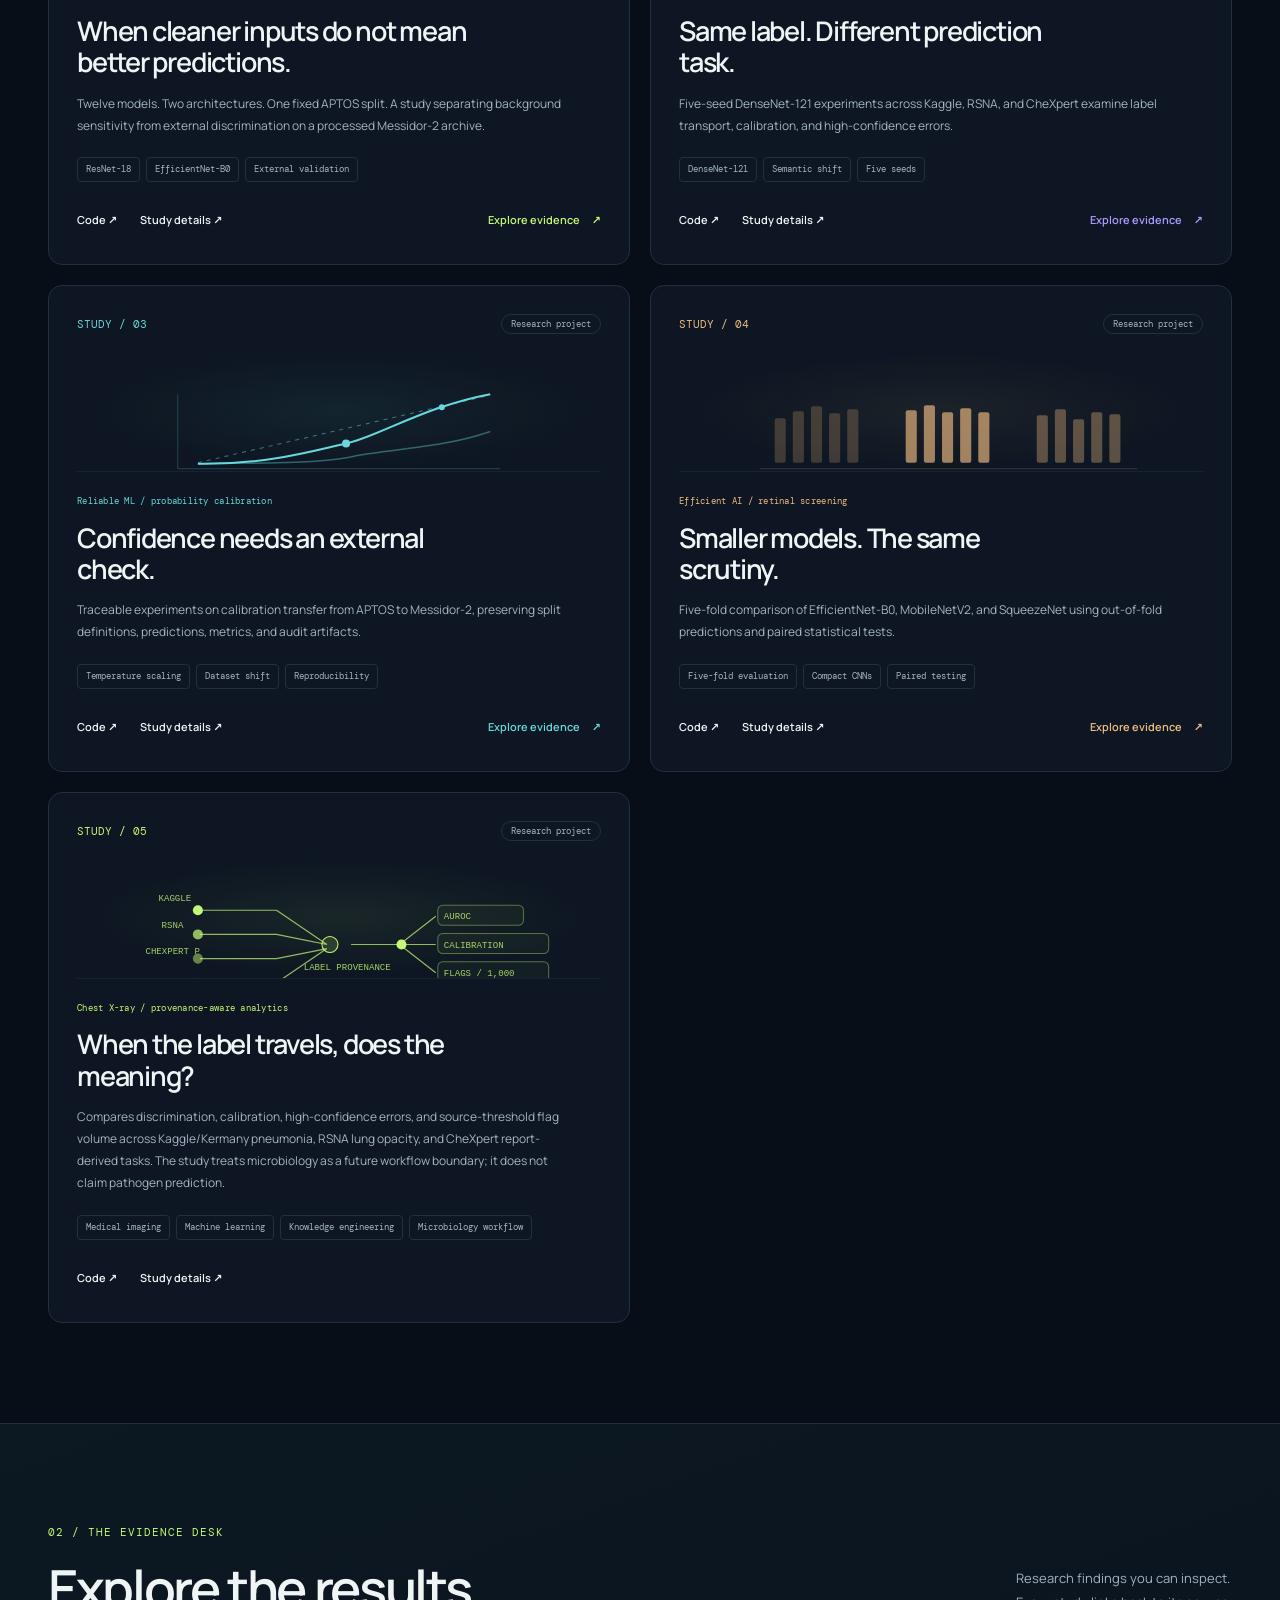
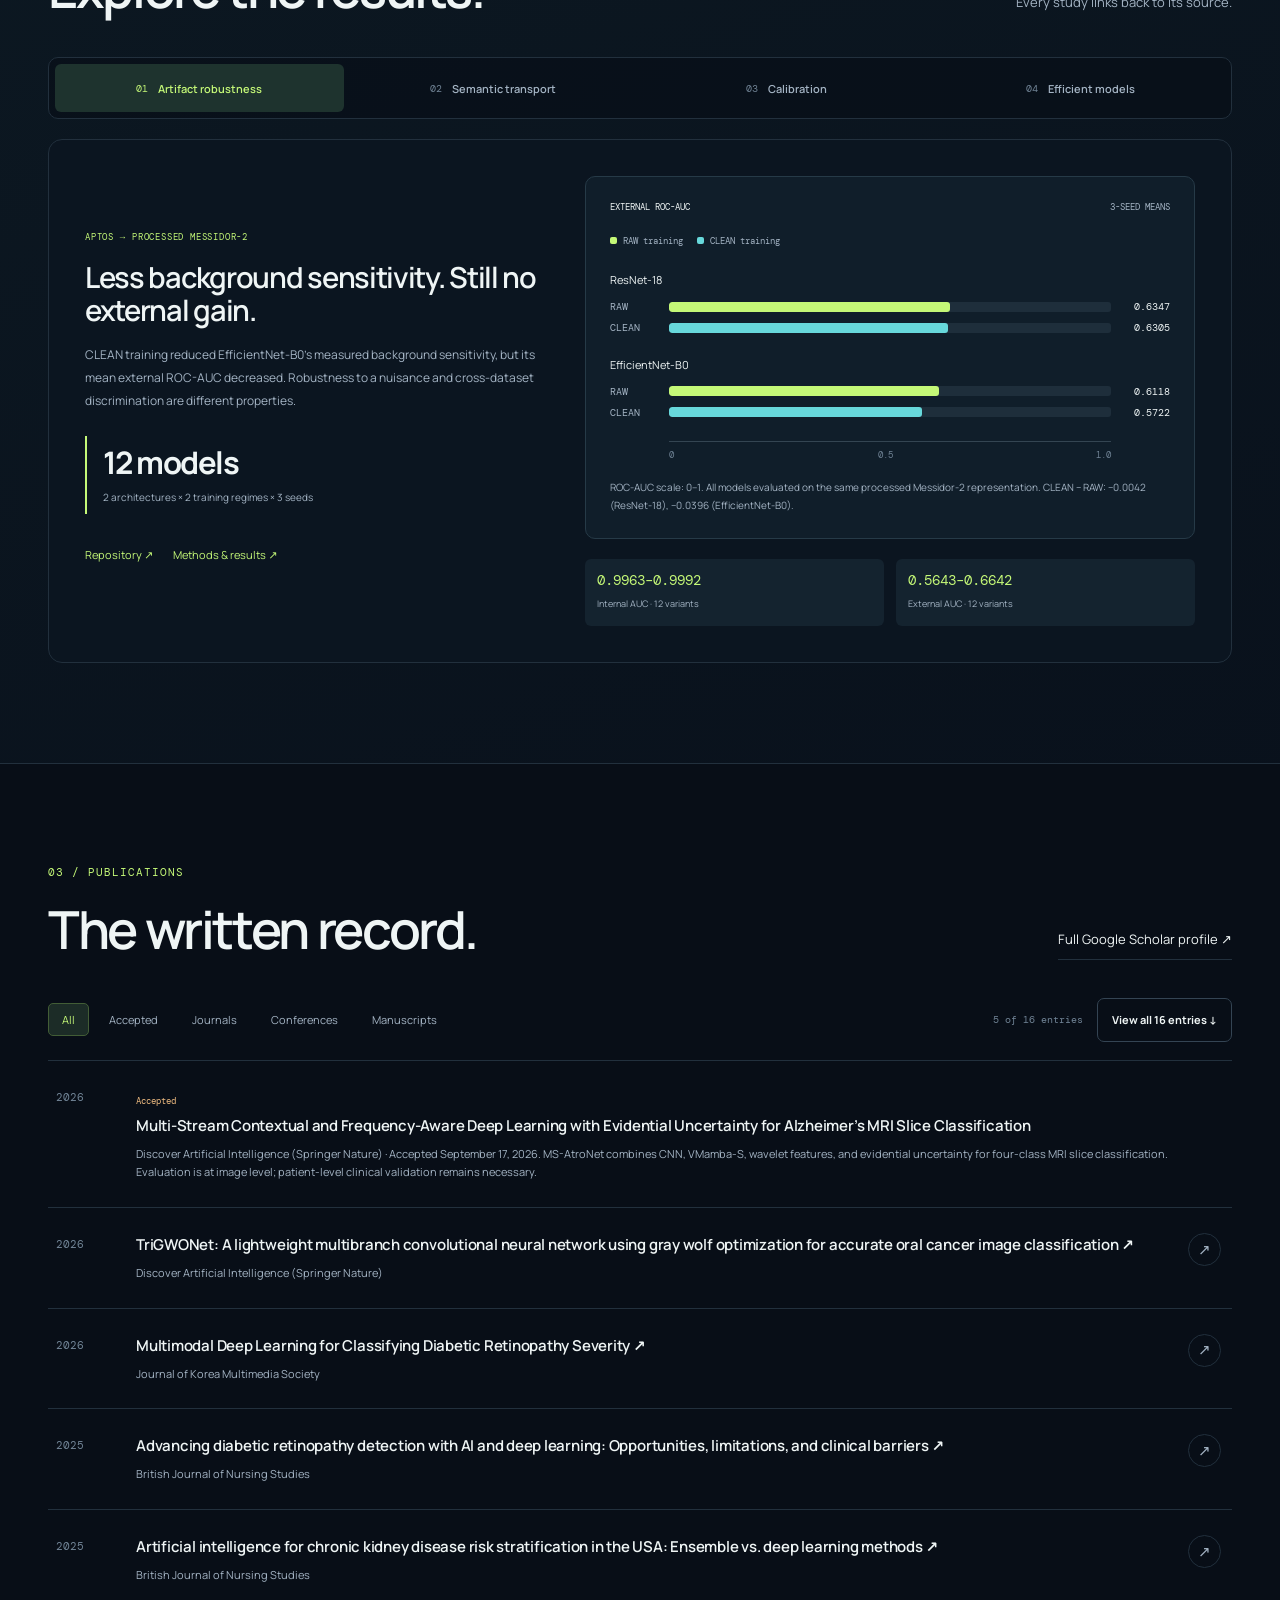
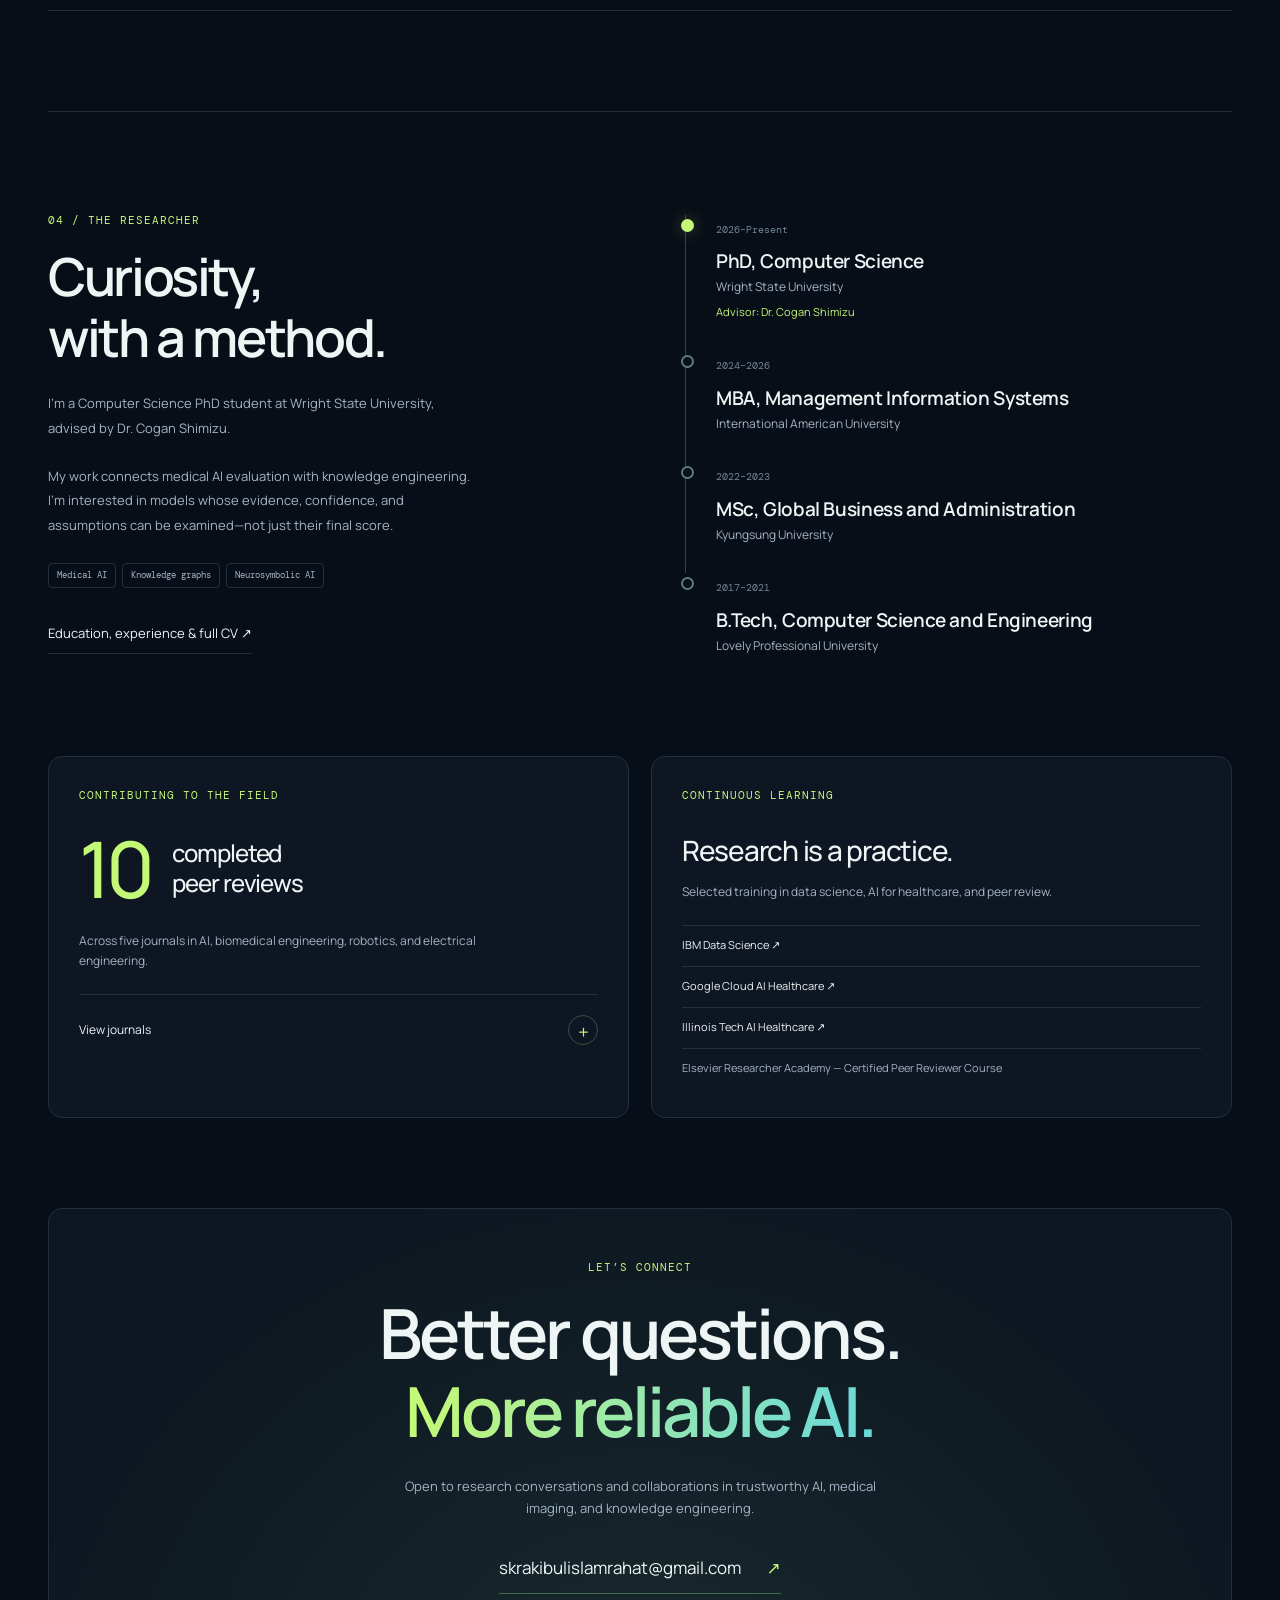
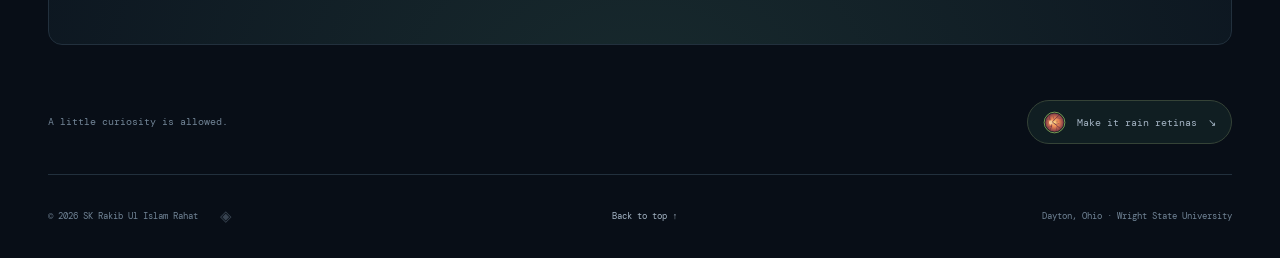
==== commit 4a3ed413: "Refresh portfolio project graphic renderer" ====
--- a/index.html
+++ b/index.html
@@ -7,7 +7,7 @@
 <meta property="og:title" content="SK Rakib Ul Islam Rahat — Trustworthy AI Research"><meta property="og:description" content="Medical imaging. Reliable machine learning. Knowledge engineering. Explore the research, evidence, and publications."><meta property="og:type" content="website"><meta property="og:url" content="https://skrakibulislamrahat.github.io/">
 <link rel="canonical" href="https://skrakibulislamrahat.github.io/"><link rel="icon" href="assets/rahat-icon.png?v=9" sizes="192x192" type="image/png"><link rel="icon" href="assets/rahat-mark.svg?v=9" type="image/svg+xml"><link rel="apple-touch-icon" href="assets/rahat-touch.png?v=9">
 <link rel="preconnect" href="https://fonts.googleapis.com"><link rel="preconnect" href="https://fonts.gstatic.com" crossorigin><link href="https://fonts.googleapis.com/css2?family=DM+Mono:wght@400;500&family=Manrope:wght@400;500;600;700;800&display=swap" rel="stylesheet">
-<link rel="stylesheet" href="css/portfolio.css?v=9"><link rel="stylesheet" href="desk/entry.css?v=1"><script src="data/site-data.js?v=8" defer></script><script src="js/portfolio.js?v=9.4" defer></script>
+<link rel="stylesheet" href="css/portfolio.css?v=9"><link rel="stylesheet" href="desk/entry.css?v=1"><script src="data/site-data.js?v=8" defer></script><script src="js/portfolio.js?v=9.5" defer></script>
 </head>
 <body>
 <a class="skip-link" href="#main">Skip to content</a><div class="pointer-aura" aria-hidden="true"></div>
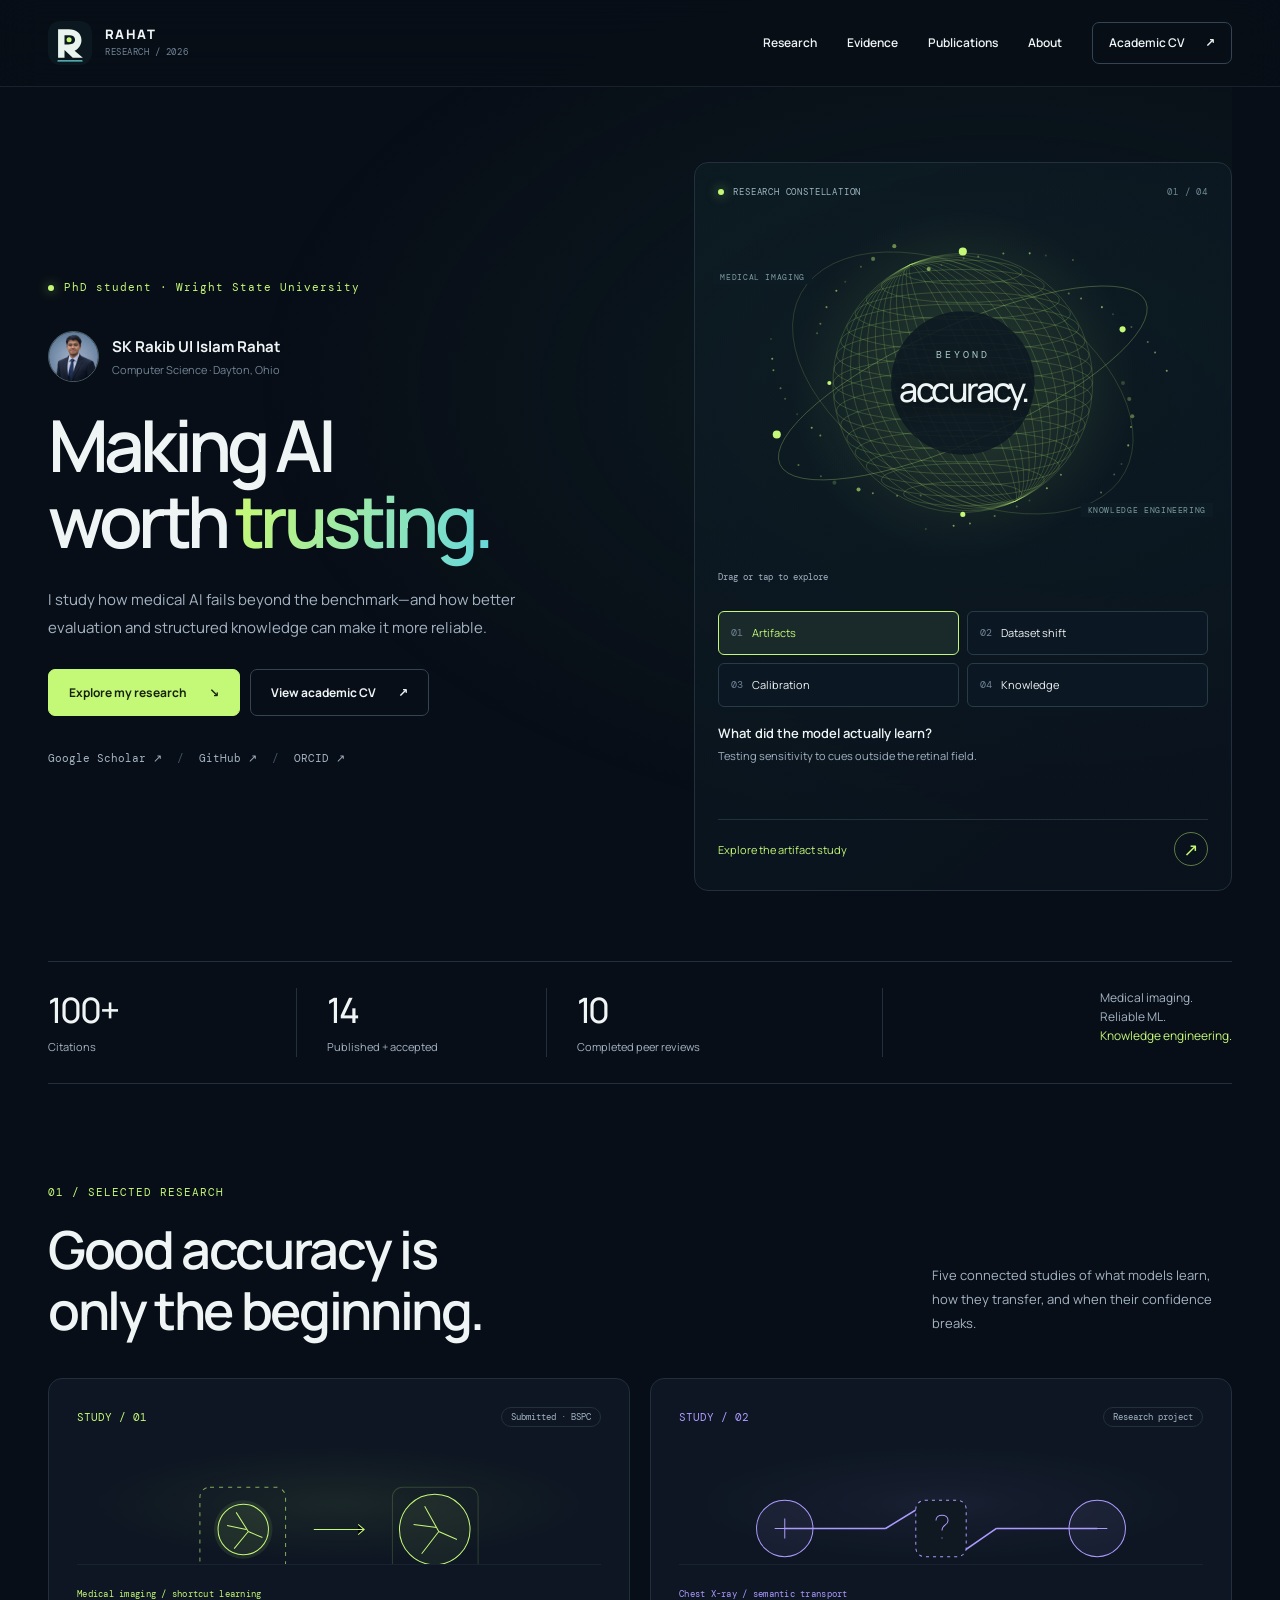
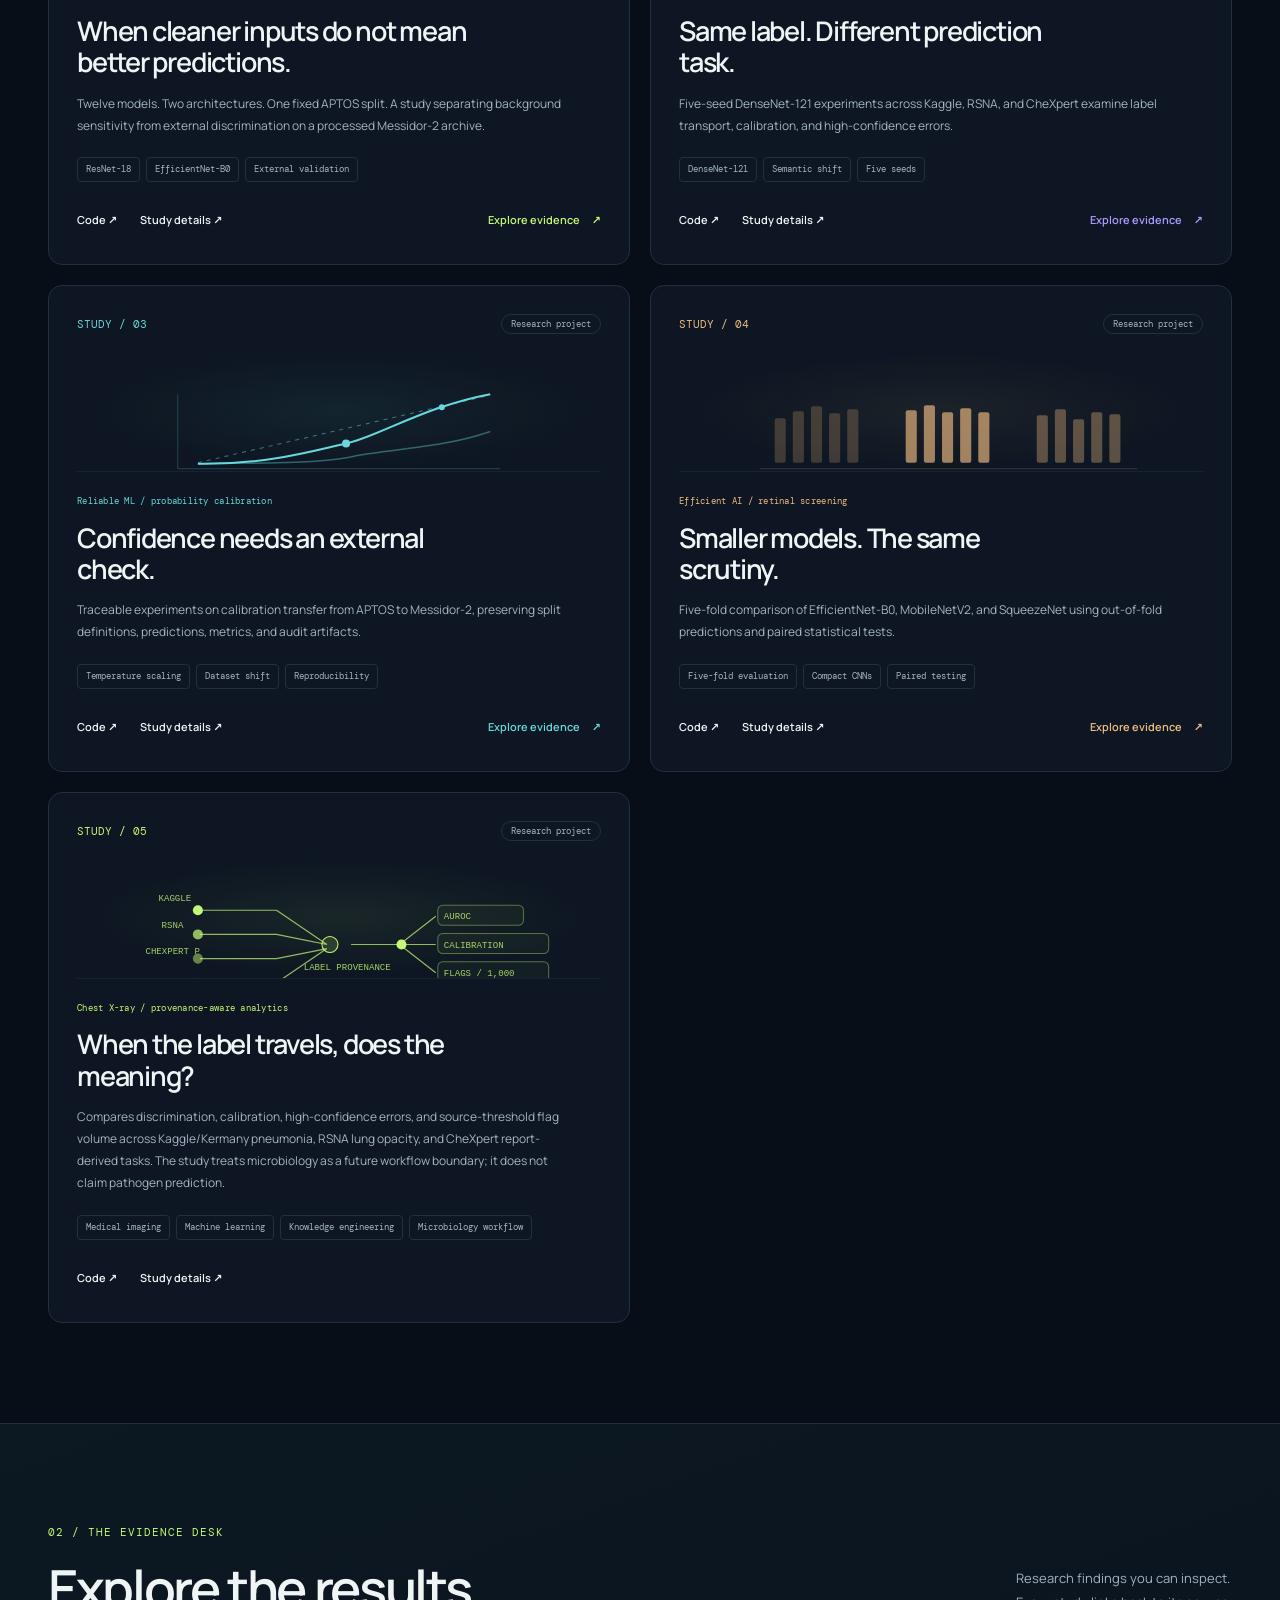
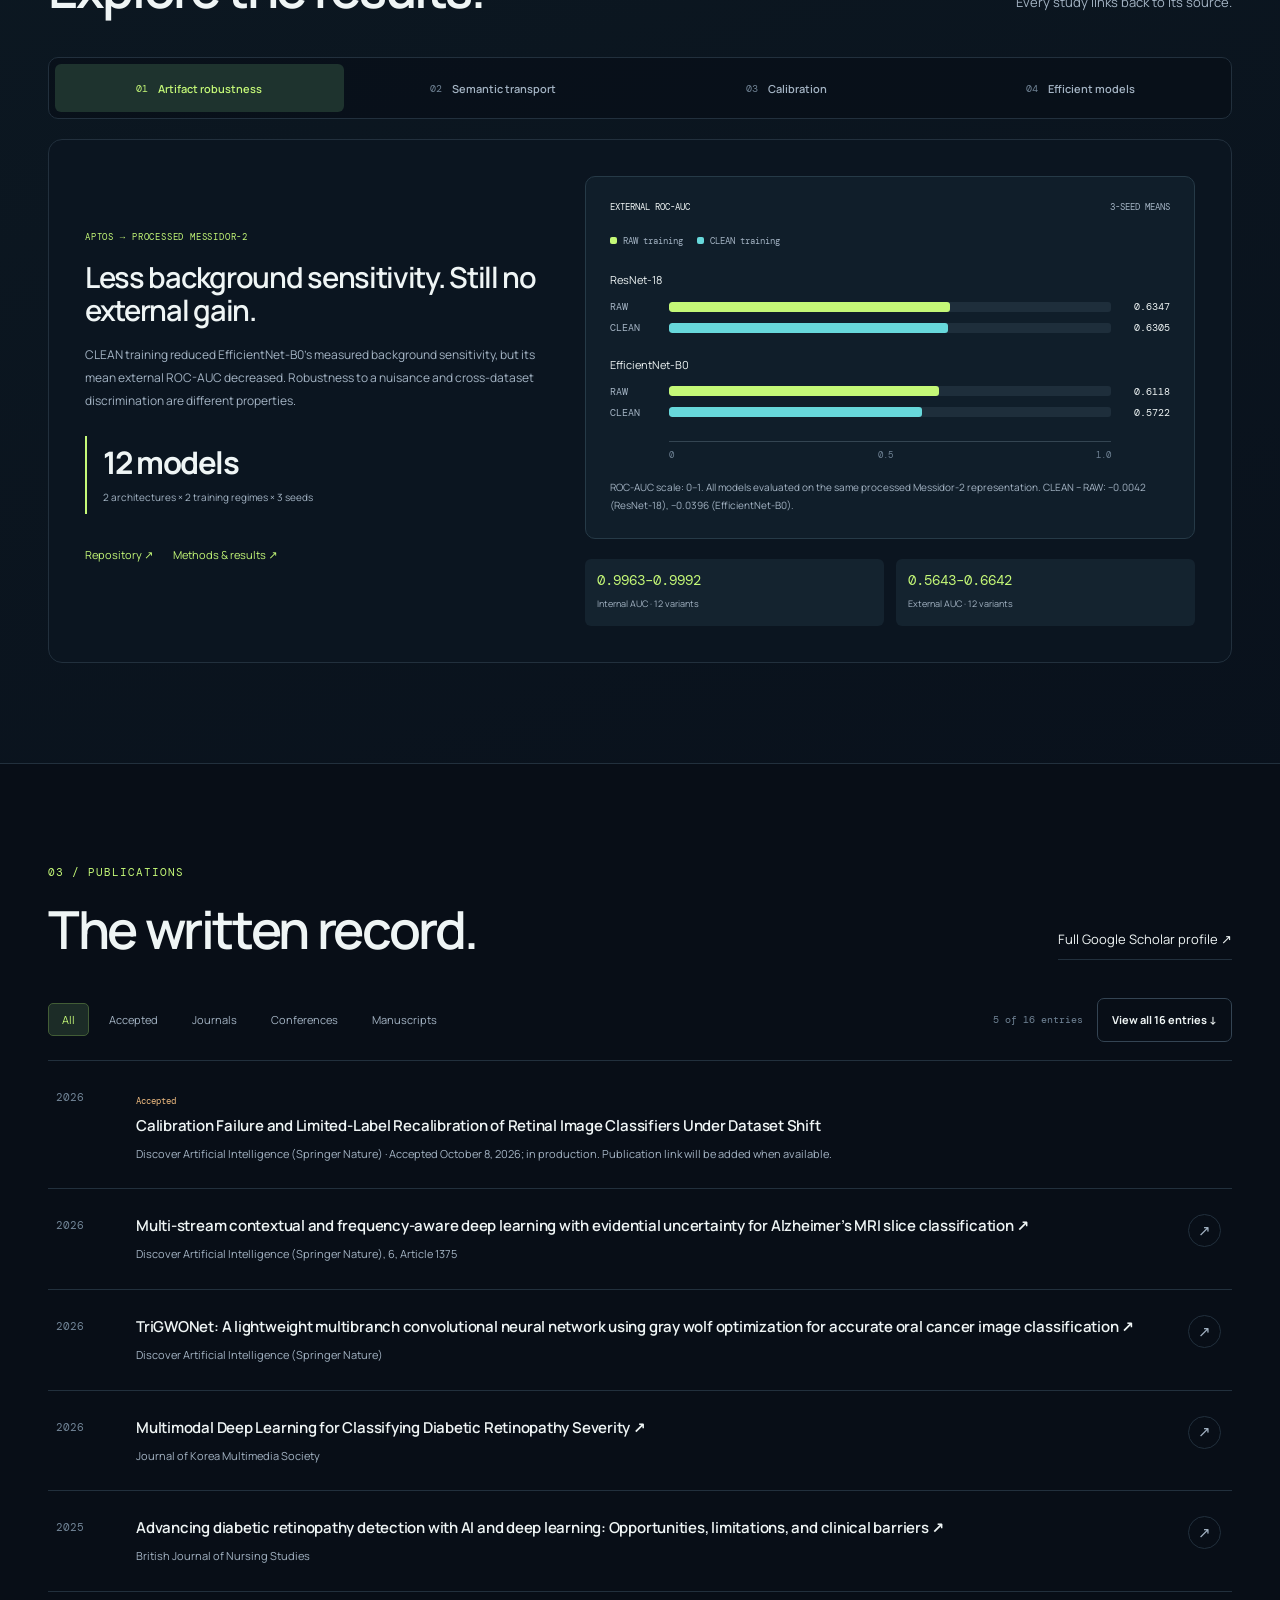
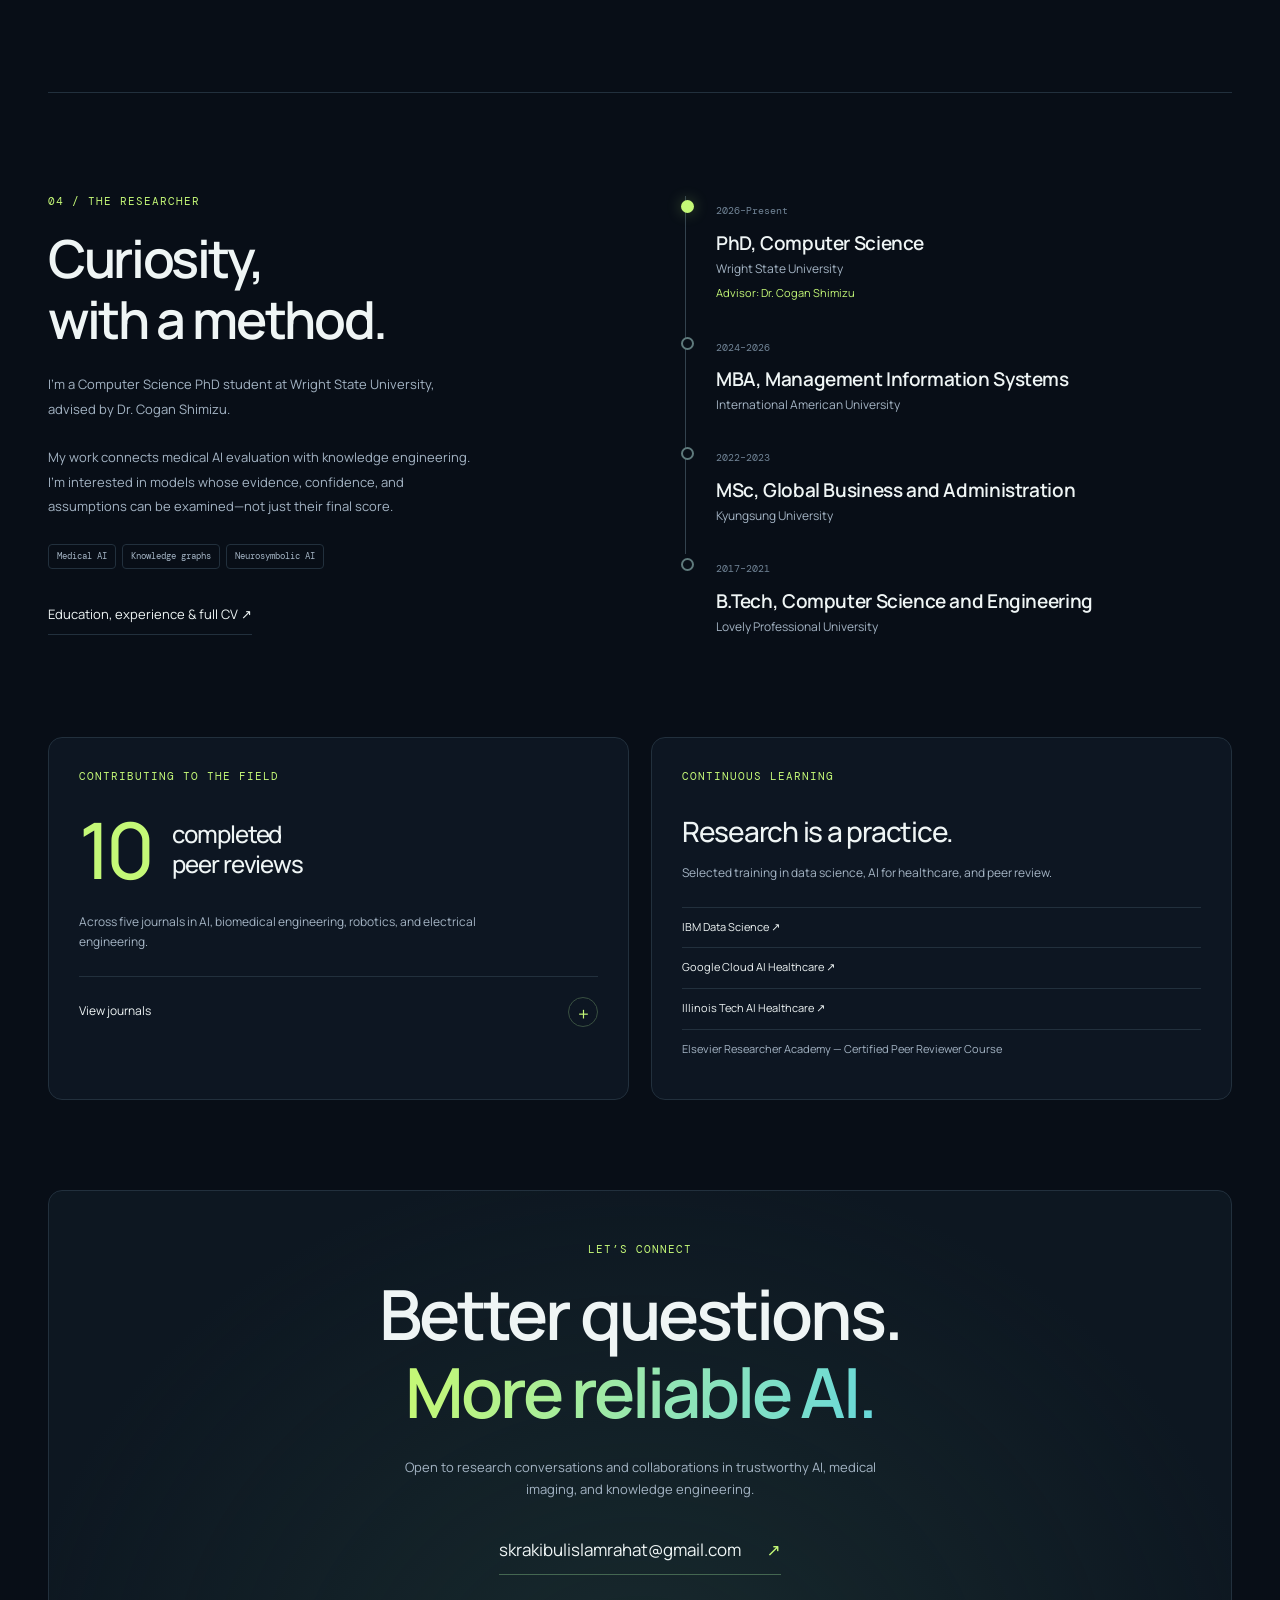
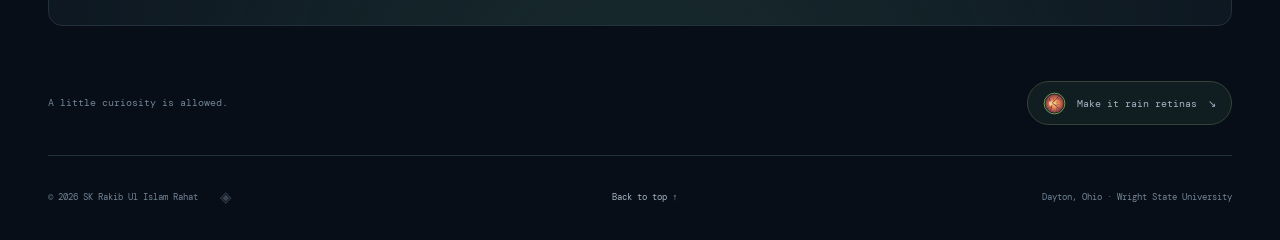
==== commit 19a3027d: "Update Alzheimer's publication and calibration acceptance; sync portfolio and CV Move the Alzheimer'" ====
--- a/index.html
+++ b/index.html
@@ -7,7 +7,7 @@
 <meta property="og:title" content="SK Rakib Ul Islam Rahat — Trustworthy AI Research"><meta property="og:description" content="Medical imaging. Reliable machine learning. Knowledge engineering. Explore the research, evidence, and publications."><meta property="og:type" content="website"><meta property="og:url" content="https://skrakibulislamrahat.github.io/">
 <link rel="canonical" href="https://skrakibulislamrahat.github.io/"><link rel="icon" href="assets/rahat-icon.png?v=9" sizes="192x192" type="image/png"><link rel="icon" href="assets/rahat-mark.svg?v=9" type="image/svg+xml"><link rel="apple-touch-icon" href="assets/rahat-touch.png?v=9">
 <link rel="preconnect" href="https://fonts.googleapis.com"><link rel="preconnect" href="https://fonts.gstatic.com" crossorigin><link href="https://fonts.googleapis.com/css2?family=DM+Mono:wght@400;500&family=Manrope:wght@400;500;600;700;800&display=swap" rel="stylesheet">
-<link rel="stylesheet" href="css/portfolio.css?v=9"><link rel="stylesheet" href="desk/entry.css?v=1"><script src="data/site-data.js?v=8" defer></script><script src="js/portfolio.js?v=9.5" defer></script>
+<link rel="stylesheet" href="css/portfolio.css?v=9"><link rel="stylesheet" href="desk/entry.css?v=1"><script src="data/site-data.js?v=20261015" defer></script><script src="js/portfolio.js?v=9.5" defer></script>
 </head>
 <body>
 <a class="skip-link" href="#main">Skip to content</a><div class="pointer-aura" aria-hidden="true"></div>
@@ -15,7 +15,7 @@
 <main id="main">
 <section class="hero shell" id="top" aria-labelledby="heroTitle"><div class="hero-copy"><div class="eyebrow"><span class="status-dot"></span> PhD student · Wright State University</div><div class="identity"><button type="button" class="portrait-button" data-hello aria-label="Say hello to Rahat"><img src="assets/headshot.png" alt="SK Rakib Ul Islam Rahat" width="58" height="58"></button><div><button type="button" class="name-button" data-hello>SK Rakib Ul Islam Rahat</button><span>Computer Science · Dayton, Ohio</span></div></div><h1 id="heroTitle">Making AI<br>worth <span class="gradient-text">trusting.</span></h1><p class="hero-description">I study how medical AI fails beyond the benchmark—and how better evaluation and structured knowledge can make it more reliable.</p><div class="hero-actions"><a class="button primary" href="#research">Explore my research <span aria-hidden="true">↘</span></a><a class="button secondary" href="resume.html">View academic CV <span aria-hidden="true">↗</span></a></div><div class="hero-social"><a href="https://scholar.google.com/citations?user=0X1eRi8AAAAJ" target="_blank" rel="noopener noreferrer">Google Scholar ↗</a><span aria-hidden="true">/</span><a href="https://github.com/skrakibulislamrahat" target="_blank" rel="noopener noreferrer">GitHub ↗</a><span aria-hidden="true">/</span><a href="https://orcid.org/0009-0005-0744-8398" target="_blank" rel="noopener noreferrer">ORCID ↗</a></div></div>
 <aside class="constellation glow-card" aria-label="Explore my research themes"><div class="instrument-top"><span><span class="tiny-dot"></span> RESEARCH CONSTELLATION</span><span id="themeIndex">01 / 04</span></div><button type="button" class="orb-stage" id="orbControl" aria-label="Next research theme" aria-describedby="orbHint"><span class="orb-visual" aria-hidden="true"><svg id="researchOrb" viewBox="0 0 480 350" role="presentation"></svg><span class="orbit-label orbit-label-a">MEDICAL IMAGING</span><span class="orbit-label orbit-label-b">KNOWLEDGE ENGINEERING</span><span class="orb-center"><span>BEYOND</span><strong>accuracy.</strong></span></span></button><div class="orb-toolbar"><span id="orbHint"><span class="mouse-hint">Drag or tap to explore</span><span class="touch-hint">Swipe or tap to explore</span></span></div><div class="theme-switch" role="group" aria-label="Research themes"><button type="button" data-theme="0" aria-pressed="true"><span>01</span> Artifacts</button><button type="button" data-theme="1" aria-pressed="false"><span>02</span> Dataset shift</button><button type="button" data-theme="2" aria-pressed="false"><span>03</span> Calibration</button><button type="button" data-theme="3" aria-pressed="false"><span>04</span> Knowledge</button></div><div class="theme-caption" aria-live="polite"><p id="themeQuestion">What did the model actually learn?</p><span id="themeDescription">Testing sensitivity to cues outside the retinal field.</span></div><a id="themeExplore" class="theme-explore" href="#evidence"><span>Explore the artifact study</span><span aria-hidden="true">↗</span></a></aside></section>
-<div class="shell"><div class="metrics-strip" id="metrics"><div><strong>100+</strong><span>Citations</span></div><div><strong>13</strong><span>Published + accepted</span></div><div><strong>10</strong><span>Completed peer reviews</span></div><p>Medical imaging.<br>Reliable ML.<br><span>Knowledge engineering.</span></p></div></div>
+<div class="shell"><div class="metrics-strip" id="metrics"><div><strong>100+</strong><span>Citations</span></div><div><strong>14</strong><span>Published + accepted</span></div><div><strong>10</strong><span>Completed peer reviews</span></div><p>Medical imaging.<br>Reliable ML.<br><span>Knowledge engineering.</span></p></div></div>
 <section class="section shell" id="research" aria-labelledby="researchTitle"><div class="section-heading"><div><span class="eyebrow">01 / SELECTED RESEARCH</span><h2 id="researchTitle">Good accuracy is<br>only the beginning.</h2></div><p>Five connected studies of what models learn, how they transfer, and when their confidence breaks.</p></div><div class="projects-grid" id="projects"></div></section>
 <section class="evidence-section" id="evidence" aria-labelledby="evidenceTitle"><div class="shell section"><div class="section-heading"><div><span class="eyebrow">02 / THE EVIDENCE DESK</span><h2 id="evidenceTitle">Explore the results.</h2></div><p>Research findings you can inspect.<br>Every study links back to its source.</p></div><div class="evidence-tabs" role="tablist" aria-label="Research evidence"><button id="tab-artifacts" type="button" role="tab" aria-selected="true" aria-controls="panel-artifacts" data-study="artifacts">01 <span>Artifact robustness</span></button><button id="tab-semantic" type="button" role="tab" aria-selected="false" tabindex="-1" aria-controls="panel-semantic" data-study="semantic">02 <span>Semantic transport</span></button><button id="tab-calibration" type="button" role="tab" aria-selected="false" tabindex="-1" aria-controls="panel-calibration" data-study="calibration">03 <span>Calibration</span></button><button id="tab-lightweight" type="button" role="tab" aria-selected="false" tabindex="-1" aria-controls="panel-lightweight" data-study="lightweight">04 <span>Efficient models</span></button></div><div id="evidencePanels"></div></div></section>
 <section class="section shell" id="publications" aria-labelledby="publicationsTitle"><div class="section-heading"><div><span class="eyebrow">03 / PUBLICATIONS</span><h2 id="publicationsTitle">The written record.</h2></div><a class="text-link" href="https://scholar.google.com/citations?user=0X1eRi8AAAAJ" target="_blank" rel="noopener noreferrer">Full Google Scholar profile <span aria-hidden="true">↗</span></a></div><div class="publication-toolbar"><div class="publication-filters" role="group" aria-label="Filter publications" id="publicationFilters"></div><div class="publication-actions"><span class="publication-count" id="publicationCount" aria-live="polite"></span><button class="button secondary show-more" id="showPublications" type="button" aria-controls="publicationList" aria-expanded="false">View all publications ↓</button></div></div><div class="publication-list" id="publicationList"></div></section>
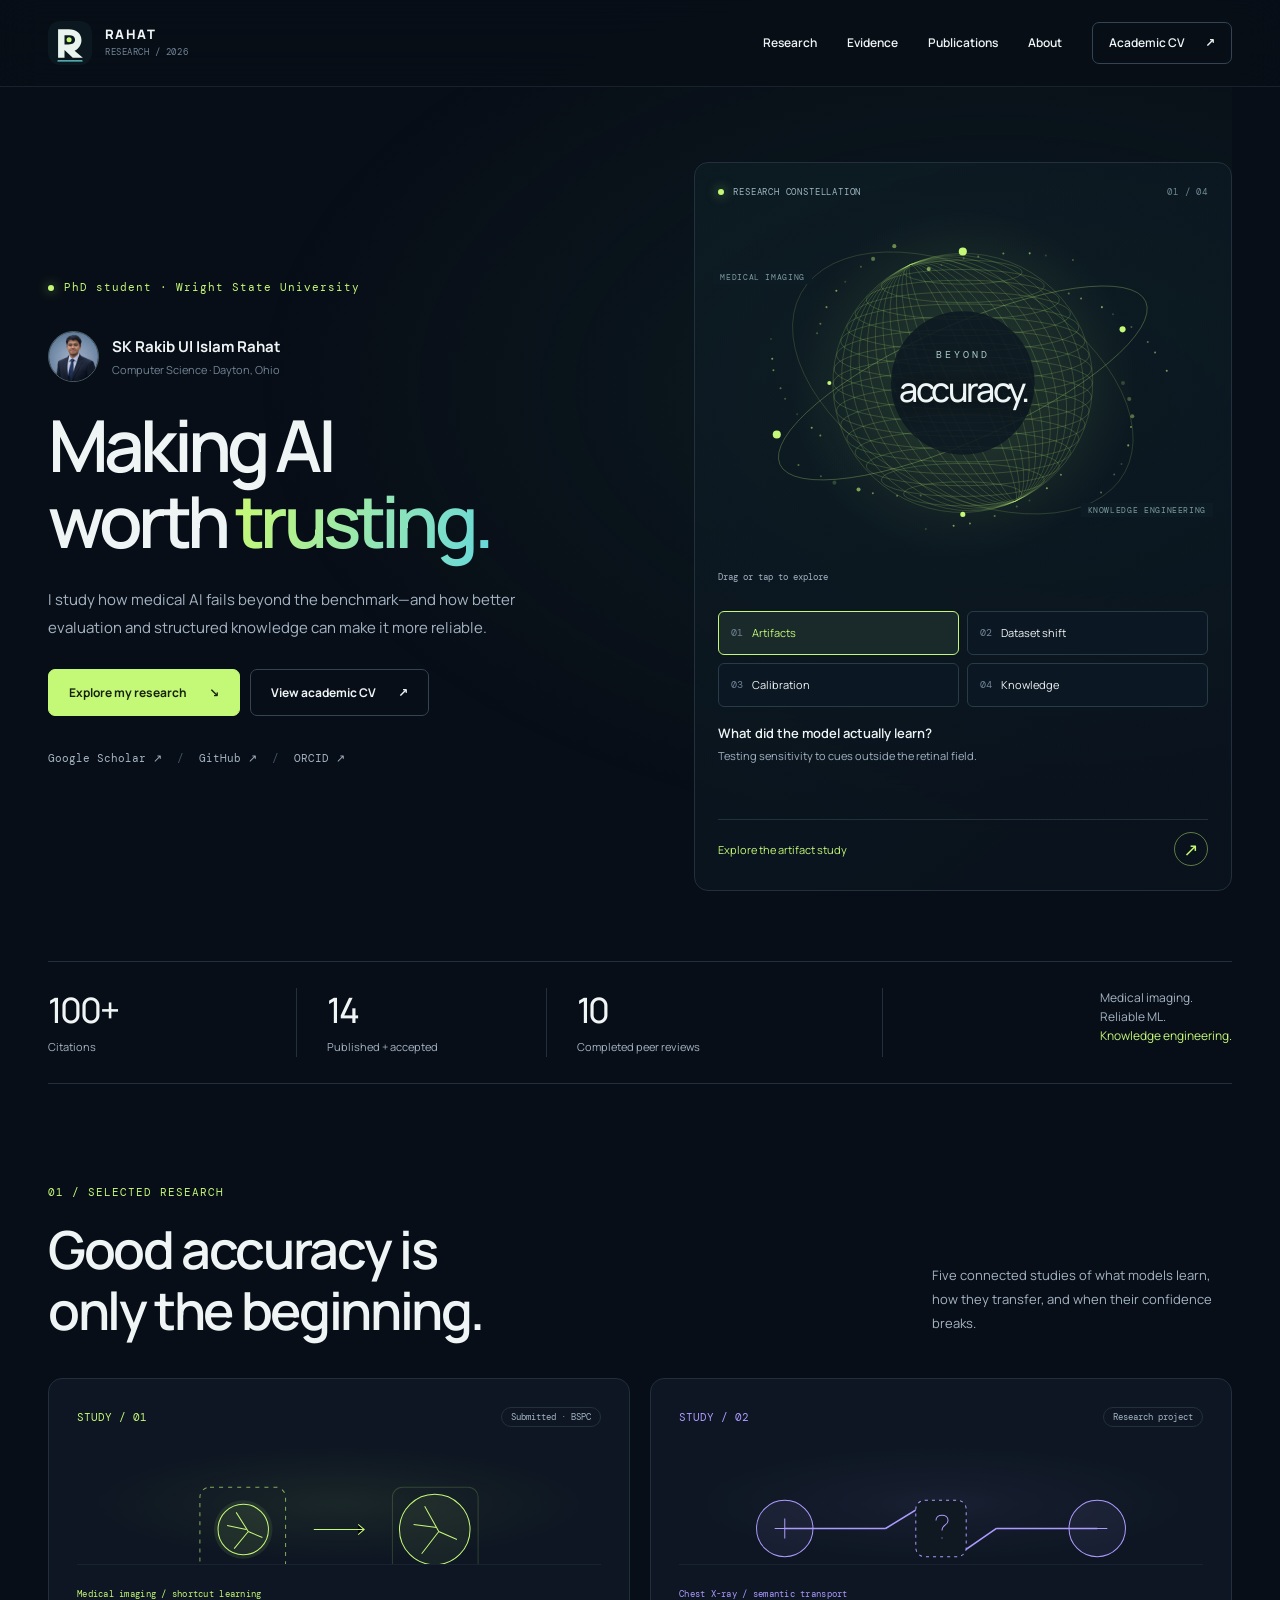
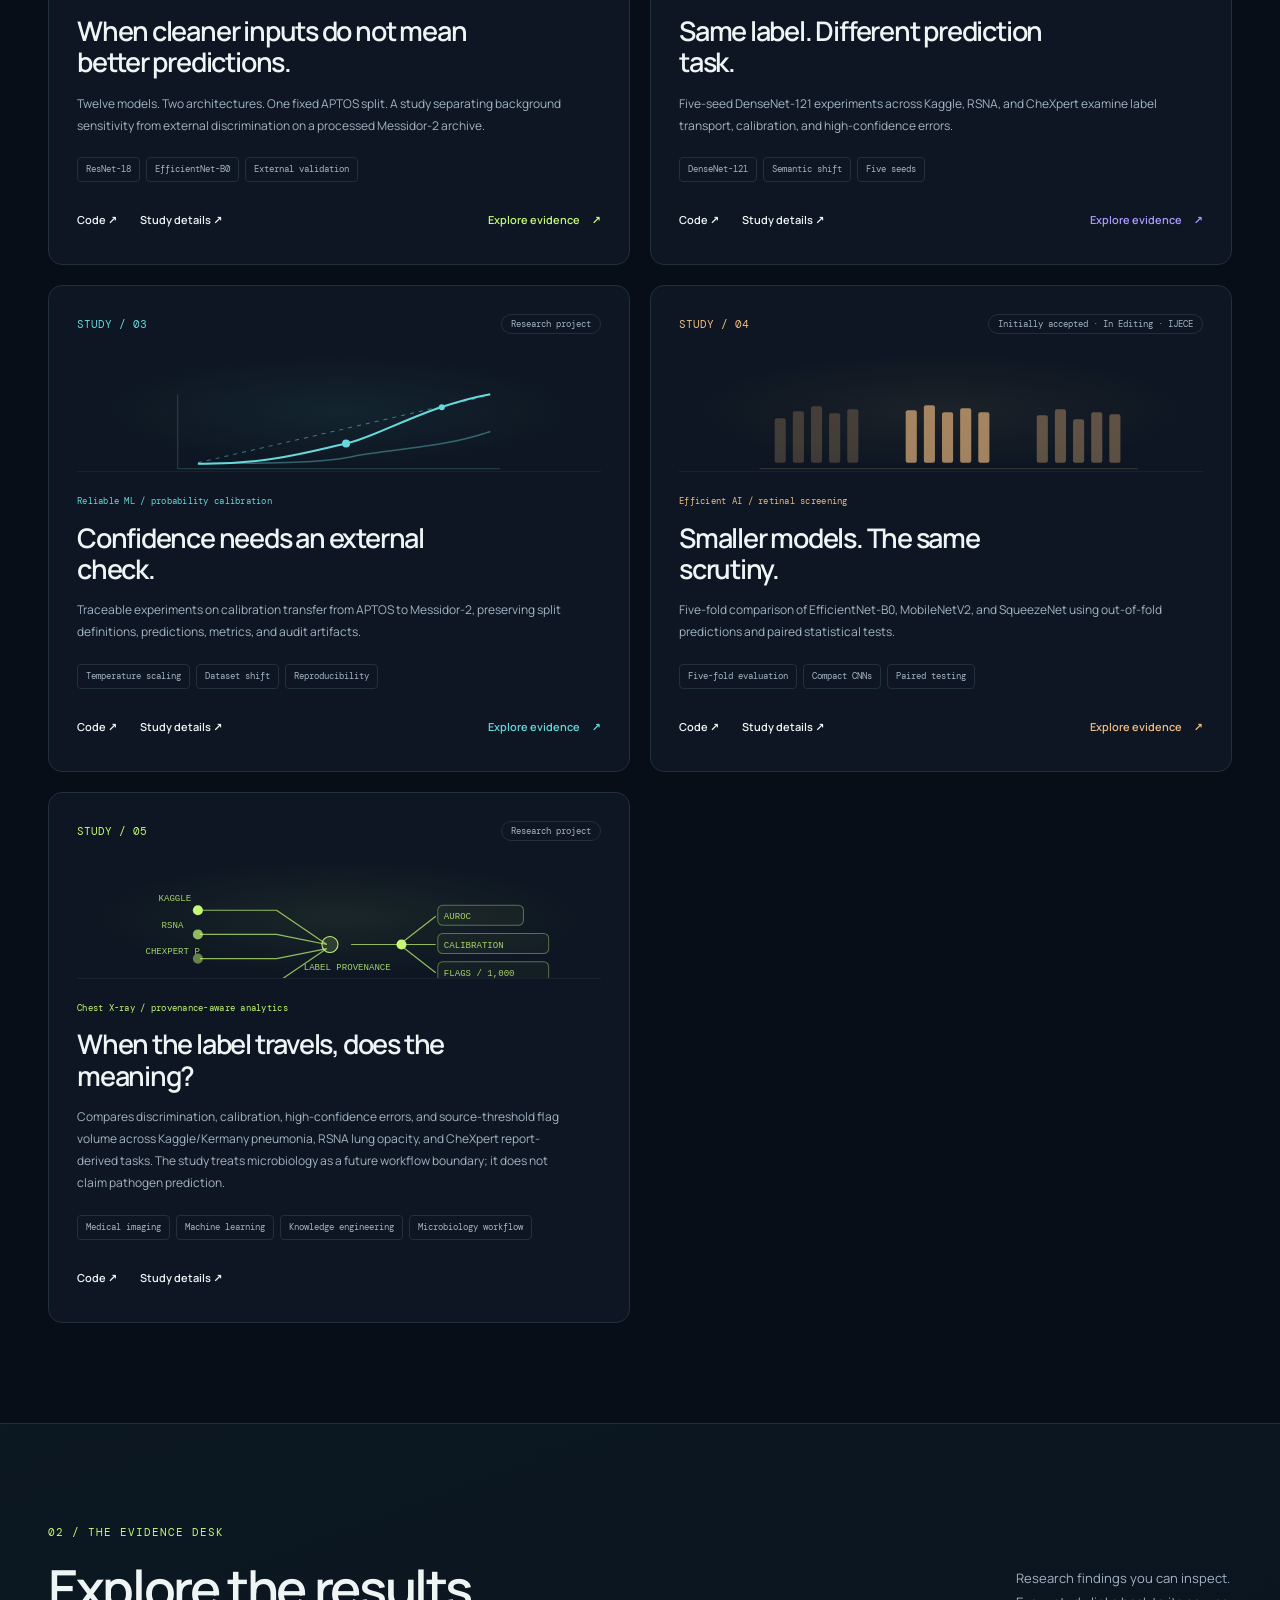
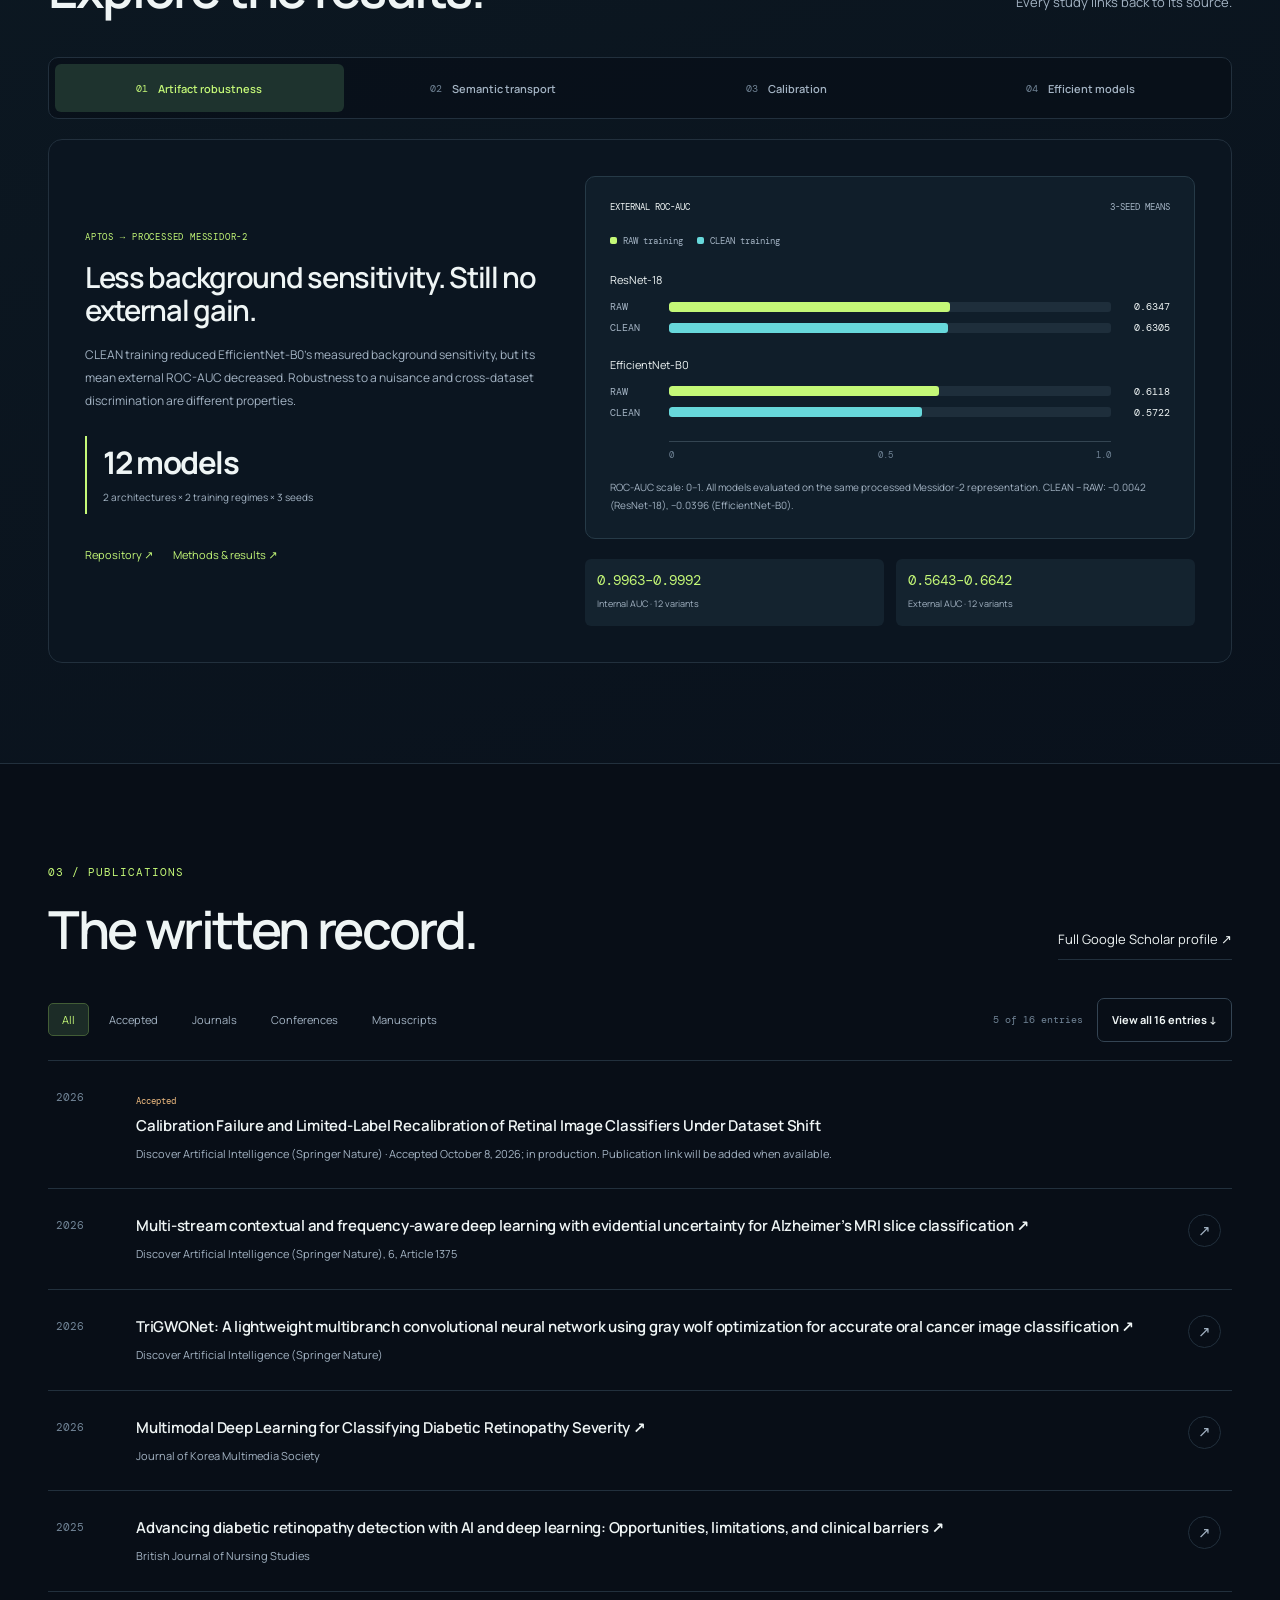
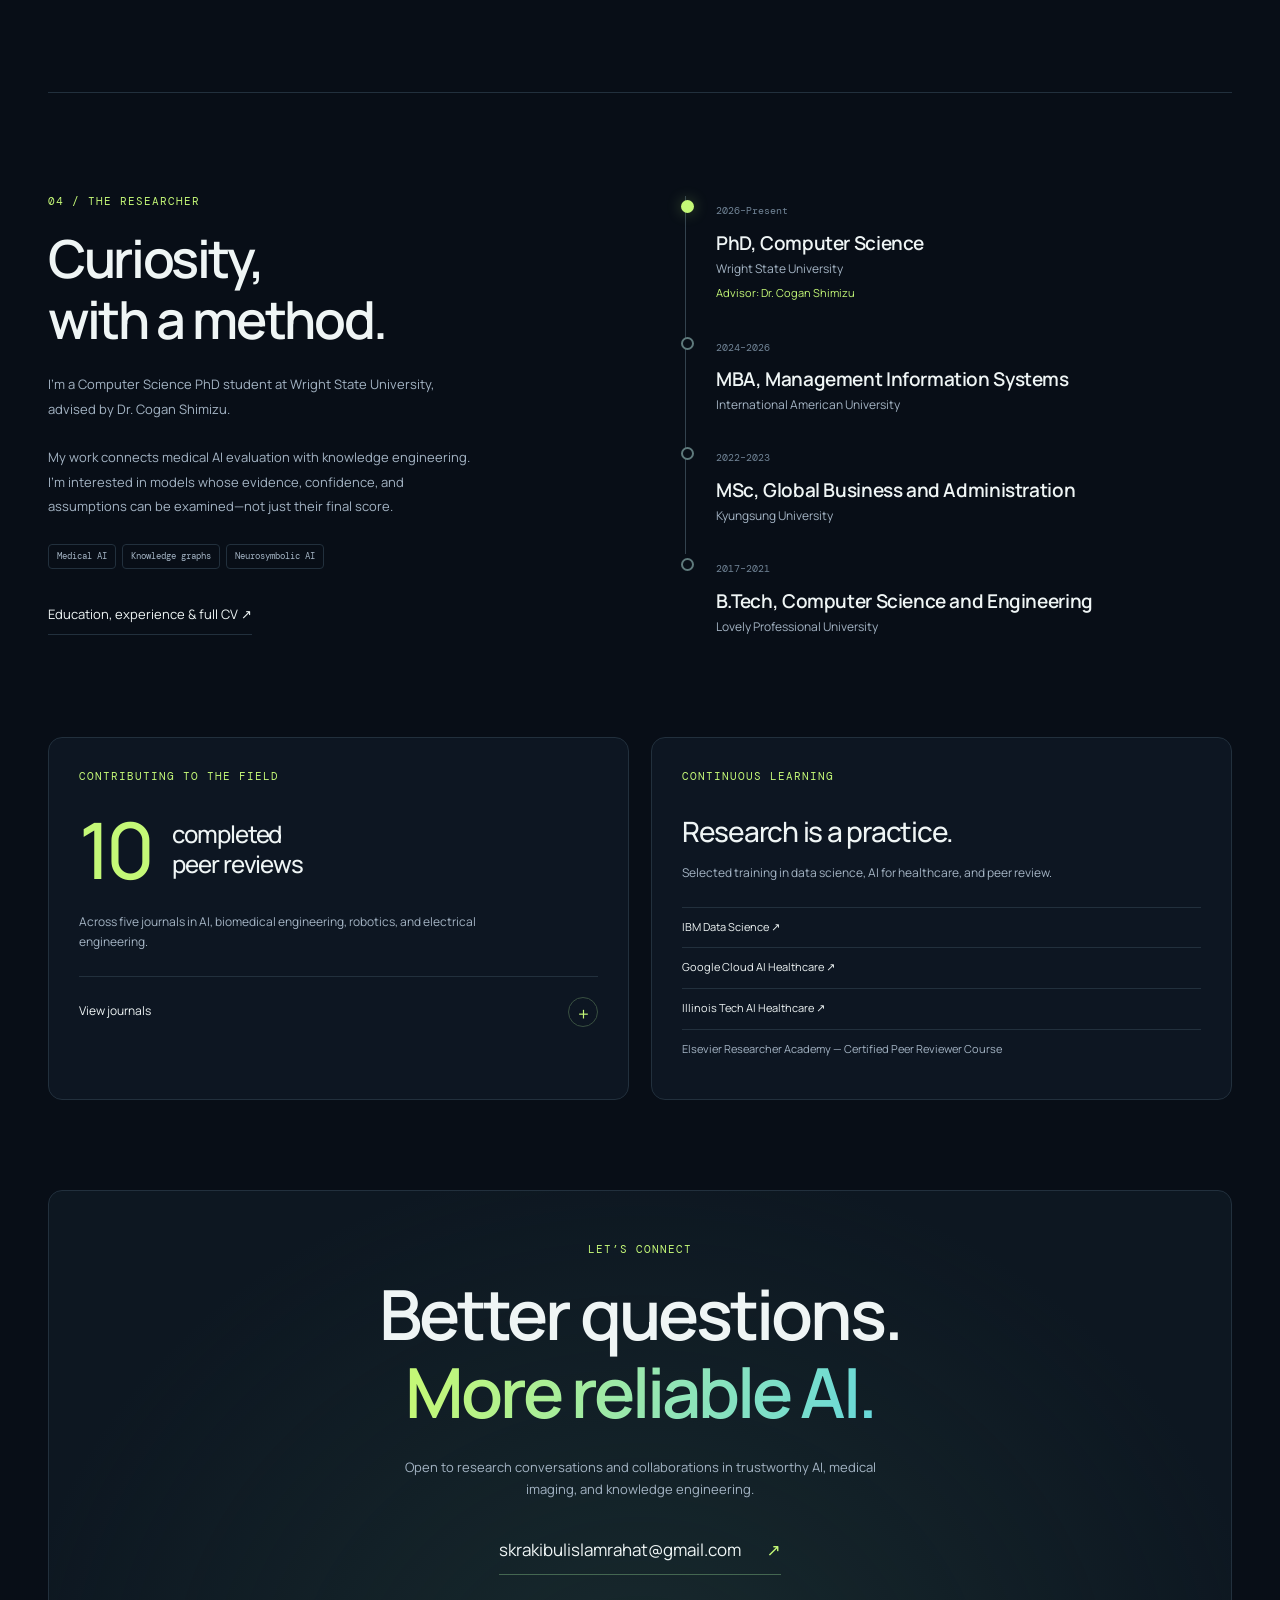
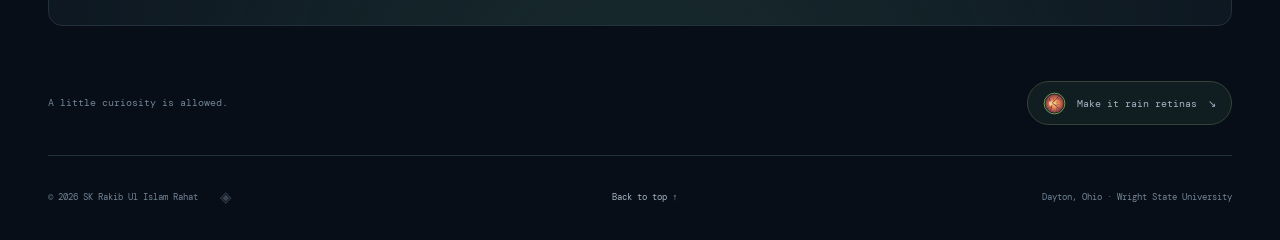
==== commit 7fe4764d: "Refresh portfolio data cache for IJECE status update" ====
--- a/index.html
+++ b/index.html
@@ -7,7 +7,7 @@
 <meta property="og:title" content="SK Rakib Ul Islam Rahat — Trustworthy AI Research"><meta property="og:description" content="Medical imaging. Reliable machine learning. Knowledge engineering. Explore the research, evidence, and publications."><meta property="og:type" content="website"><meta property="og:url" content="https://skrakibulislamrahat.github.io/">
 <link rel="canonical" href="https://skrakibulislamrahat.github.io/"><link rel="icon" href="assets/rahat-icon.png?v=9" sizes="192x192" type="image/png"><link rel="icon" href="assets/rahat-mark.svg?v=9" type="image/svg+xml"><link rel="apple-touch-icon" href="assets/rahat-touch.png?v=9">
 <link rel="preconnect" href="https://fonts.googleapis.com"><link rel="preconnect" href="https://fonts.gstatic.com" crossorigin><link href="https://fonts.googleapis.com/css2?family=DM+Mono:wght@400;500&family=Manrope:wght@400;500;600;700;800&display=swap" rel="stylesheet">
-<link rel="stylesheet" href="css/portfolio.css?v=9"><link rel="stylesheet" href="desk/entry.css?v=1"><script src="data/site-data.js?v=20261015" defer></script><script src="js/portfolio.js?v=9.5" defer></script>
+<link rel="stylesheet" href="css/portfolio.css?v=9"><link rel="stylesheet" href="desk/entry.css?v=1"><script src="data/site-data.js?v=20261015b" defer></script><script src="js/portfolio.js?v=9.5" defer></script>
 </head>
 <body>
 <a class="skip-link" href="#main">Skip to content</a><div class="pointer-aura" aria-hidden="true"></div>
